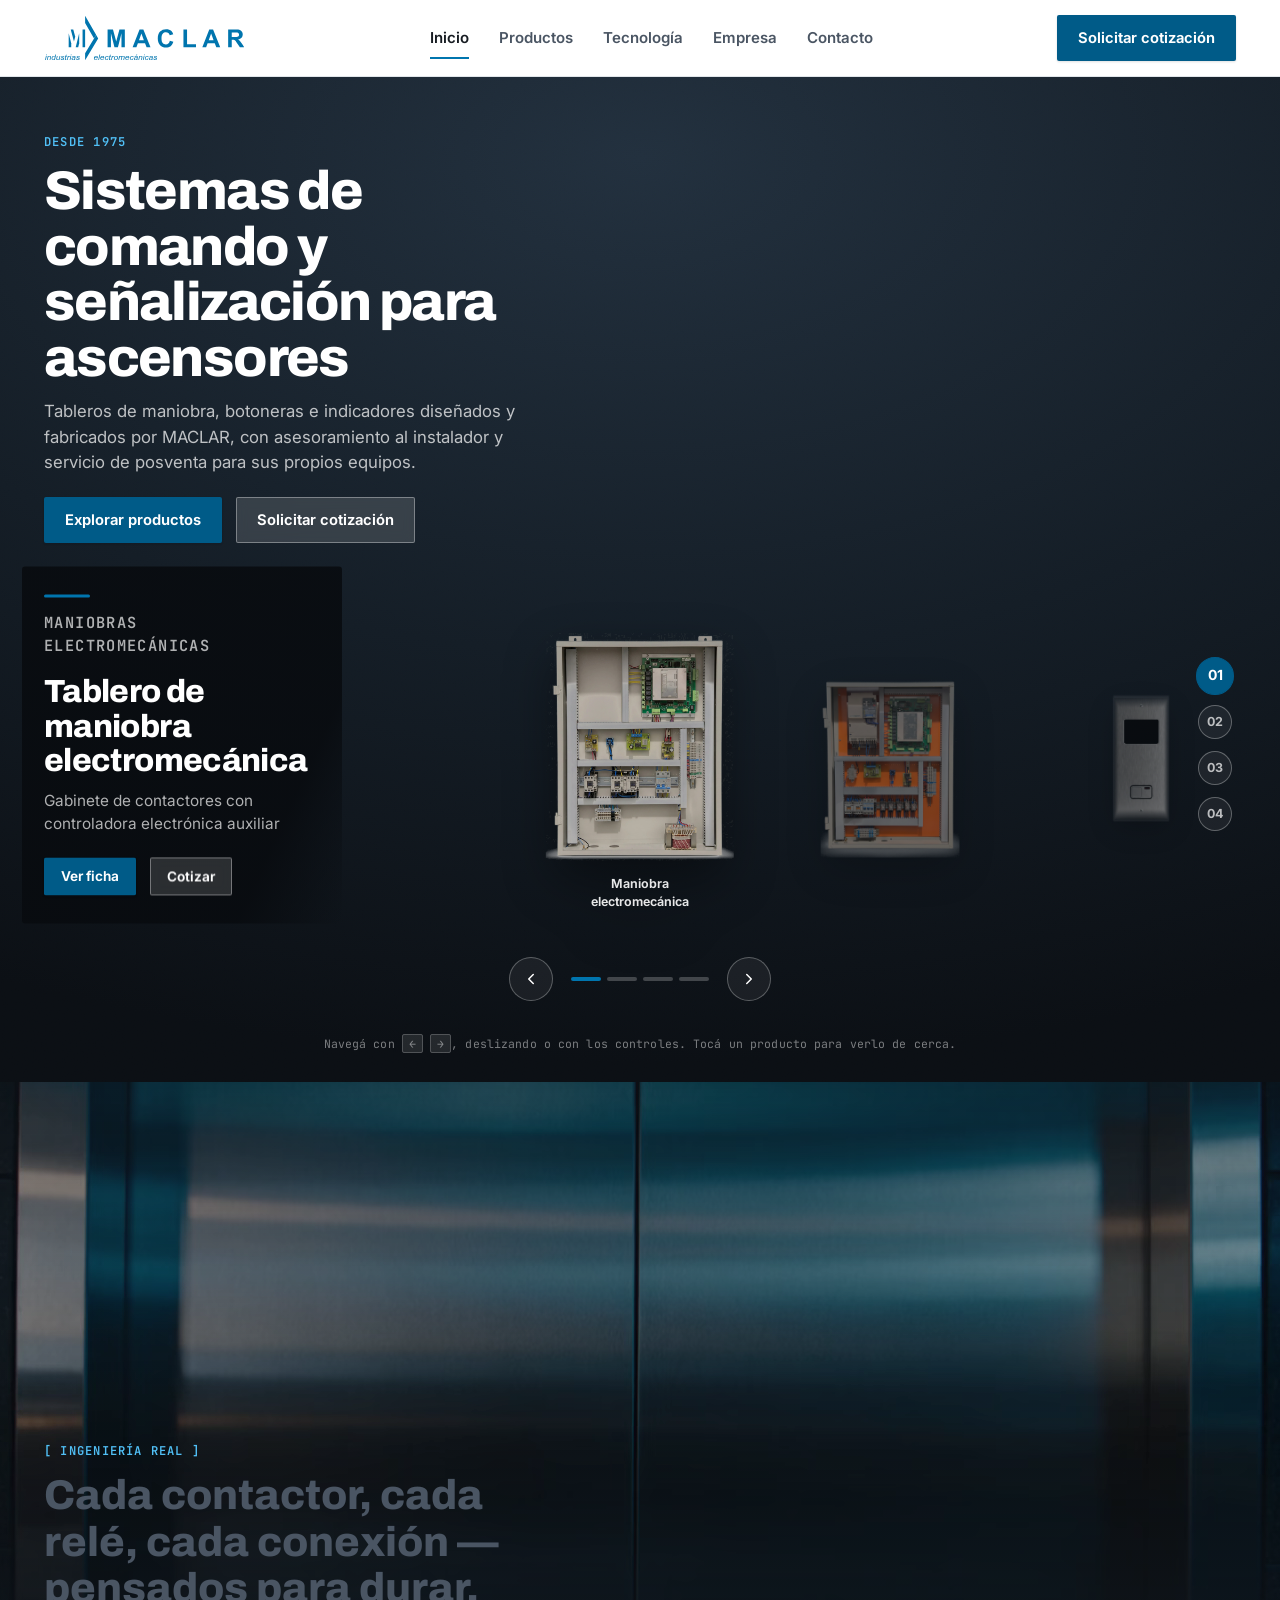
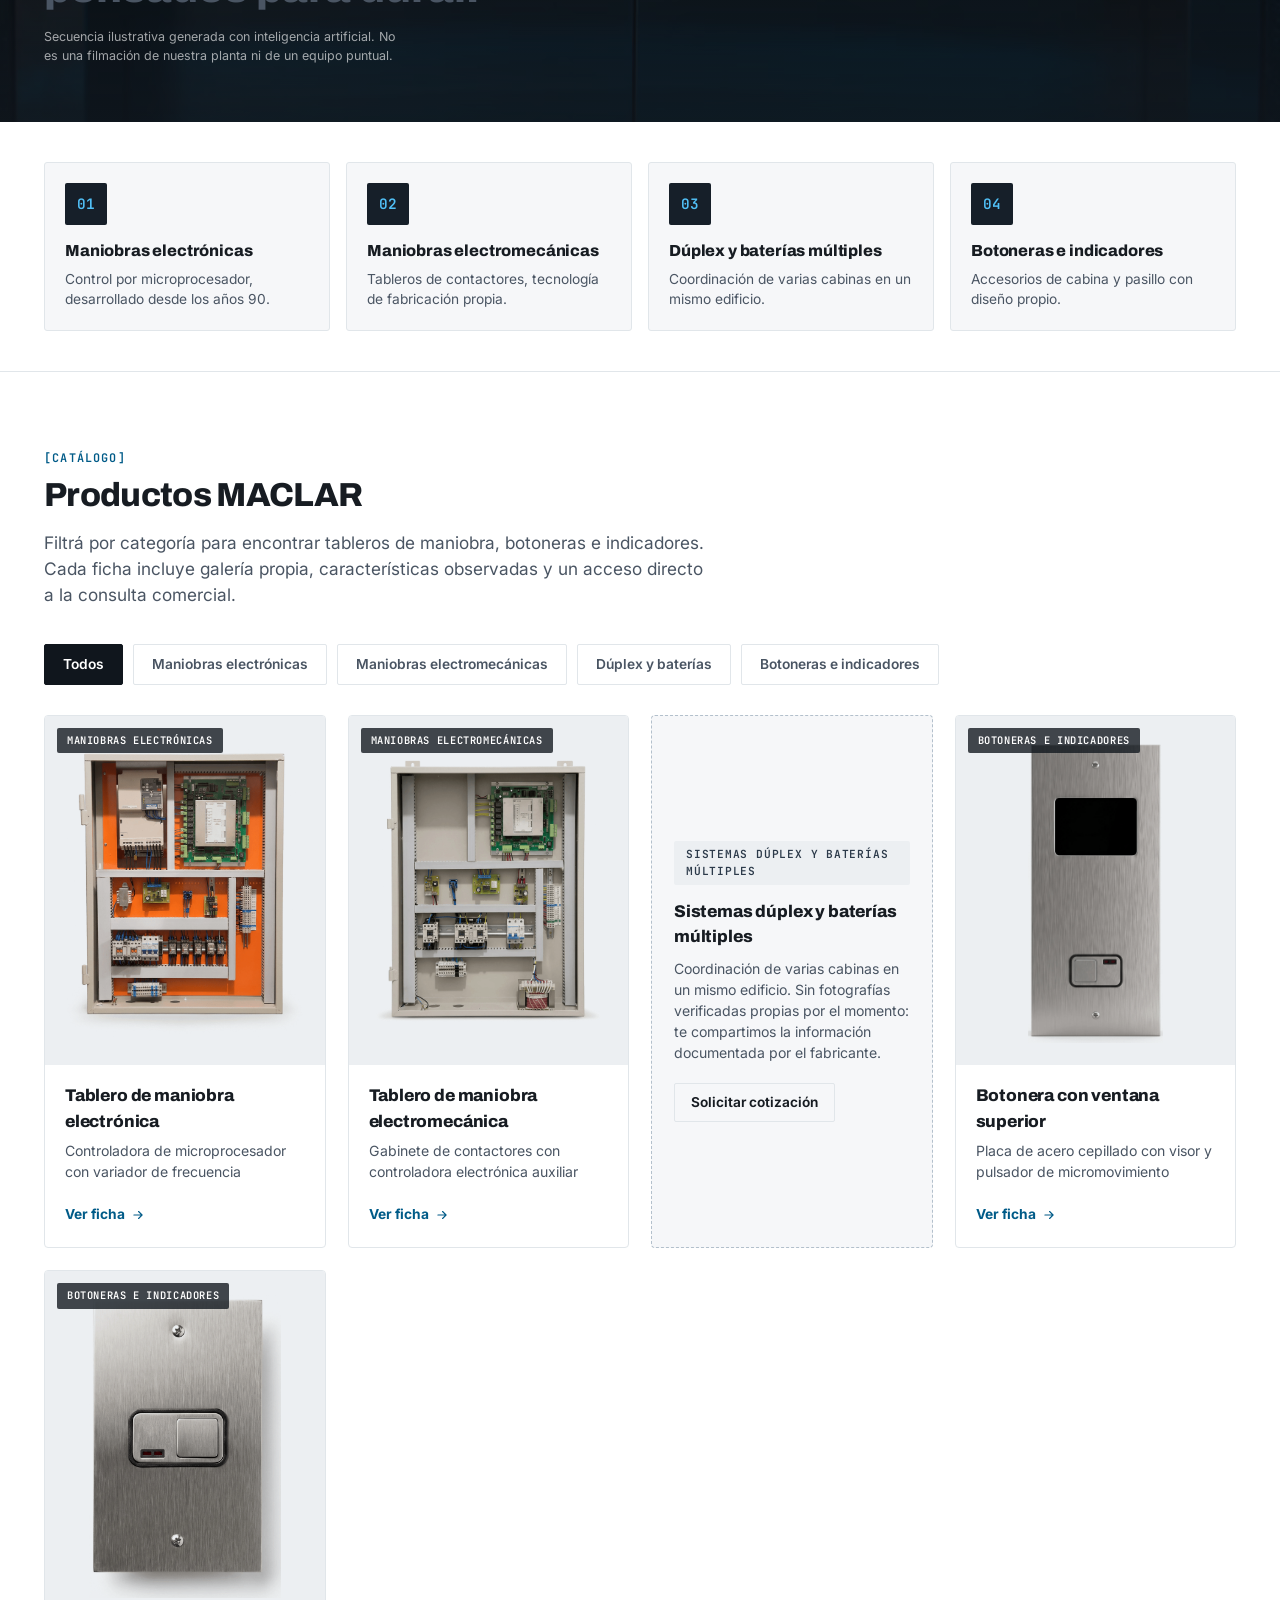
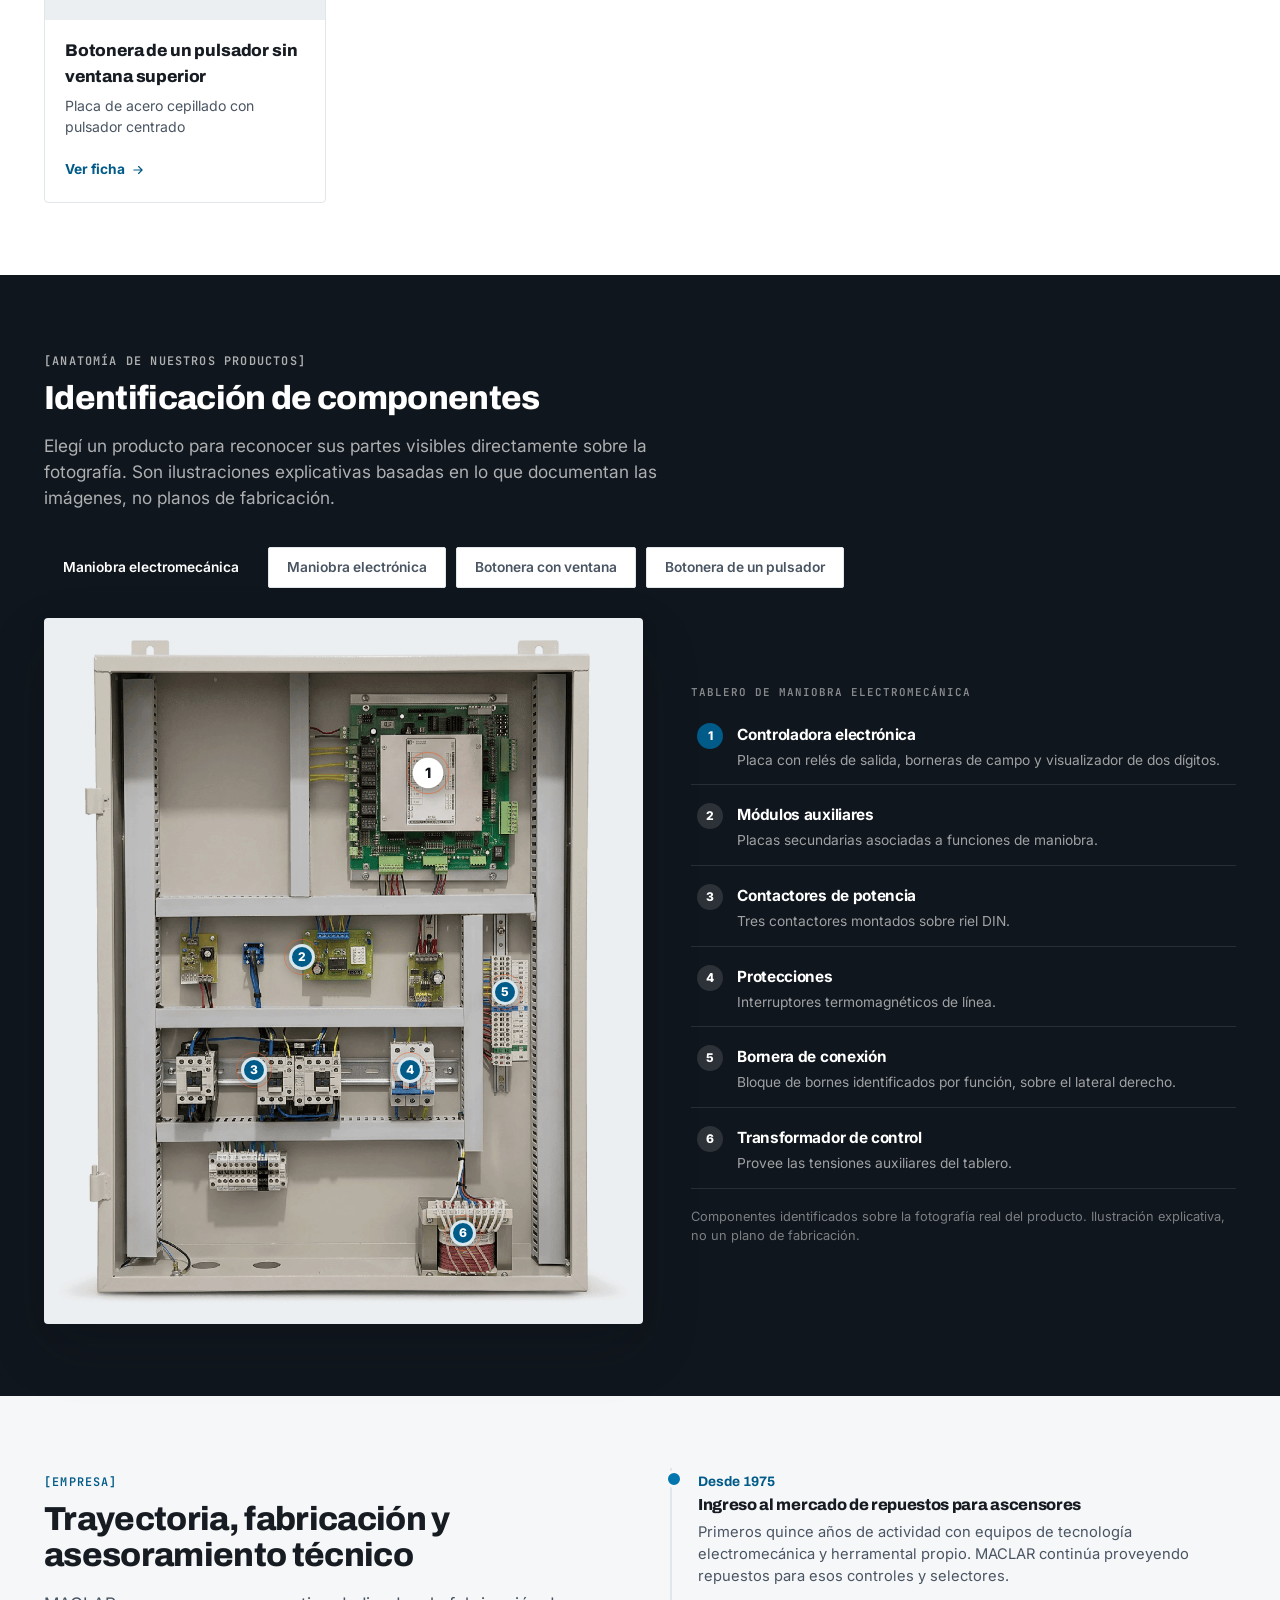
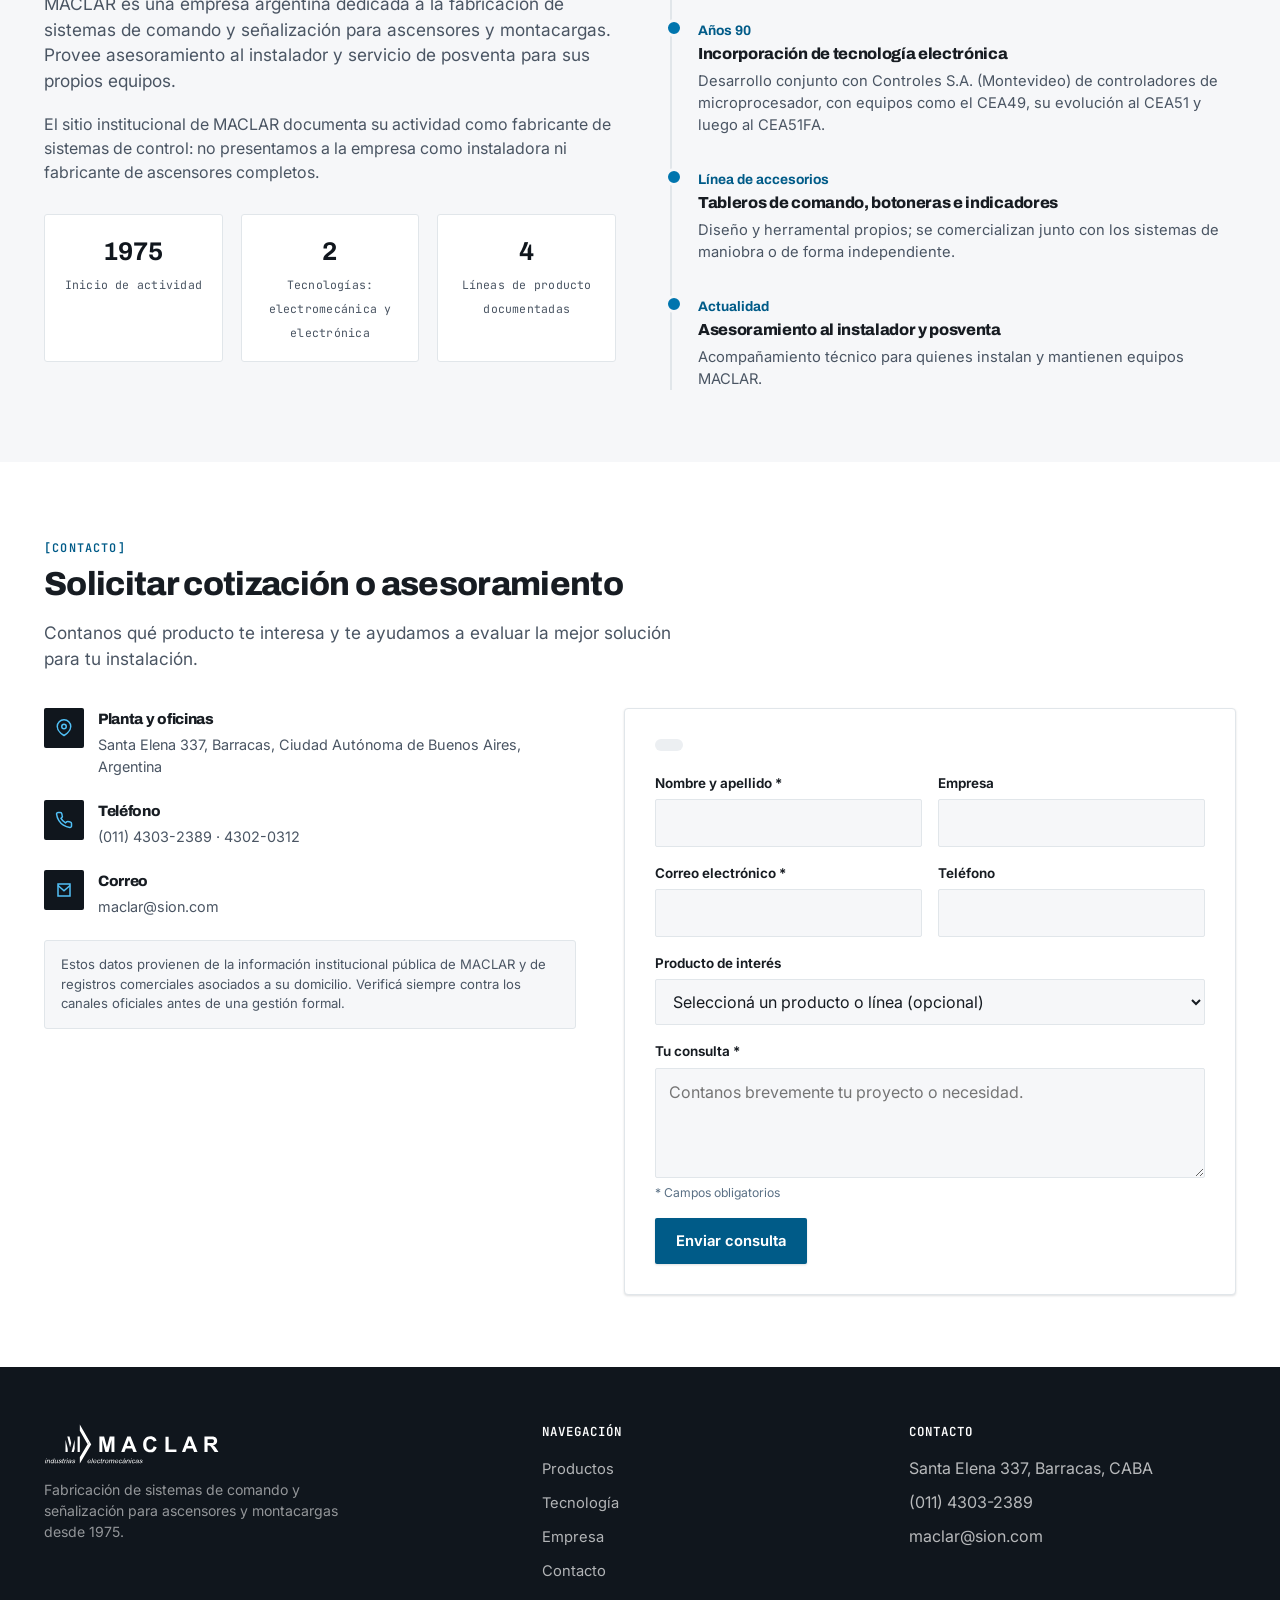
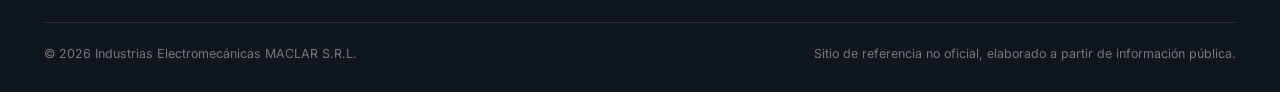
==== index.html @ a3802460 "Agrega el video del ascensor a la sección cinematográfica Suma maniobra-cinematica.mp4/.webm (secuen" ====
<!DOCTYPE html>
<html lang="es">
<head>
<meta charset="UTF-8">
<meta name="viewport" content="width=device-width, initial-scale=1">
<title>MACLAR — Sistemas de comando y señalización para ascensores</title>
<meta name="description" content="Industrias Electromecánicas MACLAR S.R.L. Fabricación de tableros de maniobra, botoneras e indicadores para ascensores y montacargas desde 1975.">
<link rel="icon" href="data:image/svg+xml,<svg xmlns=%22http://www.w3.org/2000/svg%22 viewBox=%220 0 100 100%22><rect width=%22100%22 height=%22100%22 rx=%2222%22 fill=%22%2310161d%22/><text x=%2250%22 y=%2266%22 font-size=%2258%22 text-anchor=%22middle%22 fill=%22%230072ad%22 font-family=%22sans-serif%22 font-weight=%22800%22>M</text></svg>">
<link rel="preconnect" href="https://fonts.googleapis.com">
<link rel="preconnect" href="https://fonts.gstatic.com" crossorigin>
<link href="https://fonts.googleapis.com/css2?family=Inter:wght@400;500;600;700&family=Archivo:wght@600;700;800;900&family=JetBrains+Mono:wght@500;600;700&display=swap" rel="stylesheet">
<link rel="stylesheet" href="css/styles.css">
</head>
<body>
<a class="skip-link" href="#contenido">Saltear al contenido</a>

<header class="site-header">
  <div class="site-header__inner">
    <a class="brand" href="index.html">
      <img class="brand__logo" src="assets/logo/maclar-logo.svg" alt="MACLAR — Industrias Electromecánicas" width="337" height="80">
    </a>
    <nav class="nav-desktop" aria-label="Navegación principal">
      <a href="index.html" aria-current="page">Inicio</a>
      <a href="index.html#catalogo">Productos</a>
      <a href="index.html#anatomia">Tecnología</a>
      <a href="index.html#empresa">Empresa</a>
      <a href="index.html#contacto">Contacto</a>
    </nav>
    <div class="header-actions">
      <a class="btn btn-primary" href="index.html#contacto">Solicitar cotización</a>
      <button class="menu-toggle" data-menu-toggle aria-expanded="false" aria-controls="mobile-nav" aria-label="Abrir menú">
        <span></span>
      </button>
    </div>
  </div>
  <nav id="mobile-nav" class="mobile-nav" data-mobile-nav aria-label="Navegación móvil">
    <a href="index.html">Inicio</a>
    <a href="index.html#catalogo">Productos</a>
    <a href="index.html#anatomia">Tecnología</a>
    <a href="index.html#empresa">Empresa</a>
    <a href="index.html#contacto">Contacto</a>
    <a class="btn btn-primary" href="index.html#contacto">Solicitar cotización</a>
  </nav>
</header>

<main id="contenido">

  <!-- ============ HERO INTERACTIVO ============ -->
  <section class="hero" data-hero aria-label="Presentación de productos destacados">
    <div class="hero__noise" aria-hidden="true"></div>
    <div class="hero__content">
      <div class="hero__top">
        <div>
          <p class="hero__eyebrow">Desde 1975</p>
          <h1 class="hero__title">Sistemas de comando y señalización para ascensores</h1>
          <p class="hero__lede">Tableros de maniobra, botoneras e indicadores diseñados y fabricados por MACLAR, con asesoramiento al instalador y servicio de posventa para sus propios equipos.</p>
          <div class="hero__ctas">
            <a class="btn btn-primary" href="#catalogo">Explorar productos</a>
            <a class="btn btn-light" href="#contacto">Solicitar cotización</a>
          </div>
        </div>
      </div>

      <div class="hero__stage" data-hero-stage>
        <div class="hero__info" data-hero-info data-active="false"></div>
        <div class="hero__track" data-hero-track></div>
        <div class="hero__dots" data-hero-dots aria-label="Selección rápida de producto"></div>
      </div>
    </div>

    <div class="hero__bottom">
      <button class="hero__arrow" data-hero-prev aria-label="Producto anterior">
        <svg width="18" height="18" viewBox="0 0 24 24" fill="none" aria-hidden="true"><path d="M15 6l-6 6 6 6" stroke="currentColor" stroke-width="2" stroke-linecap="round" stroke-linejoin="round"/></svg>
      </button>
      <div class="hero__progress" data-hero-progress aria-hidden="true"></div>
      <button class="hero__arrow" data-hero-next aria-label="Producto siguiente">
        <svg width="18" height="18" viewBox="0 0 24 24" fill="none" aria-hidden="true"><path d="M9 6l6 6-6 6" stroke="currentColor" stroke-width="2" stroke-linecap="round" stroke-linejoin="round"/></svg>
      </button>
    </div>
    <p class="hero__hint">Navegá con <kbd>←</kbd> <kbd>→</kbd>, deslizando o con los controles. Tocá un producto para verlo de cerca.</p>
  </section>

  <!-- ============ SECUENCIA CINEMATOGRÁFICA ============ -->
  <section class="cinematic" data-reveal aria-label="Secuencia ilustrativa de ingeniería">
    <video class="cinematic__video" autoplay muted loop playsinline preload="metadata"
           poster="assets/img/cinematic-poster.jpg" data-cinematic-video>
      <source src="assets/video/maniobra-cinematica.webm" type="video/webm">
      <source src="assets/video/maniobra-cinematica.mp4" type="video/mp4">
    </video>
    <div class="cinematic__scrim" aria-hidden="true"></div>
    <div class="cinematic__overlay">
      <div class="container">
        <p class="cinematic__eyebrow">[ Ingeniería real ]</p>
        <p class="cinematic__caption">Cada contactor, cada relé, cada conexión — pensados para durar.</p>
        <p class="cinematic__note">Secuencia ilustrativa generada con inteligencia artificial. No es una filmación de nuestra planta ni de un equipo puntual.</p>
      </div>
    </div>
  </section>

  <!-- ============ FRANJA DE CATEGORÍAS ============ -->
  <section class="cat-strip">
    <div class="container cat-strip__grid" data-reveal>
      <a class="cat-card" href="#catalogo">
        <span class="cat-card__icon" aria-hidden="true">01</span>
        <h3>Maniobras electrónicas</h3>
        <p>Control por microprocesador, desarrollado desde los años 90.</p>
      </a>
      <a class="cat-card" href="#catalogo">
        <span class="cat-card__icon" aria-hidden="true">02</span>
        <h3>Maniobras electromecánicas</h3>
        <p>Tableros de contactores, tecnología de fabricación propia.</p>
      </a>
      <a class="cat-card" href="#catalogo">
        <span class="cat-card__icon" aria-hidden="true">03</span>
        <h3>Dúplex y baterías múltiples</h3>
        <p>Coordinación de varias cabinas en un mismo edificio.</p>
      </a>
      <a class="cat-card" href="#catalogo">
        <span class="cat-card__icon" aria-hidden="true">04</span>
        <h3>Botoneras e indicadores</h3>
        <p>Accesorios de cabina y pasillo con diseño propio.</p>
      </a>
    </div>
  </section>

  <!-- ============ CATÁLOGO ============ -->
  <section class="section" id="catalogo">
    <div class="container">
      <div class="section-head" data-reveal>
        <p class="eyebrow">Catálogo</p>
        <h2>Productos MACLAR</h2>
        <p class="lede">Filtrá por categoría para encontrar tableros de maniobra, botoneras e indicadores. Cada ficha incluye galería propia, características observadas y un acceso directo a la consulta comercial.</p>
      </div>
      <div class="filters" role="group" aria-label="Filtrar catálogo por categoría">
        <button class="filter-chip" data-filter-chip="todos" aria-pressed="true">Todos</button>
        <button class="filter-chip" data-filter-chip="maniobras-electronicas" aria-pressed="false">Maniobras electrónicas</button>
        <button class="filter-chip" data-filter-chip="maniobras-electromecanicas" aria-pressed="false">Maniobras electromecánicas</button>
        <button class="filter-chip" data-filter-chip="duplex-baterias" aria-pressed="false">Dúplex y baterías</button>
        <button class="filter-chip" data-filter-chip="botoneras-indicadores" aria-pressed="false">Botoneras e indicadores</button>
      </div>
      <div class="product-grid" data-catalog-grid></div>
    </div>
  </section>

  <!-- ============ ANATOMÍA ============ -->
  <section class="section anatomy" id="anatomia">
    <div class="container">
      <div class="section-head" data-reveal>
        <p class="eyebrow">Anatomía de nuestros productos</p>
        <h2>Identificación de componentes</h2>
        <p class="lede">Elegí un producto para reconocer sus partes visibles directamente sobre la fotografía. Son ilustraciones explicativas basadas en lo que documentan las imágenes, no planos de fabricación.</p>
      </div>
      <div data-anatomy-switcher data-reveal>
        <div class="filters" data-anatomy-tabs role="group" aria-label="Elegir producto para ver su anatomía"></div>
        <div data-anatomy-panels></div>
      </div>
    </div>
  </section>

  <!-- ============ EMPRESA ============ -->
  <section class="section company" id="empresa">
    <div class="container">
      <div class="company-grid">
        <div data-reveal>
          <p class="eyebrow">Empresa</p>
          <h2>Trayectoria, fabricación y asesoramiento técnico</h2>
          <p class="lede">MACLAR es una empresa argentina dedicada a la fabricación de sistemas de comando y señalización para ascensores y montacargas. Provee asesoramiento al instalador y servicio de posventa para sus propios equipos.</p>
          <p>El sitio institucional de MACLAR documenta su actividad como fabricante de sistemas de control: no presentamos a la empresa como instaladora ni fabricante de ascensores completos.</p>
          <div class="stat-row">
            <div class="stat-card"><strong>1975</strong><span>Inicio de actividad</span></div>
            <div class="stat-card"><strong>2</strong><span>Tecnologías: electromecánica y electrónica</span></div>
            <div class="stat-card"><strong>4</strong><span>Líneas de producto documentadas</span></div>
          </div>
        </div>
        <div data-reveal>
          <div class="timeline">
            <div class="timeline-item">
              <span class="timeline-year">Desde 1975</span>
              <h4>Ingreso al mercado de repuestos para ascensores</h4>
              <p>Primeros quince años de actividad con equipos de tecnología electromecánica y herramental propio. MACLAR continúa proveyendo repuestos para esos controles y selectores.</p>
            </div>
            <div class="timeline-item">
              <span class="timeline-year">Años 90</span>
              <h4>Incorporación de tecnología electrónica</h4>
              <p>Desarrollo conjunto con Controles S.A. (Montevideo) de controladores de microprocesador, con equipos como el CEA49, su evolución al CEA51 y luego al CEA51FA.</p>
            </div>
            <div class="timeline-item">
              <span class="timeline-year">Línea de accesorios</span>
              <h4>Tableros de comando, botoneras e indicadores</h4>
              <p>Diseño y herramental propios; se comercializan junto con los sistemas de maniobra o de forma independiente.</p>
            </div>
            <div class="timeline-item">
              <span class="timeline-year">Actualidad</span>
              <h4>Asesoramiento al instalador y posventa</h4>
              <p>Acompañamiento técnico para quienes instalan y mantienen equipos MACLAR.</p>
            </div>
          </div>
        </div>
      </div>
    </div>
  </section>

  <!-- ============ CONTACTO ============ -->
  <section class="section" id="contacto">
    <div class="container">
      <div class="section-head" data-reveal>
        <p class="eyebrow">Contacto</p>
        <h2>Solicitar cotización o asesoramiento</h2>
        <p class="lede">Contanos qué producto te interesa y te ayudamos a evaluar la mejor solución para tu instalación.</p>
      </div>
      <div class="contact-grid">
        <div class="contact-info" data-reveal>
          <div class="contact-info-item">
            <span class="contact-info-item__icon" aria-hidden="true">
              <svg width="18" height="18" viewBox="0 0 24 24" fill="none"><path d="M21 10c0 7-9 12-9 12S3 17 3 10a9 9 0 1118 0z" stroke="currentColor" stroke-width="2"/><circle cx="12" cy="10" r="3" stroke="currentColor" stroke-width="2"/></svg>
            </span>
            <div><h4>Planta y oficinas</h4><p>Santa Elena 337, Barracas, Ciudad Autónoma de Buenos Aires, Argentina</p></div>
          </div>
          <div class="contact-info-item">
            <span class="contact-info-item__icon" aria-hidden="true">
              <svg width="18" height="18" viewBox="0 0 24 24" fill="none"><path d="M22 16.9v3a2 2 0 01-2.2 2 19.8 19.8 0 01-8.6-3.1 19.5 19.5 0 01-6-6A19.8 19.8 0 012.1 4.2 2 2 0 014.1 2h3a2 2 0 012 1.7c.1.9.3 1.8.6 2.7a2 2 0 01-.4 2.1L8 9.9a16 16 0 006 6l1.4-1.4a2 2 0 012.1-.4c.9.3 1.8.5 2.7.6a2 2 0 011.8 2z" stroke="currentColor" stroke-width="2"/></svg>
            </span>
            <div><h4>Teléfono</h4><p>(011) 4303-2389 · 4302-0312</p></div>
          </div>
          <div class="contact-info-item">
            <span class="contact-info-item__icon" aria-hidden="true">
              <svg width="18" height="18" viewBox="0 0 24 24" fill="none"><path d="M4 4h16v16H4z" stroke="currentColor" stroke-width="2"/><path d="M4 6l8 7 8-7" stroke="currentColor" stroke-width="2"/></svg>
            </span>
            <div><h4>Correo</h4><p>maclar@sion.com</p></div>
          </div>
          <p class="contact-note">Estos datos provienen de la información institucional pública de MACLAR y de registros comerciales asociados a su domicilio. Verificá siempre contra los canales oficiales antes de una gestión formal.</p>
        </div>

        <div class="form-card" data-reveal>
          <p data-contact-chip hidden style="display:inline-block;background:var(--steel-100);border-radius:999px;padding:6px 14px;font-size:.8rem;font-weight:700;color:var(--steel-700);margin-bottom:16px;"></p>
          <form data-contact-form novalidate>
            <div class="form-row">
              <div class="field">
                <label for="c-nombre">Nombre y apellido *</label>
                <input id="c-nombre" name="nombre" type="text" required autocomplete="name">
              </div>
              <div class="field">
                <label for="c-empresa">Empresa</label>
                <input id="c-empresa" name="empresa" type="text" autocomplete="organization">
              </div>
            </div>
            <div class="form-row">
              <div class="field">
                <label for="c-correo">Correo electrónico *</label>
                <input id="c-correo" name="correo" type="email" required autocomplete="email">
              </div>
              <div class="field">
                <label for="c-telefono">Teléfono</label>
                <input id="c-telefono" name="telefono" type="tel" autocomplete="tel">
              </div>
            </div>
            <div class="field">
              <label for="producto-interes">Producto de interés</label>
              <select id="producto-interes" name="producto">
                <option value="">Seleccioná un producto o línea (opcional)</option>
              </select>
            </div>
            <div class="field">
              <label for="c-consulta">Tu consulta *</label>
              <textarea id="c-consulta" name="consulta" required placeholder="Contanos brevemente tu proyecto o necesidad."></textarea>
              <span class="field-hint">* Campos obligatorios</span>
            </div>
            <button class="btn btn-primary" type="submit">Enviar consulta</button>
            <p class="form-status" data-form-status role="status"></p>
          </form>
        </div>
      </div>
    </div>
  </section>

</main>

<footer class="site-footer">
  <div class="container">
    <div class="footer-grid">
      <div>
        <a class="brand" href="index.html" style="margin-bottom:14px; display:inline-flex;">
          <img class="brand__logo" src="assets/logo/maclar-logo-white.svg" alt="MACLAR — Industrias Electromecánicas" width="337" height="80">
        </a>
        <p style="max-width:34ch; font-size:.88rem; color:rgba(255,255,255,.55);">Fabricación de sistemas de comando y señalización para ascensores y montacargas desde 1975.</p>
      </div>
      <div>
        <h4>Navegación</h4>
        <ul>
          <li><a href="index.html#catalogo">Productos</a></li>
          <li><a href="index.html#anatomia">Tecnología</a></li>
          <li><a href="index.html#empresa">Empresa</a></li>
          <li><a href="index.html#contacto">Contacto</a></li>
        </ul>
      </div>
      <div>
        <h4>Contacto</h4>
        <ul>
          <li>Santa Elena 337, Barracas, CABA</li>
          <li>(011) 4303-2389</li>
          <li>maclar@sion.com</li>
        </ul>
      </div>
    </div>
    <div class="footer-bottom">
      <span>© <span data-year></span> Industrias Electromecánicas MACLAR S.R.L.</span>
      <span>Sitio de referencia no oficial, elaborado a partir de información pública.</span>
    </div>
  </div>
</footer>

<script src="js/products.js"></script>
<script src="js/main.js"></script>
</body>
</html>
---- css/styles.css ----
/* =========================================================================
   MACLAR — Industrias Electromecánicas
   Hoja de estilos principal
   ========================================================================= */

:root {
  --steel-950: #10161d;
  --steel-900: #161f29;
  --steel-800: #1f2b38;
  --steel-700: #2c3a4a;
  --steel-600: #3e5266;
  --steel-500: #5a7085;
  --steel-400: #8497a8;
  --steel-300: #b3c0cc;
  --steel-200: #d7dee5;
  --steel-100: #eceff2;
  --steel-50: #f6f7f9;
  --white: #ffffff;

  /* Azul de marca MACLAR extraído del logo oficial (#0075ae exacto). */
  --accent-blue: #0075ae;
  --accent-blue-dark: #005b88;
  --accent-blue-darker: #00496c;
  --accent-blue-soft: #51c0f6;

  --ink: #171c22;
  --ink-soft: #4a5563;
  --line: #e1e6ea;

  --font-display: "Archivo", system-ui, sans-serif;
  --font-mono: "JetBrains Mono", ui-monospace, "SFMono-Regular", Menlo, monospace;

  /* Geometría angular deliberada (documentación técnica / gabinete metálico):
     paneles, tarjetas y controles usan radios mínimos. Los controles
     circulares (flechas, puntos de navegación, marcadores numerados) son
     la única excepción documentada y conservan border-radius:50%. */
  --radius-sm: 2px;
  --radius-md: 3px;
  --radius-lg: 4px;
  --radius-xl: 4px;

  --shadow-sm: 0 1px 3px rgba(16, 22, 29, 0.08), 0 1px 2px rgba(16, 22, 29, 0.06);
  --shadow-md: 0 8px 24px rgba(16, 22, 29, 0.10), 0 2px 8px rgba(16, 22, 29, 0.06);
  --shadow-lg: 0 24px 60px rgba(16, 22, 29, 0.16), 0 6px 18px rgba(16, 22, 29, 0.08);

  --ease-out: cubic-bezier(0.16, 1, 0.3, 1);
  --ease-soft: cubic-bezier(0.4, 0, 0.2, 1);
  --dur-fast: 220ms;
  --dur-med: 480ms;
  --dur-slow: 760ms;

  --container: 1240px;
  color-scheme: light;
}

* { box-sizing: border-box; }
html { scroll-behavior: smooth; overflow-x: hidden; }
body { overflow-x: hidden; }
/* Evita que imágenes u otro contenido con tamaño intrínseco grande
   fuercen el ancho de columnas grid/flex más allá del viewport. */
.product-hero-grid > *, .contact-grid > *, .contact-info-item > *,
.company-grid > *, .anatomy-grid > *, .footer-grid > *, .form-row > *,
.cat-strip__grid > *, .hero__top > * { min-width: 0; }
@media (prefers-reduced-motion: reduce) {
  html { scroll-behavior: auto; }
  *, *::before, *::after {
    animation-duration: 0.001ms !important;
    animation-iteration-count: 1 !important;
    transition-duration: 0.001ms !important;
    scroll-behavior: auto !important;
  }
}

body {
  margin: 0;
  font-family: "Inter", "Segoe UI", system-ui, -apple-system, sans-serif;
  color: var(--ink);
  background: var(--white);
  -webkit-font-smoothing: antialiased;
  line-height: 1.5;
}

h1, h2, h3, h4 { font-family: var(--font-display); margin: 0 0 0.5em; font-weight: 800; letter-spacing: -0.02em; }
h1 { font-size: clamp(2rem, 4.4vw, 3.4rem); line-height: 1.02; letter-spacing: -0.03em; }
h2 { font-size: clamp(1.5rem, 2.6vw, 2.2rem); line-height: 1.08; }
h3 { font-size: 1.25rem; letter-spacing: -0.01em; }
p { margin: 0 0 1em; color: var(--ink-soft); }
a { color: inherit; }
img { max-width: 100%; display: block; }
button { font: inherit; }

.container { max-width: var(--container); margin: 0 auto; padding: 0 24px; }
.section { padding: 72px 0; }
.section--tight { padding: 48px 0; }
.section-head { max-width: 720px; margin-bottom: 36px; }
.eyebrow {
  display: inline-flex; align-items: center;
  font-family: var(--font-mono);
  font-size: 0.74rem; font-weight: 600; letter-spacing: 0.1em; text-transform: uppercase;
  color: var(--accent-blue-dark); margin-bottom: 10px;
}
.eyebrow::before { content: "[ "; }
.eyebrow::after { content: " ]"; }
.lede { font-size: 1.08rem; color: var(--ink-soft); max-width: 60ch; }

.skip-link {
  position: absolute; left: -999px; top: 0; background: var(--ink); color: #fff;
  padding: 12px 18px; z-index: 200; border-radius: 0 0 var(--radius-sm) 0;
}
.skip-link:focus { left: 0; }

/* ---------- Header ---------- */
.site-header {
  position: sticky; top: 0; z-index: 100;
  background: rgba(255,255,255,0.92);
  backdrop-filter: blur(10px);
  border-bottom: 1px solid var(--line);
}
.site-header__inner {
  display: flex; align-items: center; justify-content: space-between;
  padding: 14px 24px; max-width: var(--container); margin: 0 auto;
}
.brand { display: flex; align-items: center; text-decoration: none; color: var(--ink); }
.brand__logo { height: 48px; width: auto; display: block; }
.footer-grid .brand__logo { height: 42px; }

.nav-desktop { display: flex; align-items: center; gap: 30px; }
.nav-desktop a {
  text-decoration: none; color: var(--ink-soft); font-weight: 600; font-size: 0.94rem;
  position: relative; padding: 4px 0;
}
.nav-desktop a:hover, .nav-desktop a:focus-visible { color: var(--ink); }
.nav-desktop a[aria-current="page"] { color: var(--ink); }
.nav-desktop a[aria-current="page"]::after {
  content: ""; position: absolute; left: 0; right: 0; bottom: -6px; height: 2px; background: var(--accent-blue);
}

.header-actions { display: flex; align-items: center; gap: 12px; }
.btn {
  display: inline-flex; align-items: center; justify-content: center; gap: 8px;
  padding: 11px 20px; border-radius: var(--radius-sm); font-weight: 650; font-size: 0.92rem;
  text-decoration: none; cursor: pointer; border: 1px solid transparent;
  transition: transform var(--dur-fast) var(--ease-soft), box-shadow var(--dur-fast) var(--ease-soft), background var(--dur-fast) var(--ease-soft), color var(--dur-fast) var(--ease-soft), border-color var(--dur-fast) var(--ease-soft);
}
.btn:active { transform: scale(0.97); }
.btn-primary { background: var(--accent-blue-dark); color: #fff; box-shadow: var(--shadow-sm); }
.btn-primary:hover { background: var(--accent-blue-darker); box-shadow: var(--shadow-md); }
.btn-dark { background: var(--steel-950); color: #fff; }
.btn-dark:hover { background: var(--steel-900); box-shadow: var(--shadow-md); }
.btn-ghost { background: transparent; border-color: var(--line); color: var(--ink); }
.btn-ghost:hover { border-color: var(--steel-400); background: var(--steel-50); }
.btn-light { background: rgba(255,255,255,0.14); color: #fff; border-color: rgba(255,255,255,0.35); backdrop-filter: blur(6px); }
.btn-light:hover { background: rgba(255,255,255,0.24); }
.btn-sm { padding: 8px 16px; font-size: 0.85rem; }
.btn:focus-visible, a:focus-visible, button:focus-visible, input:focus-visible, textarea:focus-visible, select:focus-visible {
  outline: 3px solid var(--accent-blue-soft); outline-offset: 2px;
}

.menu-toggle {
  display: none; background: none; border: 1px solid var(--line); border-radius: var(--radius-sm);
  width: 42px; height: 42px; align-items: center; justify-content: center; cursor: pointer;
}
.menu-toggle span, .menu-toggle::before, .menu-toggle::after { content: ""; display: block; width: 20px; height: 2px; background: var(--ink); position: relative; }
.menu-toggle { flex-direction: column; gap: 5px; }

.mobile-nav {
  display: none; flex-direction: column; gap: 2px; background: #fff; border-bottom: 1px solid var(--line);
  padding: 8px 24px 18px;
}
.mobile-nav a { padding: 12px 4px; text-decoration: none; color: var(--ink); font-weight: 600; border-bottom: 1px solid var(--steel-100); }
.mobile-nav .btn { margin-top: 12px; align-self: flex-start; }
.mobile-nav[data-open="true"] { display: flex; }

@media (max-width: 880px) {
  .nav-desktop { display: none; }
  .header-actions .btn-primary { display: none; }
  .menu-toggle { display: flex; }
}

/* ---------- Hero interactivo ---------- */
.hero {
  position: relative;
  min-height: min(92vh, 880px);
  display: flex; flex-direction: column;
  overflow: hidden;
  background: radial-gradient(ellipse 120% 90% at 50% 8%, var(--hg-1, #202b37) 0%, var(--hg-2, #131a22) 55%, var(--hg-3, #0b0f14) 100%);
  transition: background var(--dur-slow) var(--ease-soft);
  color: #fff;
}
.hero__noise {
  position: absolute; inset: 0; pointer-events: none; opacity: 0.05; mix-blend-mode: overlay;
  background-image: url("data:image/svg+xml;utf8,<svg xmlns='http://www.w3.org/2000/svg' width='120' height='120'><filter id='n'><feTurbulence type='fractalNoise' baseFrequency='0.9' numOctaves='2'/></filter><rect width='100%25' height='100%25' filter='url(%23n)'/></svg>");
}
.hero__content {
  position: relative; z-index: 2; flex: 1;
  display: flex; flex-direction: column;
  max-width: var(--container); margin: 0 auto; width: 100%;
  padding: 56px 24px 0;
}
.hero__top { display: flex; align-items: flex-start; justify-content: space-between; gap: 24px; }
.hero__eyebrow { font-family: var(--font-mono); font-size: 0.76rem; font-weight: 600; letter-spacing: 0.1em; text-transform: uppercase; color: var(--accent-blue-soft); }
.hero__title { max-width: 16ch; margin: 10px 0 14px; }
.hero__lede { color: rgba(255,255,255,0.72); max-width: 44ch; font-size: 1.05rem; }
.hero__ctas { display: flex; gap: 14px; margin-top: 22px; flex-wrap: wrap; }

.hero__stage {
  position: relative; flex: 1; min-height: 380px;
  display: grid; place-items: center;
  margin-top: 12px;
}
.hero__info {
  position: absolute; left: 0; top: 50%; transform: translateY(-50%);
  max-width: 320px; z-index: 20;
  opacity: 0; transform: translateY(-50%) translateX(-16px);
  transition: opacity var(--dur-med) var(--ease-out), transform var(--dur-med) var(--ease-out);
  pointer-events: none;
  background: linear-gradient(115deg, rgba(8,11,15,0.9) 0%, rgba(8,11,15,0.88) 78%, rgba(8,11,15,0) 100%);
  padding: 28px 40px 28px 22px;
  border-radius: var(--radius-md);
  margin-left: -22px;
}
.hero__info[data-active="true"] { opacity: 1; transform: translateY(-50%) translateX(0); pointer-events: auto; }
.hero__info-bar { width: 46px; height: 3px; background: var(--accent-blue); border-radius: 3px; margin-bottom: 14px; }
.hero__info-cat { font-family: var(--font-mono); font-size: 0.68rem; letter-spacing: 0.09em; text-transform: uppercase; color: rgba(255,255,255,0.55); margin-bottom: 8px; font-weight: 600; }
.hero__info h2 { font-size: clamp(1.5rem, 2.6vw, 2rem); margin-bottom: 10px; }
.hero__info p { color: rgba(255,255,255,0.68); font-size: 0.96rem; margin-bottom: 18px; }

.hero__track {
  position: relative; width: 100%; height: 100%;
  display: flex; align-items: flex-end; justify-content: center;
}
.hero__item {
  position: absolute; bottom: 6%;
  display: flex; flex-direction: column; align-items: center;
  cursor: pointer; background: none; border: none; padding: 0;
  transition: left var(--dur-slow) var(--ease-out), transform var(--dur-slow) var(--ease-out), opacity var(--dur-med) var(--ease-soft), filter var(--dur-med) var(--ease-soft);
  filter: drop-shadow(0 18px 26px rgba(0,0,0,0.45));
}
.hero__item img {
  height: 228px; max-width: 210px; width: auto; object-fit: contain;
  pointer-events: none;
}
.hero__item-label {
  margin-top: 14px; font-size: 0.78rem; font-weight: 650; color: rgba(255,255,255,0.55);
  opacity: 0; transition: opacity var(--dur-fast) var(--ease-soft); text-align: center; max-width: 140px;
}
.hero__item[data-active="true"] .hero__item-label { opacity: 0.9; color: #fff; }
.hero__item:focus-visible { outline: 3px solid var(--accent-blue-soft); outline-offset: 6px; border-radius: 8px; }
.hero__item:hover img { filter: brightness(1.08); }

.hero__dots {
  position: absolute; right: 4px; top: 50%; transform: translateY(-50%);
  display: flex; flex-direction: column; gap: 12px; z-index: 6;
}
.hero__dot {
  width: 34px; height: 34px; border-radius: 50%; border: 1px solid rgba(255,255,255,0.3);
  background: rgba(255,255,255,0.06); color: rgba(255,255,255,0.7);
  display: flex; align-items: center; justify-content: center; font-size: 0.78rem; font-weight: 700;
  cursor: pointer; transition: all var(--dur-fast) var(--ease-soft);
}
.hero__dot[data-active="true"] { background: var(--accent-blue-dark); border-color: var(--accent-blue-dark); color: #fff; transform: scale(1.12); }
.hero__dot:hover { border-color: rgba(255,255,255,0.6); }

.hero__bottom {
  position: relative; z-index: 4;
  display: flex; align-items: center; justify-content: center; gap: 18px;
  padding: 22px 24px 34px;
}
.hero__arrow {
  width: 44px; height: 44px; border-radius: 50%; border: 1px solid rgba(255,255,255,0.28);
  background: rgba(255,255,255,0.06); color: #fff; cursor: pointer;
  display: flex; align-items: center; justify-content: center; transition: background var(--dur-fast);
}
.hero__arrow:hover { background: rgba(255,255,255,0.18); }
.hero__progress { display: flex; gap: 6px; }
.hero__progress-seg { width: 30px; height: 4px; border-radius: 3px; background: rgba(255,255,255,0.22); overflow: hidden; }
.hero__progress-seg span { display: block; height: 100%; width: 0%; background: var(--accent-blue); transition: width var(--dur-fast) linear; }
.hero__progress-seg[data-active="true"] span { width: 100%; }
.hero__progress-seg[data-done="true"] span { width: 100%; background: rgba(255,255,255,0.5); }

.hero__hint { font-family: var(--font-mono); color: rgba(255,255,255,0.45); font-size: 0.72rem; letter-spacing: 0.01em; text-align: center; padding-bottom: 18px; }
.hero__hint kbd { background: rgba(255,255,255,0.1); border: 1px solid rgba(255,255,255,0.2); border-radius: var(--radius-sm); padding: 1px 6px; font-family: inherit; }

@media (max-width: 760px) {
  .hero { min-height: 100vh; }
  .hero__info, .hero__info[data-active="true"] { position: static; transform: none; max-width: none; opacity: 1; pointer-events: auto; text-align: center; margin: 0 auto 8px; padding: 0 6px; background: none; border-radius: 0; }
  .hero__info-bar { margin: 0 auto 12px; }
  .hero__dots { display: none; }
  .hero__stage { display: block; min-height: 0; margin-top: 6px; }
  .hero__track { height: 210px; }
  .hero__item { bottom: 0; }
  .hero__item img { height: 158px; max-width: 150px; }
}

/* ---------- Secuencia cinematográfica ---------- */
.cinematic {
  position: relative; height: min(78vh, 640px); min-height: 380px;
  overflow: hidden; background: var(--steel-950);
}
.cinematic__video {
  position: absolute; inset: 0; width: 100%; height: 100%; object-fit: cover;
  display: block;
}
.cinematic__scrim {
  position: absolute; inset: 0;
  background: linear-gradient(0deg, rgba(16,22,29,0.86) 0%, rgba(16,22,29,0.25) 46%, rgba(16,22,29,0.55) 100%);
}
.cinematic__overlay {
  position: absolute; inset: 0; display: flex; flex-direction: column; justify-content: flex-end;
  padding: 0 0 44px; color: #fff;
}
.cinematic__overlay .container { width: 100%; }
.cinematic__eyebrow {
  font-family: var(--font-mono); font-size: 0.76rem; font-weight: 600; letter-spacing: 0.1em;
  text-transform: uppercase; color: var(--accent-blue-soft); margin-bottom: 12px;
}
.cinematic__caption {
  font-family: var(--font-display); font-weight: 800; font-size: clamp(1.5rem, 3.4vw, 2.6rem);
  line-height: 1.12; max-width: 20ch; margin-bottom: 16px;
}
.cinematic__note {
  font-size: 0.78rem; color: rgba(255,255,255,0.62); max-width: 46ch; line-height: 1.5;
}
@media (max-width: 640px) {
  .cinematic { height: min(64vh, 520px); }
  .cinematic__overlay { padding-bottom: 28px; }
}
/* ---------- Categorías franja ---------- */
.cat-strip { padding: 40px 0; border-bottom: 1px solid var(--line); }
.cat-strip__grid { display: grid; grid-template-columns: repeat(4, 1fr); gap: 16px; }
.cat-card {
  border: 1px solid var(--line); border-radius: var(--radius-md); padding: 20px;
  text-decoration: none; color: var(--ink); transition: box-shadow var(--dur-fast), transform var(--dur-fast), border-color var(--dur-fast);
  background: var(--steel-50);
}
.cat-card:hover { box-shadow: var(--shadow-md); transform: translateY(-3px); border-color: var(--ink); }
.cat-card__icon {
  width: 42px; height: 42px; border-radius: var(--radius-sm); background: var(--steel-900); color: var(--accent-blue-soft);
  display: flex; align-items: center; justify-content: center; margin-bottom: 14px;
  font-family: var(--font-mono); font-weight: 600; font-size: 0.9rem;
}
.cat-card h3 { font-size: 1rem; margin-bottom: 6px; }
.cat-card p { font-size: 0.86rem; margin: 0; }
@media (max-width: 900px) { .cat-strip__grid { grid-template-columns: repeat(2, 1fr); } }
@media (max-width: 540px) { .cat-strip__grid { grid-template-columns: 1fr; } }

/* ---------- Catálogo ---------- */
.filters { display: flex; flex-wrap: wrap; gap: 10px; margin-bottom: 30px; }
.filter-chip {
  border: 1px solid var(--line); background: #fff; border-radius: var(--radius-sm); padding: 9px 18px;
  font-weight: 600; font-size: 0.86rem; cursor: pointer; color: var(--ink-soft);
  transition: all var(--dur-fast) var(--ease-soft);
}
.filter-chip:hover { border-color: var(--steel-400); }
.filter-chip[aria-pressed="true"] { background: var(--steel-950); border-color: var(--steel-950); color: #fff; }

.product-grid { display: grid; grid-template-columns: repeat(auto-fill, minmax(260px, 1fr)); gap: 22px; }
.product-card {
  border: 1px solid var(--line); border-radius: var(--radius-lg); overflow: hidden;
  text-decoration: none; color: var(--ink); background: #fff;
  transition: box-shadow var(--dur-med) var(--ease-soft), transform var(--dur-med) var(--ease-soft), border-color var(--dur-med);
  display: flex; flex-direction: column;
}
.product-card:hover { box-shadow: var(--shadow-lg); transform: translateY(-5px); border-color: var(--ink); }
.product-card__media {
  aspect-ratio: 4 / 5; background: var(--steel-100); display: flex; align-items: center; justify-content: center;
  overflow: hidden; position: relative; padding: 22px;
}
.product-card__media img { width: 100%; height: 100%; object-fit: contain; transition: transform var(--dur-slow) var(--ease-soft); }
.product-card:hover .product-card__media img { transform: scale(1.045); }
.product-card__cat {
  position: absolute; top: 12px; left: 12px; background: rgba(16,22,29,0.78); color: #fff;
  font-family: var(--font-mono); font-size: 0.65rem; font-weight: 600; letter-spacing: 0.06em; text-transform: uppercase;
  padding: 5px 10px; border-radius: var(--radius-sm);
}
.product-card__body { padding: 18px 20px 22px; flex: 1; display: flex; flex-direction: column; }
.product-card__body h3 { font-size: 1.06rem; margin-bottom: 6px; }
.product-card__body p { font-size: 0.88rem; flex: 1; }
.product-card__link { display: inline-flex; align-items: center; gap: 6px; font-weight: 700; font-size: 0.86rem; color: var(--accent-blue-dark); margin-top: 8px; }
.product-card__link svg { transition: transform var(--dur-fast) var(--ease-soft); }
.product-card:hover .product-card__link svg { transform: translateX(4px); }

.cat-info-card {
  border: 1px dashed var(--steel-300); border-radius: var(--radius-lg); padding: 24px 22px;
  background: var(--steel-50); display: flex; flex-direction: column; justify-content: center;
}
.cat-info-card h3 { font-size: 1.06rem; margin-bottom: 8px; }
.cat-info-card p { font-size: 0.88rem; }
.cat-info-card .btn { align-self: flex-start; margin-top: 6px; }

/* ---------- Anatomía / despiece ---------- */
.anatomy { background: var(--steel-950); color: #fff; }
.anatomy .section-head p { color: rgba(255,255,255,0.66); }
.anatomy .eyebrow { color: var(--accent-blue-soft); }
.anatomy-figure {
  position: relative; max-width: 620px; margin: 0 auto;
  border-radius: var(--radius-lg); overflow: visible;
}
.anatomy-figure__frame {
  border-radius: var(--radius-lg); overflow: hidden; background: var(--steel-100);
  box-shadow: var(--shadow-lg);
}
.anatomy-figure img { width: 100%; display: block; }
.anatomy-point {
  position: absolute; width: 26px; height: 26px; border-radius: 50%;
  background: var(--accent-blue-dark); color: #fff; border: 3px solid rgba(255,255,255,0.85);
  font-size: 0.75rem; font-weight: 800; display: flex; align-items: center; justify-content: center;
  transform: translate(-50%, -50%); cursor: pointer; box-shadow: 0 4px 14px rgba(0,0,0,0.35);
  transition: transform var(--dur-fast) var(--ease-soft);
}
.anatomy-point::after {
  content: ""; position: absolute; inset: -8px; border-radius: 50%; border: 1px solid rgba(232,98,44,0.5);
  animation: pulse-ring 2.4s ease-out infinite;
}
@media (prefers-reduced-motion: reduce) { .anatomy-point::after { animation: none; } }
@keyframes pulse-ring { 0% { opacity: 0.8; transform: scale(0.7); } 100% { opacity: 0; transform: scale(1.5); } }
.anatomy-point[data-active="true"] { transform: translate(-50%, -50%) scale(1.18); background: #fff; color: var(--steel-950); }
.anatomy-list { display: flex; flex-direction: column; gap: 4px; }
.anatomy-list-item {
  display: flex; gap: 14px; padding: 14px 6px; border-bottom: 1px solid rgba(255,255,255,0.1);
  cursor: pointer; background: none; border-left: none; border-right: none; border-top: none; text-align: left; color: #fff; width: 100%;
}
.anatomy-list-item__num {
  width: 26px; height: 26px; flex: none; border-radius: 50%; background: rgba(255,255,255,0.12);
  display: flex; align-items: center; justify-content: center; font-size: 0.75rem; font-weight: 800;
}
.anatomy-list-item[data-active="true"] .anatomy-list-item__num { background: var(--accent-blue-dark); }
.anatomy-list-item h4 { margin: 0 0 4px; font-size: 0.96rem; font-family: "Inter", sans-serif; font-weight: 700; }
.anatomy-list-item p { margin: 0; font-size: 0.86rem; color: rgba(255,255,255,0.6); }
.anatomy-grid { display: grid; grid-template-columns: 1.1fr 1fr; gap: 48px; align-items: center; }
@media (max-width: 860px) { .anatomy-grid { grid-template-columns: 1fr; gap: 28px; } }
.anatomy-note { font-size: 0.8rem; color: rgba(255,255,255,0.45); margin-top: 18px; }

/* ---------- Empresa ---------- */
.company { background: var(--steel-50); }
.company-grid { display: grid; grid-template-columns: 1fr 1fr; gap: 48px; align-items: start; }
@media (max-width: 860px) { .company-grid { grid-template-columns: 1fr; } }
.timeline { display: flex; flex-direction: column; gap: 0; border-left: 2px solid var(--line); margin-left: 6px; }
.timeline-item { position: relative; padding: 0 0 30px 26px; }
.timeline-item:last-child { padding-bottom: 0; }
.timeline-item::before {
  content: ""; position: absolute; left: -7px; top: 2px; width: 12px; height: 12px; border-radius: 50%;
  background: var(--accent-blue); border: 3px solid var(--steel-50);
}
.timeline-item h4 { margin-bottom: 4px; font-size: 1rem; }
.timeline-item p { font-size: 0.92rem; margin: 0; }
.timeline-year { font-family: var(--font-display); font-weight: 700; color: var(--accent-blue-dark); font-size: 0.86rem; }

.stat-row { display: grid; grid-template-columns: repeat(3, 1fr); gap: 18px; margin-top: 30px; }
.stat-card { background: #fff; border: 1px solid var(--line); border-radius: var(--radius-md); padding: 18px; text-align: center; }
.stat-card strong { display: block; font-family: var(--font-display); font-size: 1.6rem; color: var(--steel-950); }
.stat-card span { font-family: var(--font-mono); font-size: 0.72rem; letter-spacing: 0.02em; color: var(--ink-soft); }
@media (max-width: 560px) { .stat-row { grid-template-columns: 1fr; } }

/* ---------- Contacto ---------- */
.contact-grid { display: grid; grid-template-columns: 1fr 1.15fr; gap: 48px; }
@media (max-width: 900px) { .contact-grid { grid-template-columns: 1fr; } }
.contact-info { display: flex; flex-direction: column; gap: 22px; }
.contact-info-item { display: flex; gap: 14px; }
.contact-info-item__icon {
  width: 40px; height: 40px; flex: none; border-radius: var(--radius-sm); background: var(--steel-950); color: var(--accent-blue-soft);
  display: flex; align-items: center; justify-content: center;
}
.contact-info-item h4 { margin: 0 0 4px; font-size: 0.94rem; }
.contact-info-item p { margin: 0; font-size: 0.9rem; }
.contact-note { font-size: 0.82rem; background: var(--steel-50); border: 1px solid var(--line); border-radius: var(--radius-md); padding: 14px 16px; color: var(--ink-soft); }

.form-card { background: #fff; border: 1px solid var(--line); border-radius: var(--radius-lg); padding: 30px; box-shadow: var(--shadow-sm); }
.form-row { display: grid; grid-template-columns: 1fr 1fr; gap: 16px; }
@media (max-width: 560px) { .form-row { grid-template-columns: 1fr; } }
.field { display: flex; flex-direction: column; gap: 6px; margin-bottom: 16px; }
.field label { font-size: 0.84rem; font-weight: 650; color: var(--ink); }
.field input, .field select, .field textarea {
  border: 1px solid var(--line); border-radius: var(--radius-sm); padding: 11px 13px;
  font: inherit; color: var(--ink); background: var(--steel-50);
  transition: border-color var(--dur-fast), background var(--dur-fast);
}
.field input:focus, .field select:focus, .field textarea:focus { border-color: var(--accent-blue); background: #fff; outline: none; }
.field textarea { resize: vertical; min-height: 110px; }
.field-hint { font-size: 0.76rem; color: var(--steel-500); }
.form-status { margin-top: 14px; font-size: 0.88rem; padding: 12px 14px; border-radius: var(--radius-sm); display: none; }
.form-status[data-show="true"] { display: block; }
.form-status--ok { background: #eef7ee; color: #2b6b32; border: 1px solid #cfe8cf; }
.form-status--err { background: #fdeeee; color: #9b2c2c; border: 1px solid #f3c9c9; }

/* ---------- Footer ---------- */
.site-footer { background: var(--steel-950); color: rgba(255,255,255,0.7); padding: 56px 0 28px; }
.footer-grid { display: grid; grid-template-columns: 1.4fr 1fr 1fr; gap: 40px; }
@media (max-width: 760px) { .footer-grid { grid-template-columns: 1fr; gap: 28px; } }
.footer-grid h4 { color: #fff; font-family: var(--font-mono); font-size: 0.78rem; font-weight: 600; letter-spacing: 0.08em; text-transform: uppercase; margin-bottom: 14px; }
.footer-grid ul { list-style: none; margin: 0; padding: 0; display: flex; flex-direction: column; gap: 10px; }
.footer-grid a { text-decoration: none; color: rgba(255,255,255,0.68); font-size: 0.92rem; }
.footer-grid a:hover { color: #fff; }
.footer-bottom {
  margin-top: 40px; padding-top: 22px; border-top: 1px solid rgba(255,255,255,0.1);
  display: flex; justify-content: space-between; flex-wrap: wrap; gap: 10px; font-size: 0.78rem; color: rgba(255,255,255,0.42);
}

/* ---------- Página de producto ---------- */
.breadcrumbs { font-family: var(--font-mono); font-size: 0.76rem; letter-spacing: 0.01em; color: var(--ink-soft); padding: 20px 0 0; }
.breadcrumbs a { text-decoration: none; color: var(--ink-soft); }
.breadcrumbs a:hover { color: var(--ink); }
.breadcrumbs span[aria-hidden] { margin: 0 6px; color: var(--steel-300); }

.product-hero { padding: 28px 0 60px; }
.product-hero-grid { display: grid; grid-template-columns: 1.05fr 0.95fr; gap: 52px; }
@media (max-width: 940px) { .product-hero-grid { grid-template-columns: 1fr; gap: 30px; } }

.gallery__tabs { display: flex; gap: 8px; margin-bottom: 12px; }
.gallery__tab {
  font-family: var(--font-mono); font-size: 0.74rem; font-weight: 600; letter-spacing: 0.06em; text-transform: uppercase;
  padding: 9px 16px; border-radius: var(--radius-sm); border: 1px solid var(--line); background: #fff; color: var(--ink-soft);
  cursor: pointer; display: inline-flex; align-items: center; gap: 7px;
  transition: border-color var(--dur-fast), color var(--dur-fast), background var(--dur-fast);
}
.gallery__tab:hover { color: var(--ink); border-color: var(--steel-300); }
.gallery__tab[aria-pressed="true"] { background: var(--steel-950); border-color: var(--steel-950); color: #fff; }
.gallery__tab-badge {
  font-size: 0.62rem; letter-spacing: 0.03em; padding: 1px 6px; border-radius: var(--radius-sm);
  background: var(--accent-blue-soft); color: var(--accent-blue-darker); font-weight: 700;
}
.gallery__tab[aria-pressed="true"] .gallery__tab-badge { background: var(--accent-blue); color: #fff; }
.gallery__tab[hidden] { display: none; }

.gallery__view[hidden] { display: none; }

.gallery__main {
  border-radius: var(--radius-lg); overflow: hidden; background: var(--steel-100);
  aspect-ratio: 4 / 5; position: relative; box-shadow: var(--shadow-md); padding: 32px;
}
.gallery__main img {
  width: 100%; height: 100%; object-fit: contain; opacity: 0; position: absolute; inset: 0;
  transition: opacity var(--dur-med) var(--ease-soft);
}
.gallery__main img[data-shown="true"] { opacity: 1; position: relative; }
.gallery__thumbs { display: flex; gap: 10px; margin-top: 14px; overflow-x: auto; padding-bottom: 4px; }
.gallery__thumb {
  flex: none; width: 76px; height: 76px; border-radius: var(--radius-sm); overflow: hidden; cursor: pointer;
  border: 2px solid transparent; background: var(--steel-100); padding: 0;
  transition: border-color var(--dur-fast);
}
.gallery__thumb img { width: 100%; height: 100%; object-fit: cover; }
.gallery__thumb[aria-current="true"] { border-color: var(--accent-blue); }
.gallery__caption { font-size: 0.8rem; color: var(--ink-soft); margin-top: 10px; min-height: 1.2em; }

.gallery__3d-frame {
  border-radius: var(--radius-lg); overflow: hidden; background: var(--steel-100);
  aspect-ratio: 4 / 5; position: relative; box-shadow: var(--shadow-md);
}
.gallery__3d-frame model-viewer { width: 100%; height: 100%; --poster-color: transparent; }
.gallery__3d-frame[data-loading="true"]::after {
  content: "Generando vista 3D…"; position: absolute; inset: 0; display: flex; align-items: center; justify-content: center;
  font-family: var(--font-mono); font-size: 0.78rem; color: var(--ink-soft); background: var(--steel-100);
}
.gallery__3d-note {
  font-size: 0.76rem; color: var(--steel-500); margin-top: 14px; line-height: 1.5;
  padding: 10px 12px; border: 1px dashed var(--line); border-radius: var(--radius-sm);
}

.product-category-tag {
  display: inline-block; background: var(--steel-100); color: var(--steel-700);
  font-family: var(--font-mono); font-size: 0.7rem;
  font-weight: 600; letter-spacing: 0.07em; text-transform: uppercase; padding: 5px 12px; border-radius: var(--radius-sm); margin-bottom: 14px;
}
.product-tagline { font-size: 1.05rem; color: var(--ink-soft); margin-bottom: 20px; }
.product-cta-row { display: flex; gap: 14px; flex-wrap: wrap; margin: 22px 0 10px; }

.specs-table { width: 100%; border-collapse: collapse; margin-top: 8px; }
.specs-table tr { border-bottom: 1px solid var(--line); }
.specs-table td { padding: 11px 4px; font-size: 0.92rem; vertical-align: top; }
.specs-table td:first-child { font-family: var(--font-mono); font-size: 0.82rem; letter-spacing: 0.02em; color: var(--ink-soft); width: 42%; font-weight: 500; }
.specs-note { font-size: 0.78rem; color: var(--steel-500); margin-top: 10px; }

details.disclose {
  border: 1px solid var(--line); border-radius: var(--radius-md); padding: 4px 18px; margin-top: 12px; background: var(--steel-50);
}
details.disclose summary { cursor: pointer; padding: 14px 0; font-weight: 650; list-style: none; display: flex; align-items: center; justify-content: space-between; }
details.disclose summary::-webkit-details-marker { display: none; }
details.disclose summary::after { content: "+"; font-size: 1.3rem; color: var(--accent-blue-dark); transition: transform var(--dur-fast); }
details.disclose[open] summary::after { content: "–"; }
details.disclose .disclose__body { padding-bottom: 16px; font-size: 0.92rem; color: var(--ink-soft); }

.related { padding: 60px 0 80px; border-top: 1px solid var(--line); }

/* ---------- Utilidades ---------- */
.visually-hidden {
  position: absolute; width: 1px; height: 1px; padding: 0; margin: -1px; overflow: hidden;
  clip: rect(0,0,0,0); white-space: nowrap; border: 0;
}
.text-center { text-align: center; }
.mt-0 { margin-top: 0; }

/* Contenido siempre visible por defecto (accesible sin JS / sin IntersectionObserver);
   el atributo data-reveal solo agrega un desplazamiento sutil al entrar en vista. */
[data-reveal] { opacity: 1; transform: translateY(14px); transition: transform var(--dur-med) var(--ease-out); }
[data-reveal][data-revealed="true"] { transform: translateY(0); }
@media (prefers-reduced-motion: reduce) { [data-reveal] { transform: none; } }
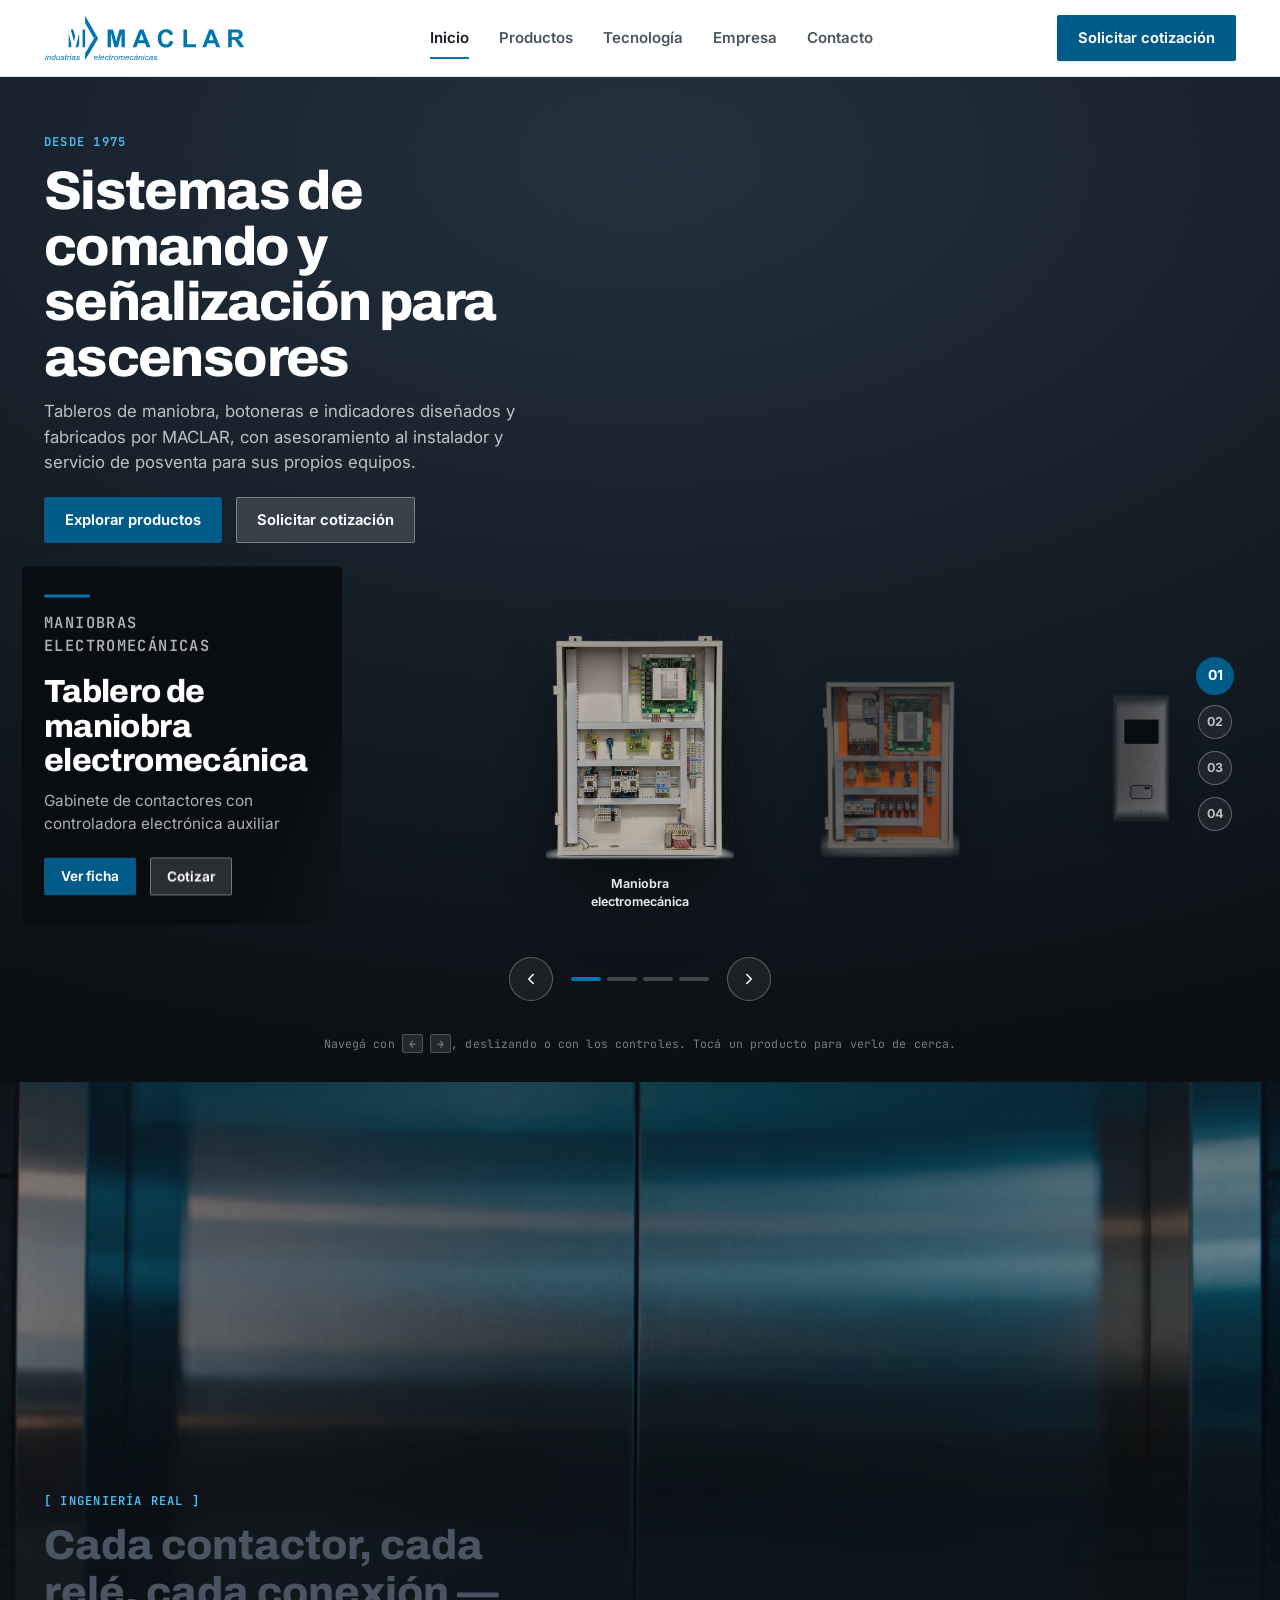
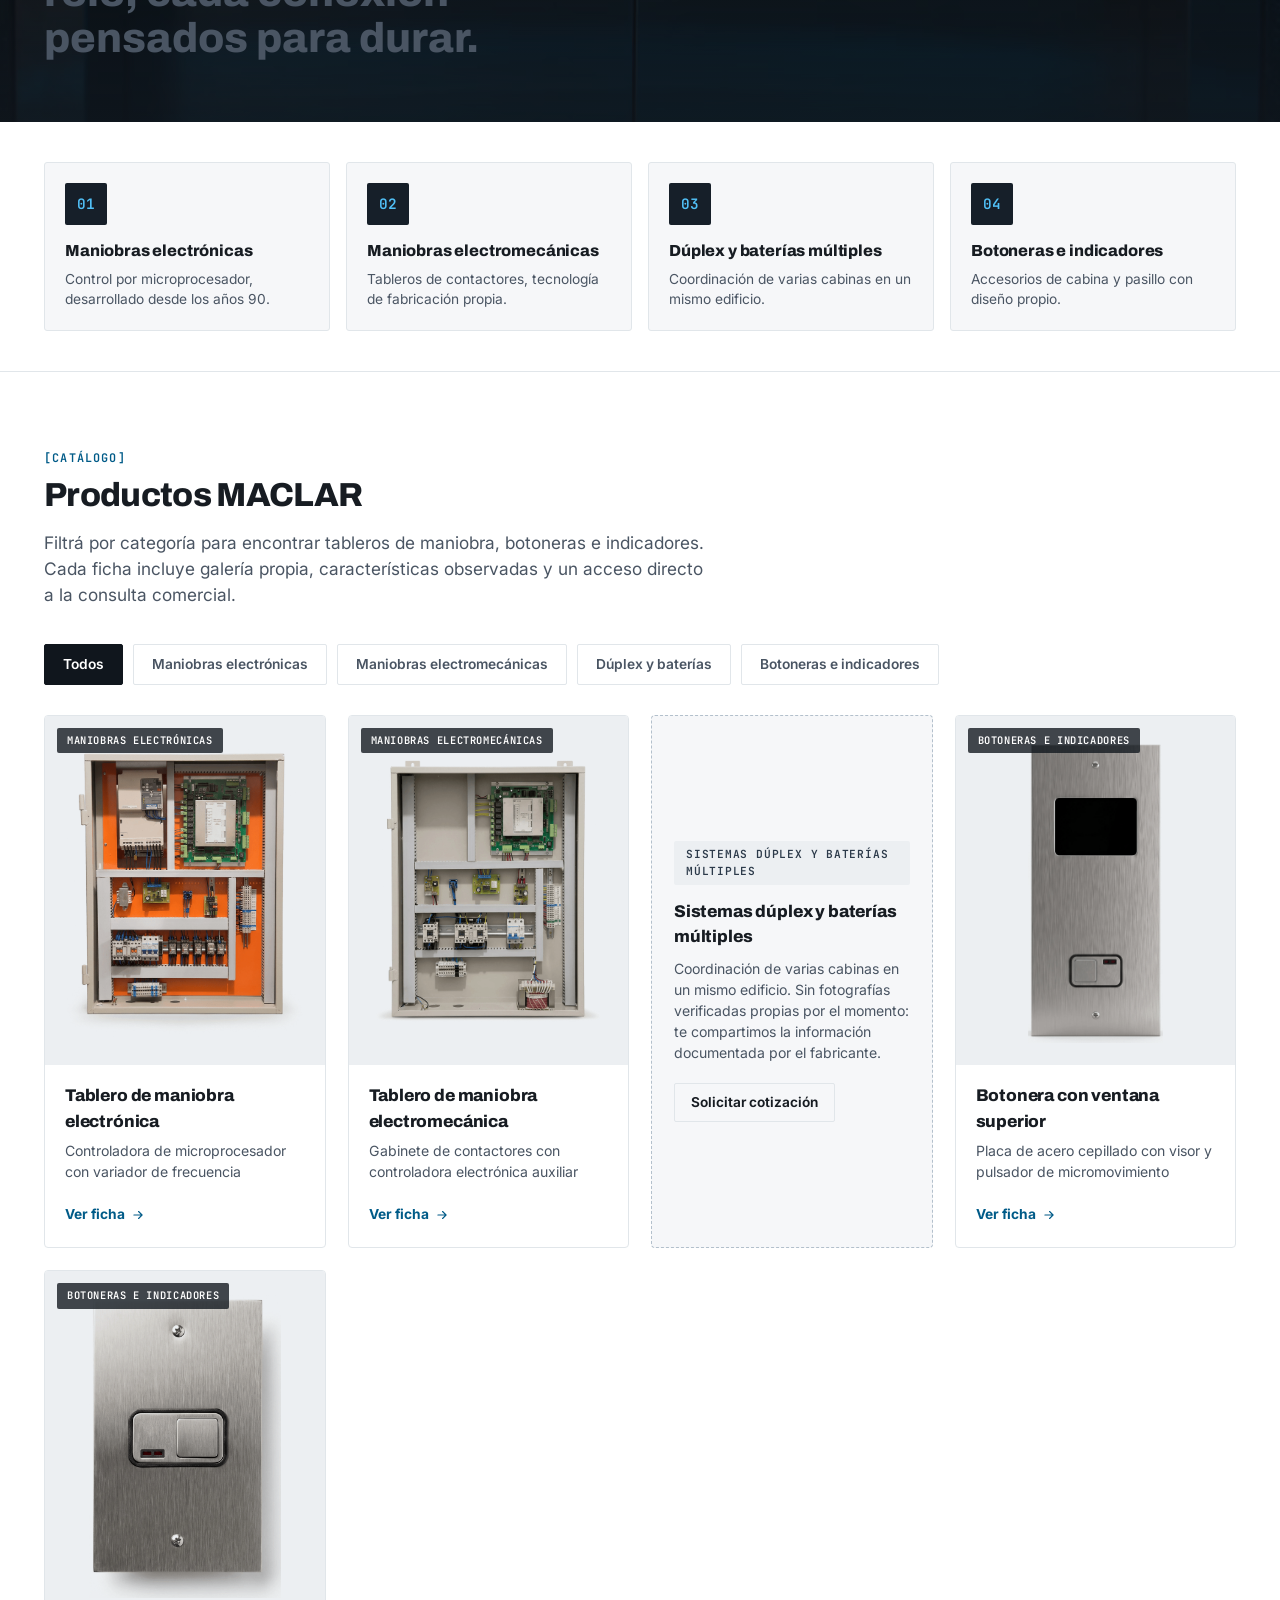
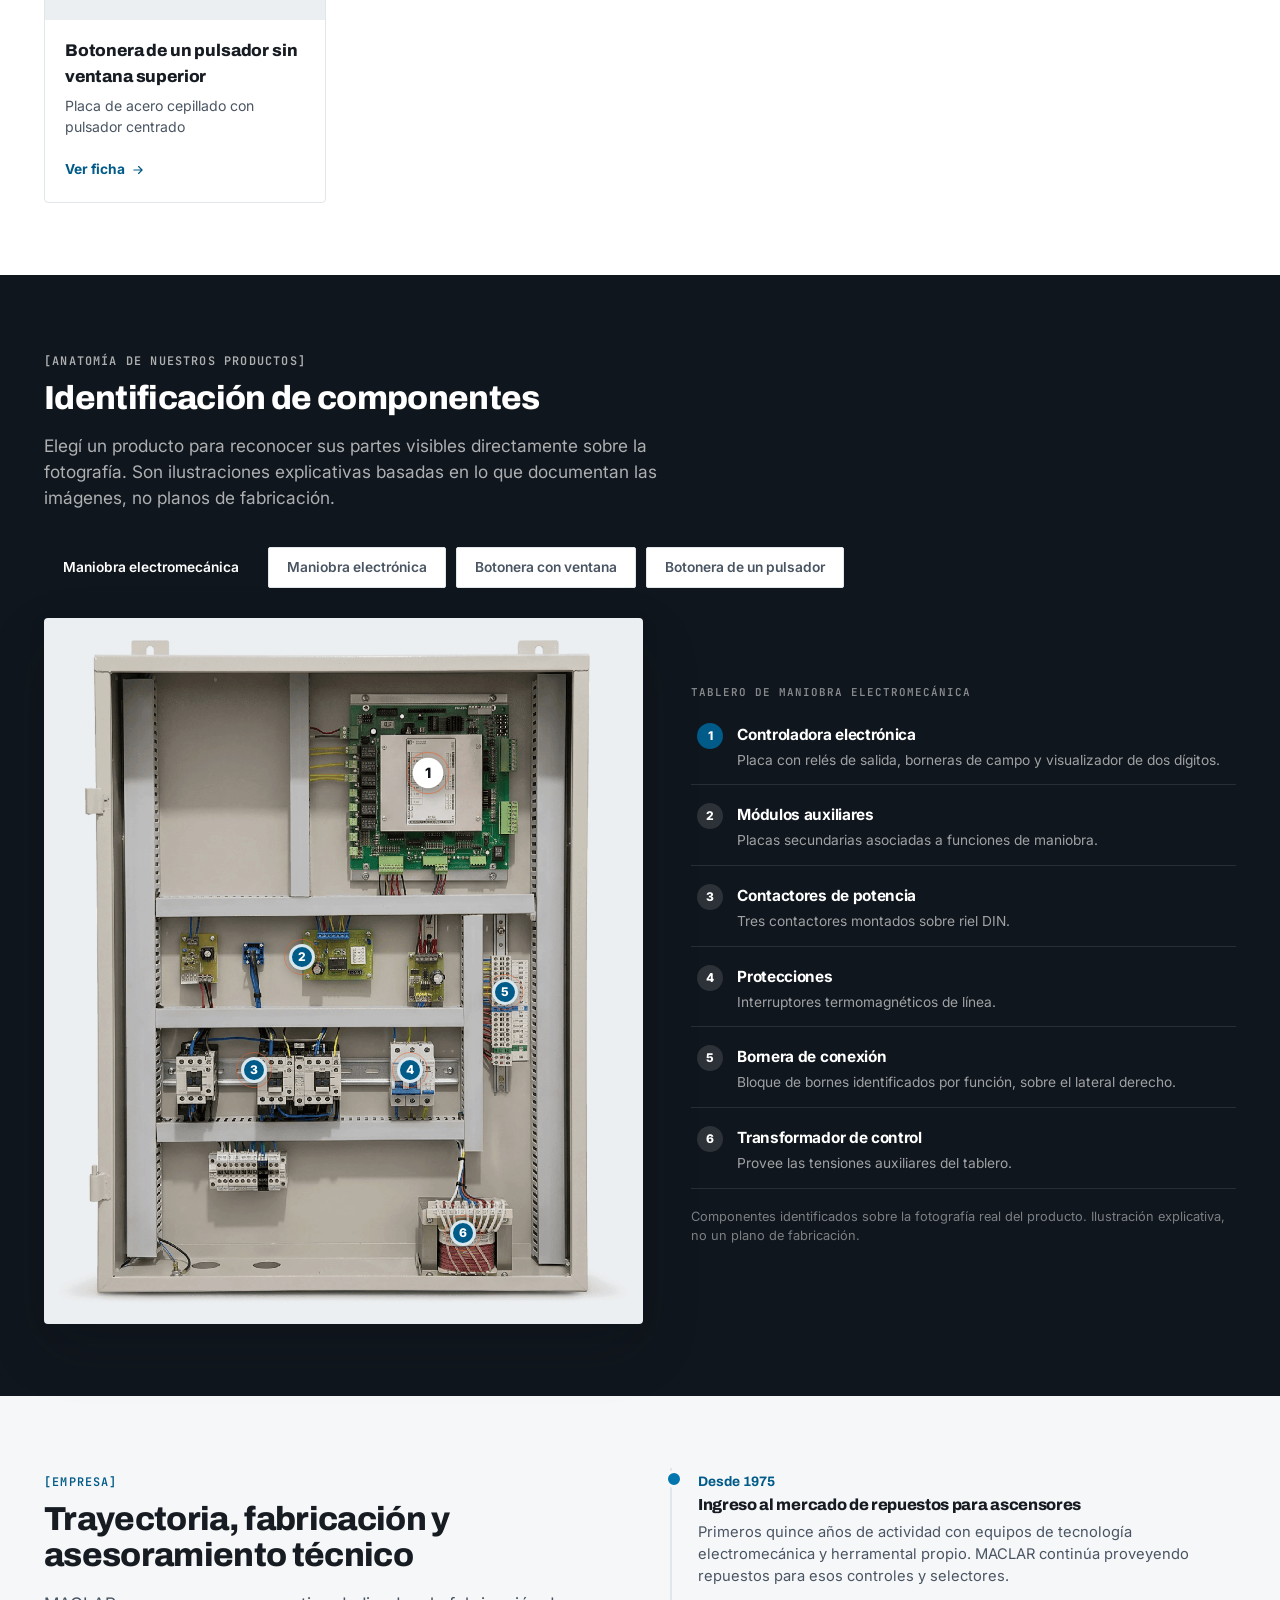
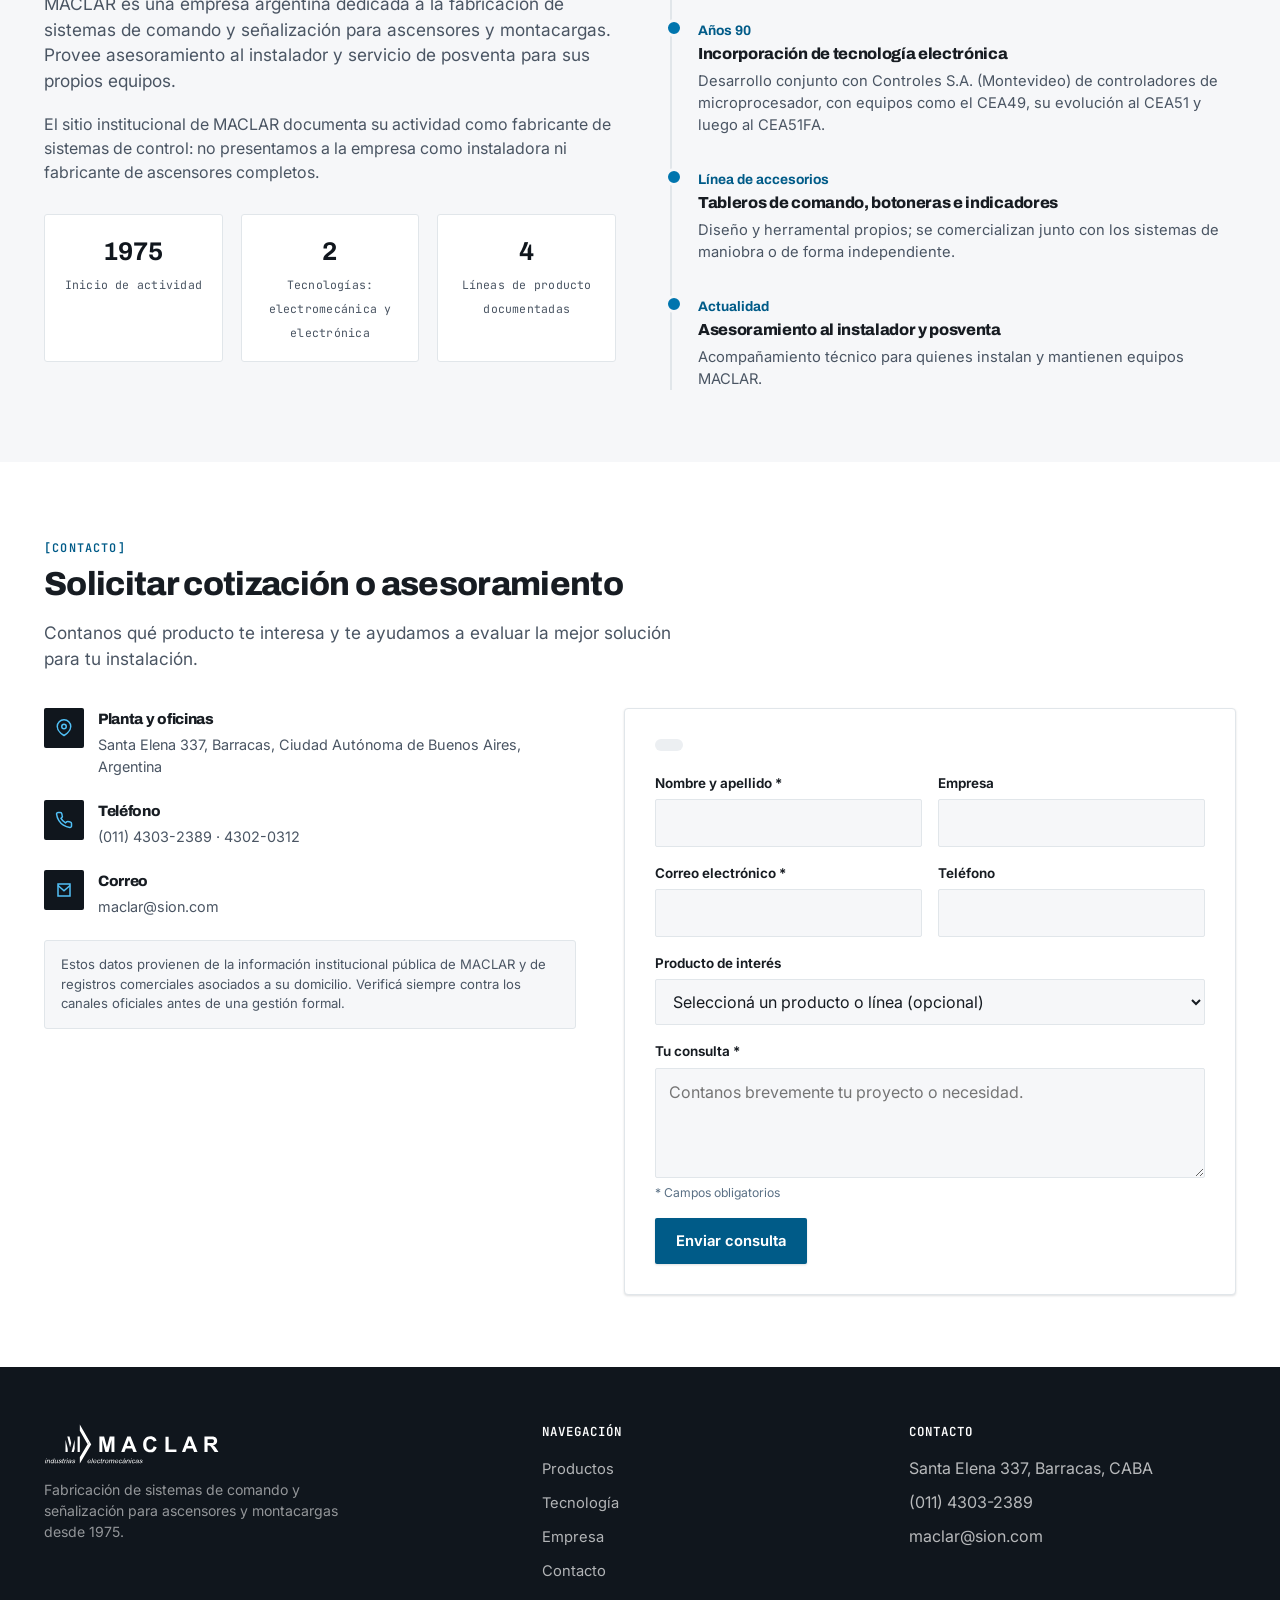
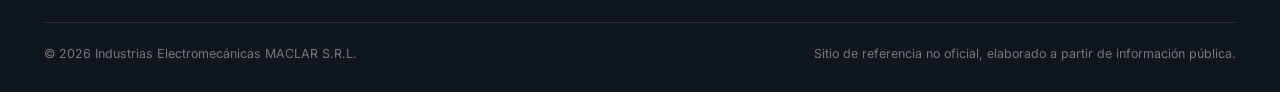
==== commit e3c46eb4: "Quita el aviso de aclaración en la sección cinematográfica Elimina el párrafo que aclaraba que la se" ====
--- a/index.html
+++ b/index.html
@@ -92,7 +92,6 @@
       <div class="container">
         <p class="cinematic__eyebrow">[ Ingeniería real ]</p>
         <p class="cinematic__caption">Cada contactor, cada relé, cada conexión — pensados para durar.</p>
-        <p class="cinematic__note">Secuencia ilustrativa generada con inteligencia artificial. No es una filmación de nuestra planta ni de un equipo puntual.</p>
       </div>
     </div>
   </section>
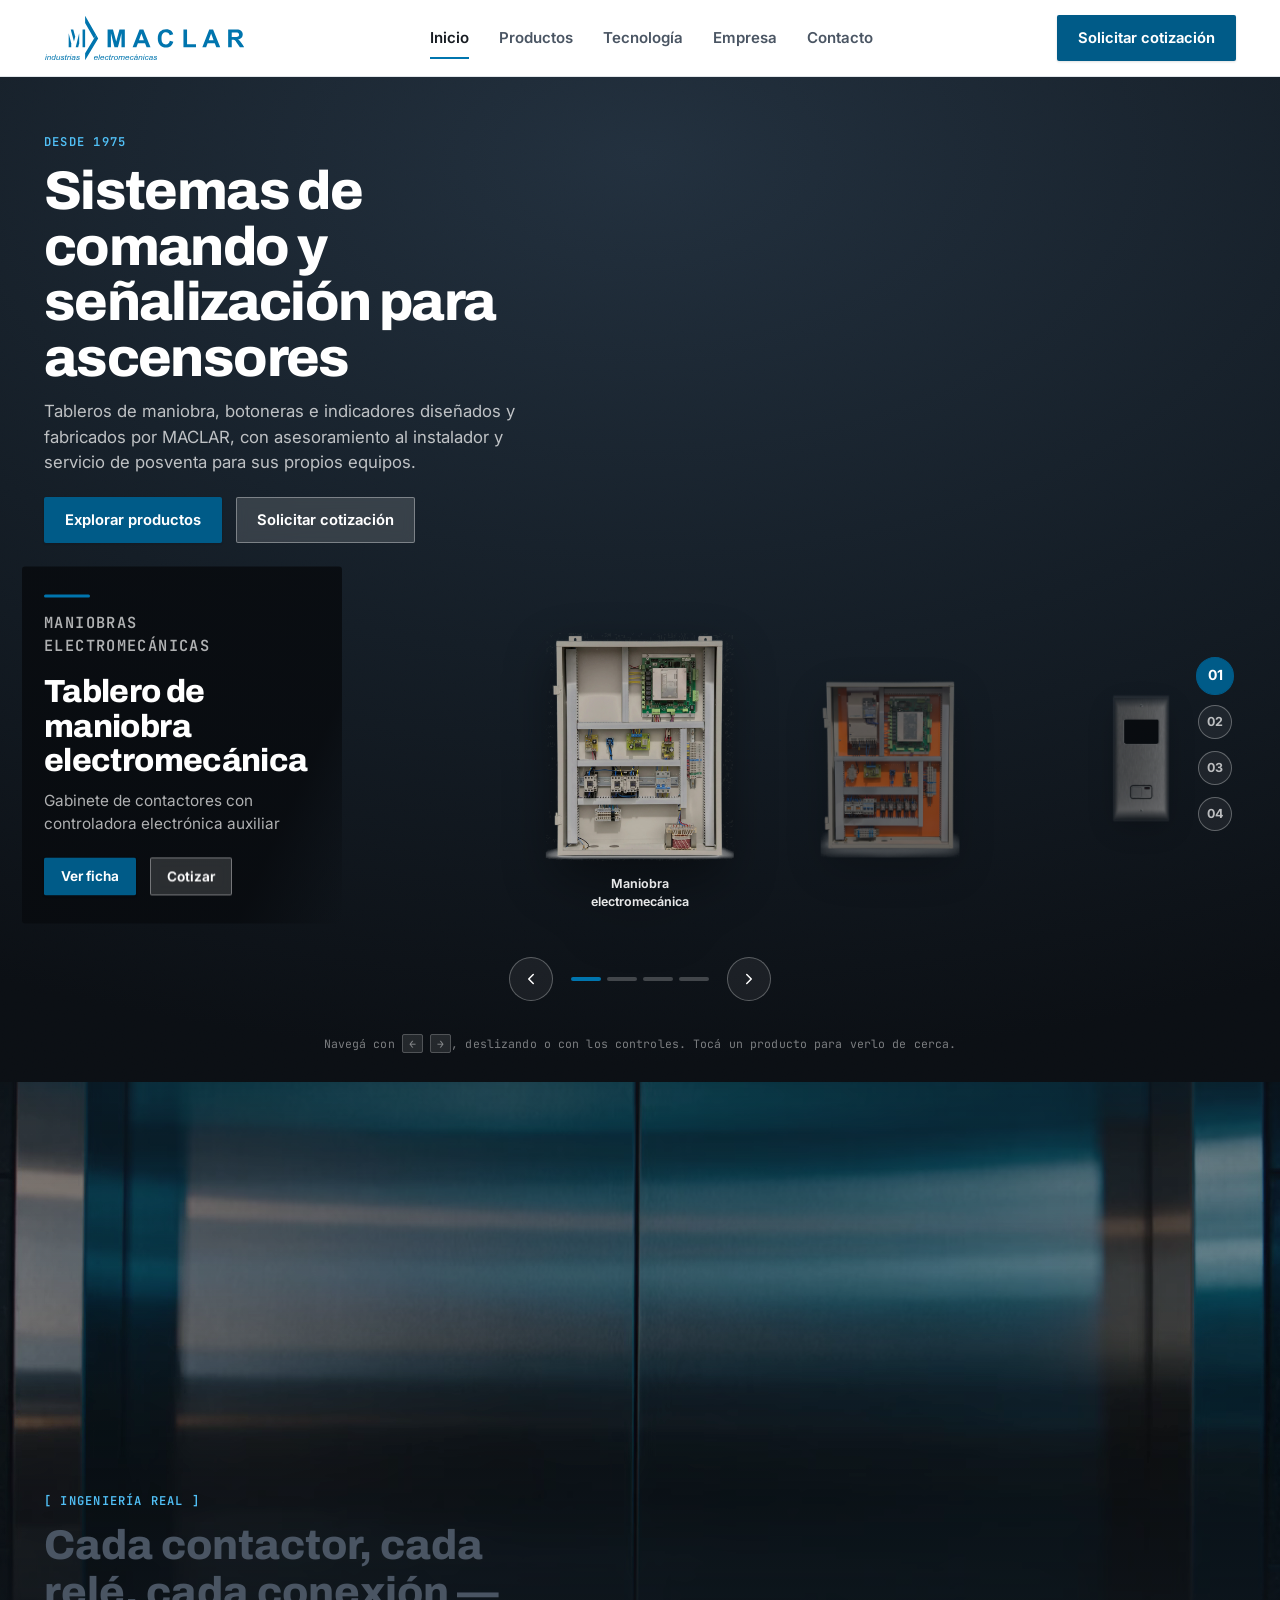
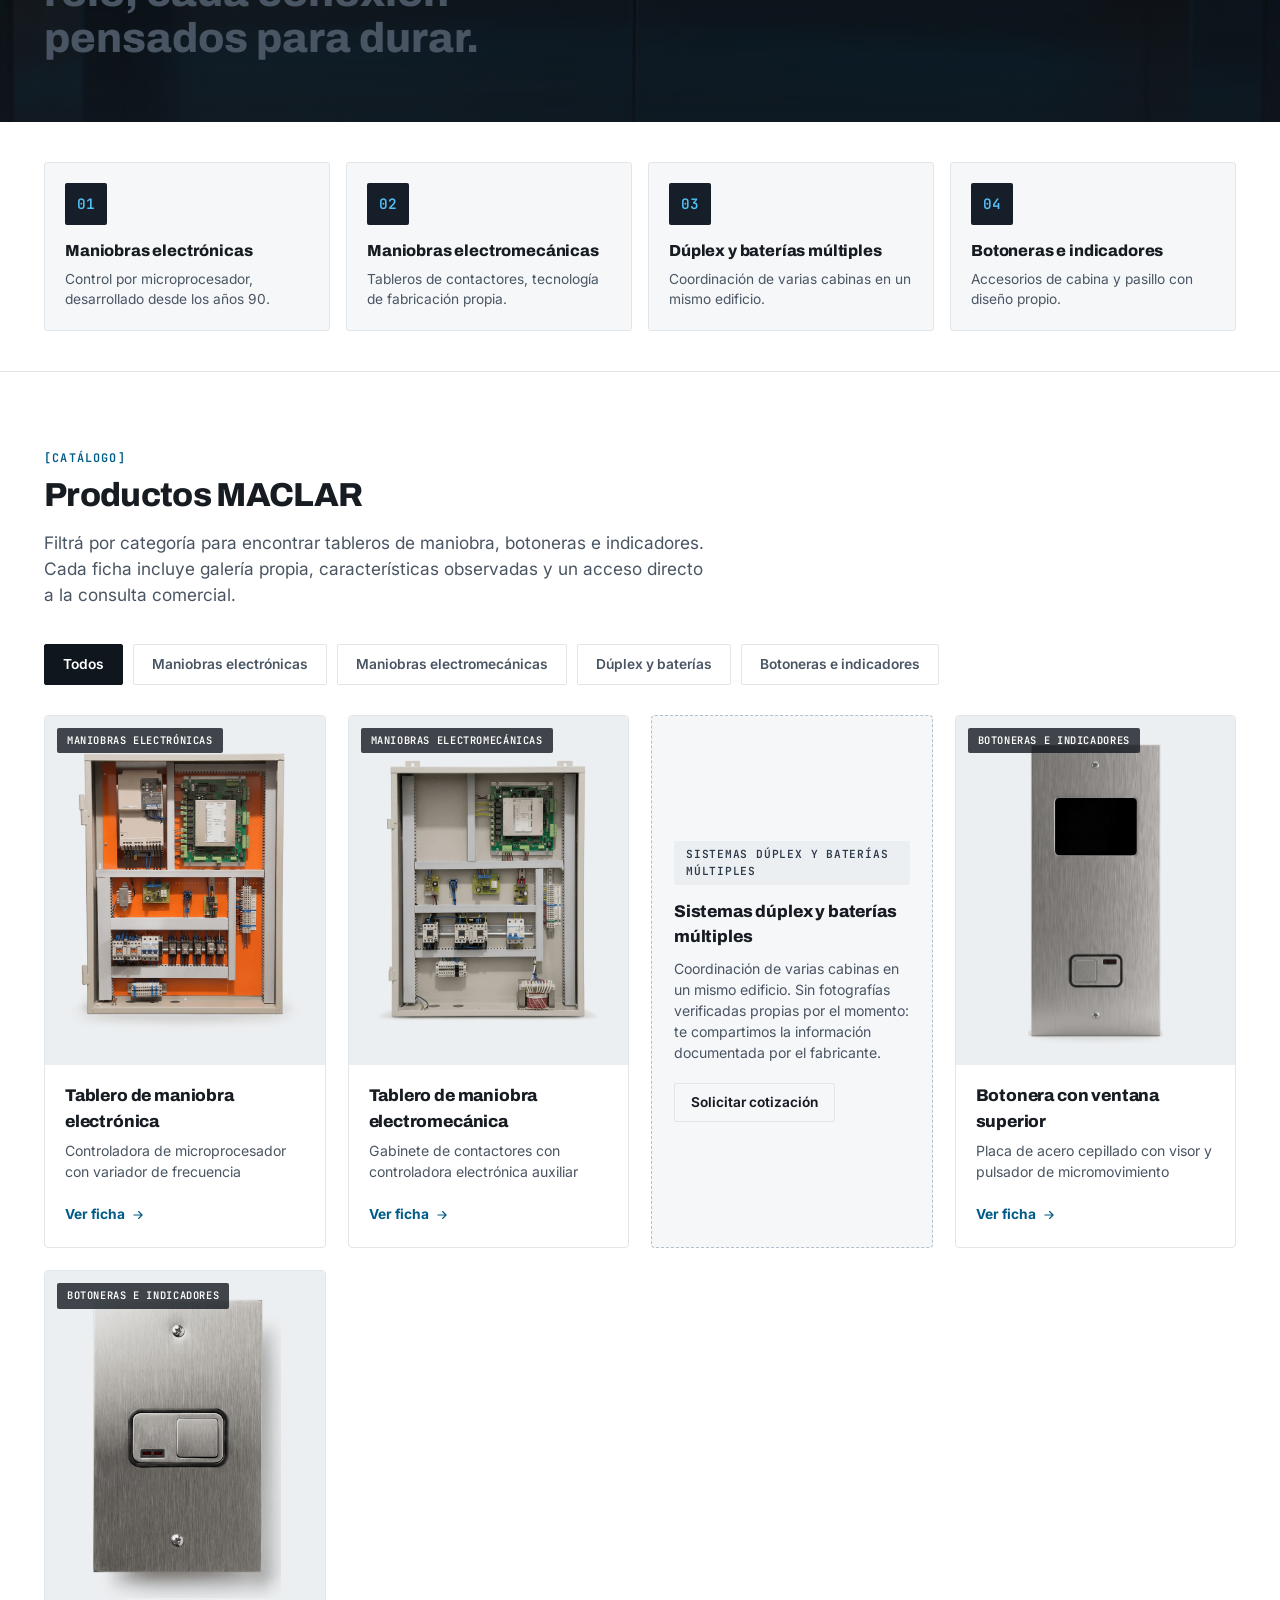
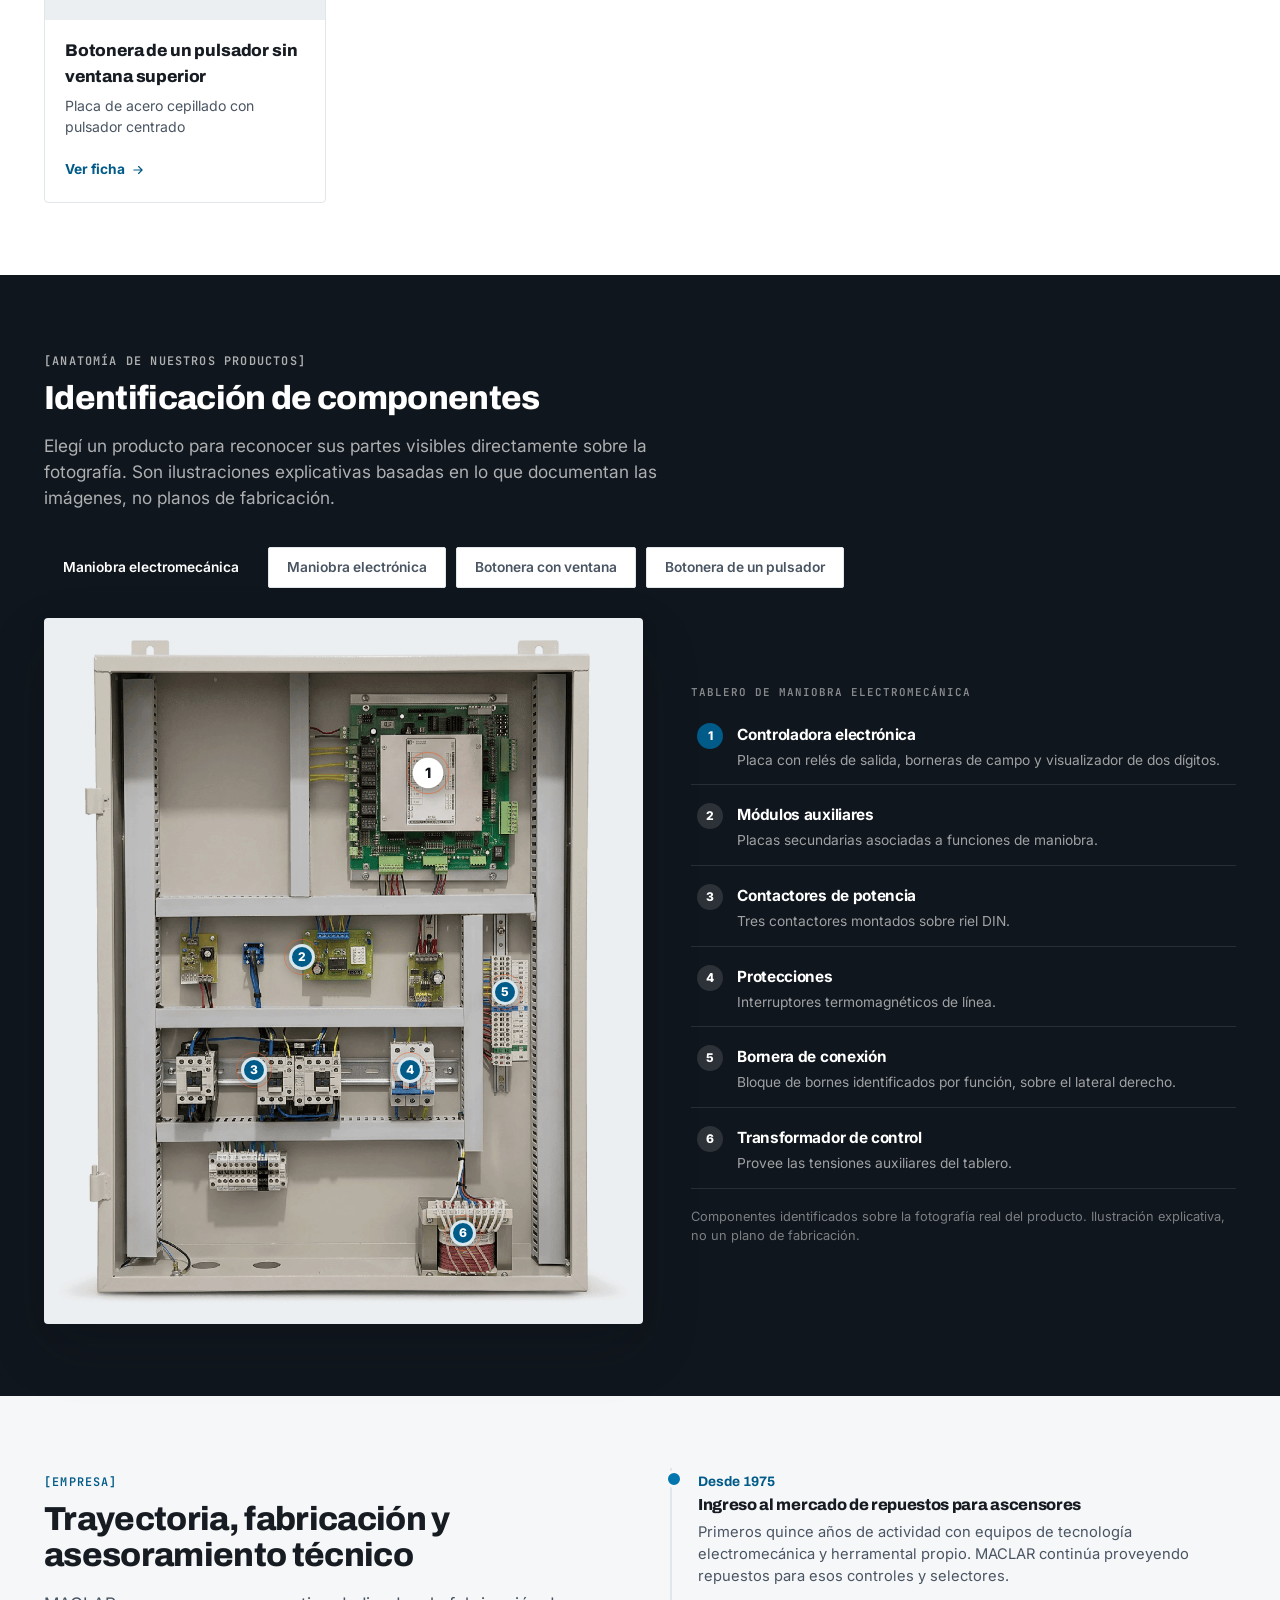
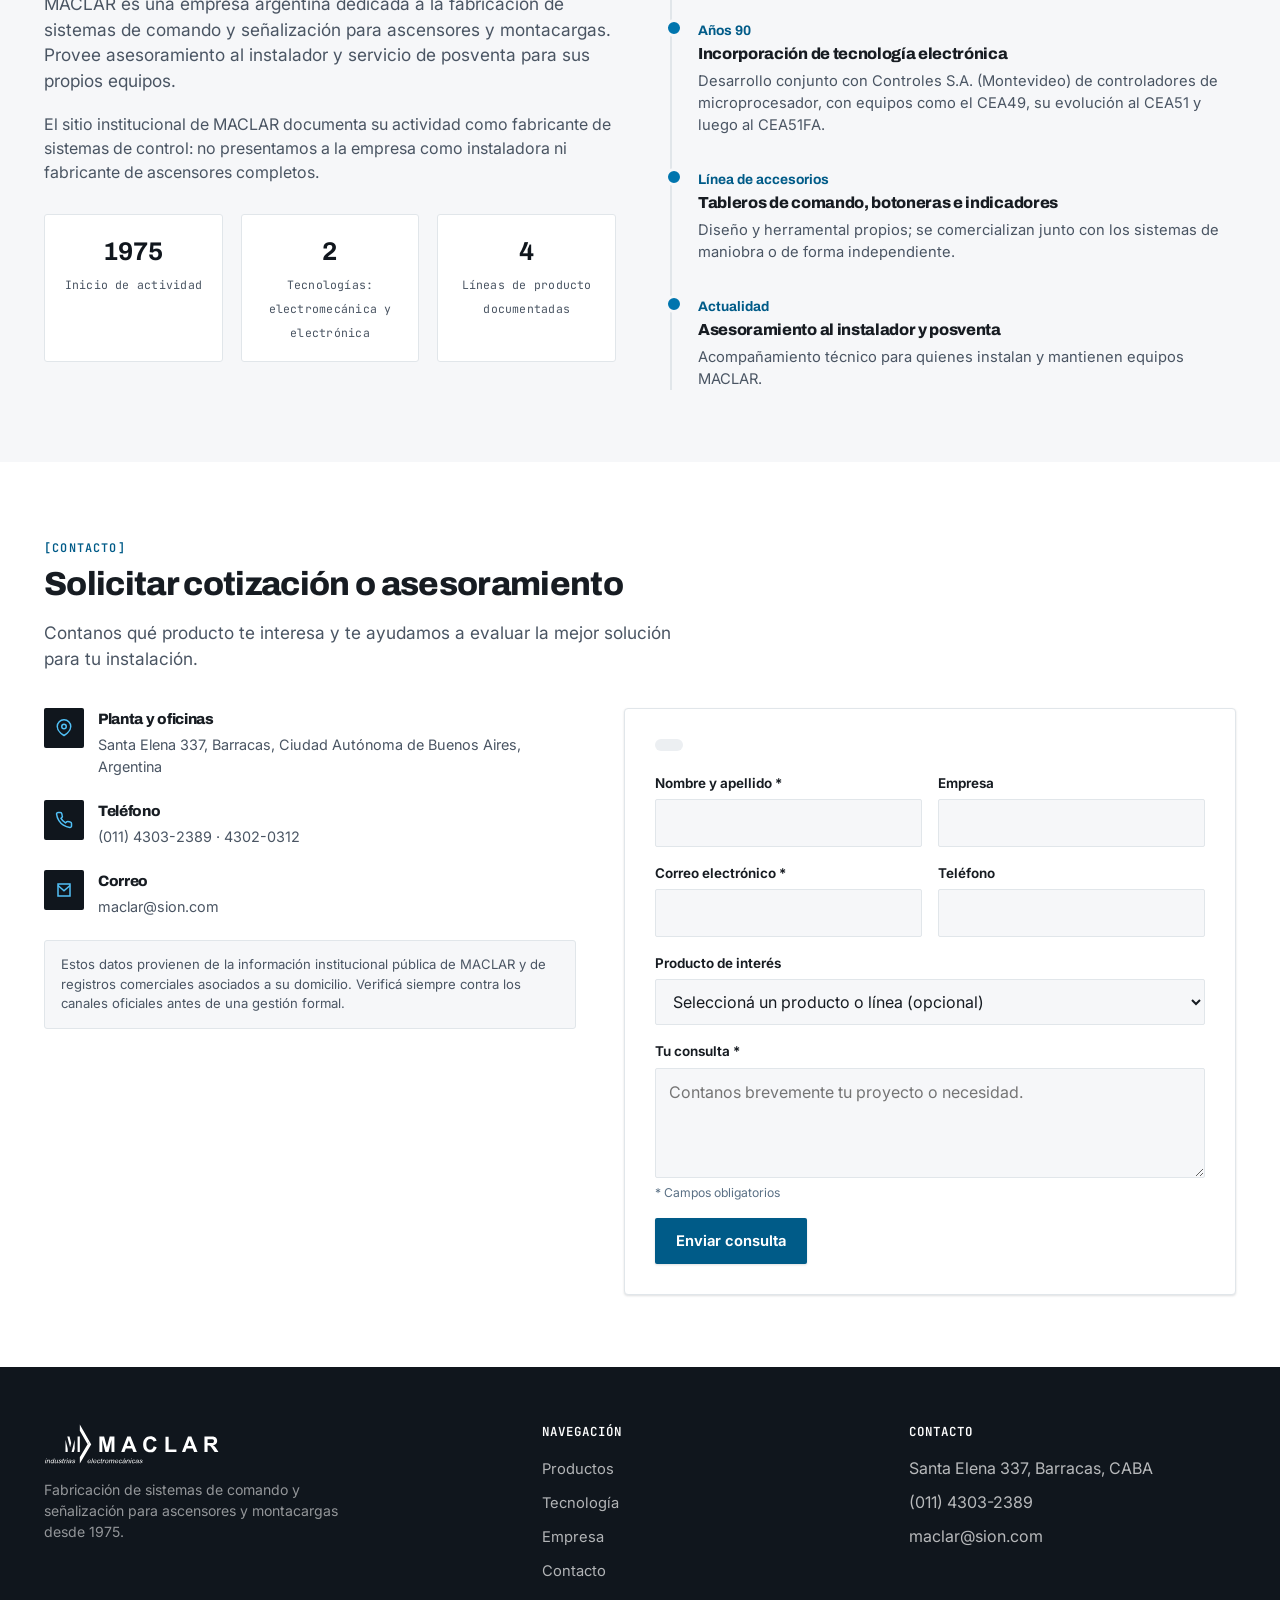
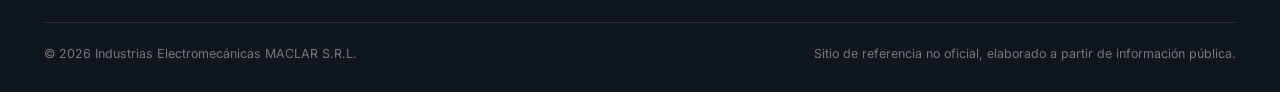
==== commit 5a4dccd5: "Hace más notorio el efecto "aparecer al scrollear" con cascada El sitio ya tenía un sistema de revea" ====
--- a/index.html
+++ b/index.html
@@ -10,6 +10,7 @@
 <link rel="preconnect" href="https://fonts.gstatic.com" crossorigin>
 <link href="https://fonts.googleapis.com/css2?family=Inter:wght@400;500;600;700&family=Archivo:wght@600;700;800;900&family=JetBrains+Mono:wght@500;600;700&display=swap" rel="stylesheet">
 <link rel="stylesheet" href="css/styles.css">
+<noscript><style>[data-reveal], [data-reveal] * { opacity: 1 !important; transform: none !important; }</style></noscript>
 </head>
 <body>
 <a class="skip-link" href="#contenido">Saltear al contenido</a>
@@ -137,7 +138,7 @@
         <button class="filter-chip" data-filter-chip="duplex-baterias" aria-pressed="false">Dúplex y baterías</button>
         <button class="filter-chip" data-filter-chip="botoneras-indicadores" aria-pressed="false">Botoneras e indicadores</button>
       </div>
-      <div class="product-grid" data-catalog-grid></div>
+      <div class="product-grid" data-catalog-grid data-reveal></div>
     </div>
   </section>
 
--- a/css/styles.css
+++ b/css/styles.css
@@ -590,8 +590,30 @@
 .text-center { text-align: center; }
 .mt-0 { margin-top: 0; }
 
-/* Contenido siempre visible por defecto (accesible sin JS / sin IntersectionObserver);
-   el atributo data-reveal solo agrega un desplazamiento sutil al entrar en vista. */
-[data-reveal] { opacity: 1; transform: translateY(14px); transition: transform var(--dur-med) var(--ease-out); }
-[data-reveal][data-revealed="true"] { transform: translateY(0); }
-@media (prefers-reduced-motion: reduce) { [data-reveal] { transform: none; } }
+/* El atributo data-reveal aparece (fade + desplazamiento) al entrar en vista.
+   Sin JS hay un <noscript> global que fuerza todo a visible (ver <head>). */
+[data-reveal] {
+  opacity: 0; transform: translateY(26px);
+  transition: opacity 620ms var(--ease-soft), transform 620ms var(--ease-soft);
+}
+[data-reveal][data-revealed="true"] { opacity: 1; transform: translateY(0); }
+@media (prefers-reduced-motion: reduce) {
+  [data-reveal] { opacity: 1; transform: none; transition: none; }
+}
+
+/* Cascada: los hijos directos de una grilla con data-reveal aparecen de a uno. */
+.cat-strip__grid > *, .product-grid > * {
+  opacity: 0; transform: translateY(26px);
+  transition: opacity 560ms var(--ease-soft), transform 560ms var(--ease-soft);
+}
+.cat-strip__grid[data-revealed="true"] > *, .product-grid[data-revealed="true"] > * {
+  opacity: 1; transform: translateY(0);
+}
+.cat-strip__grid > *:nth-child(1), .product-grid > *:nth-child(1) { transition-delay: 0ms; }
+.cat-strip__grid > *:nth-child(2), .product-grid > *:nth-child(2) { transition-delay: 70ms; }
+.cat-strip__grid > *:nth-child(3), .product-grid > *:nth-child(3) { transition-delay: 140ms; }
+.cat-strip__grid > *:nth-child(4), .product-grid > *:nth-child(4) { transition-delay: 210ms; }
+.cat-strip__grid > *:nth-child(n+5), .product-grid > *:nth-child(n+5) { transition-delay: 280ms; }
+@media (prefers-reduced-motion: reduce) {
+  .cat-strip__grid > *, .product-grid > * { opacity: 1; transform: none; transition: none; }
+}
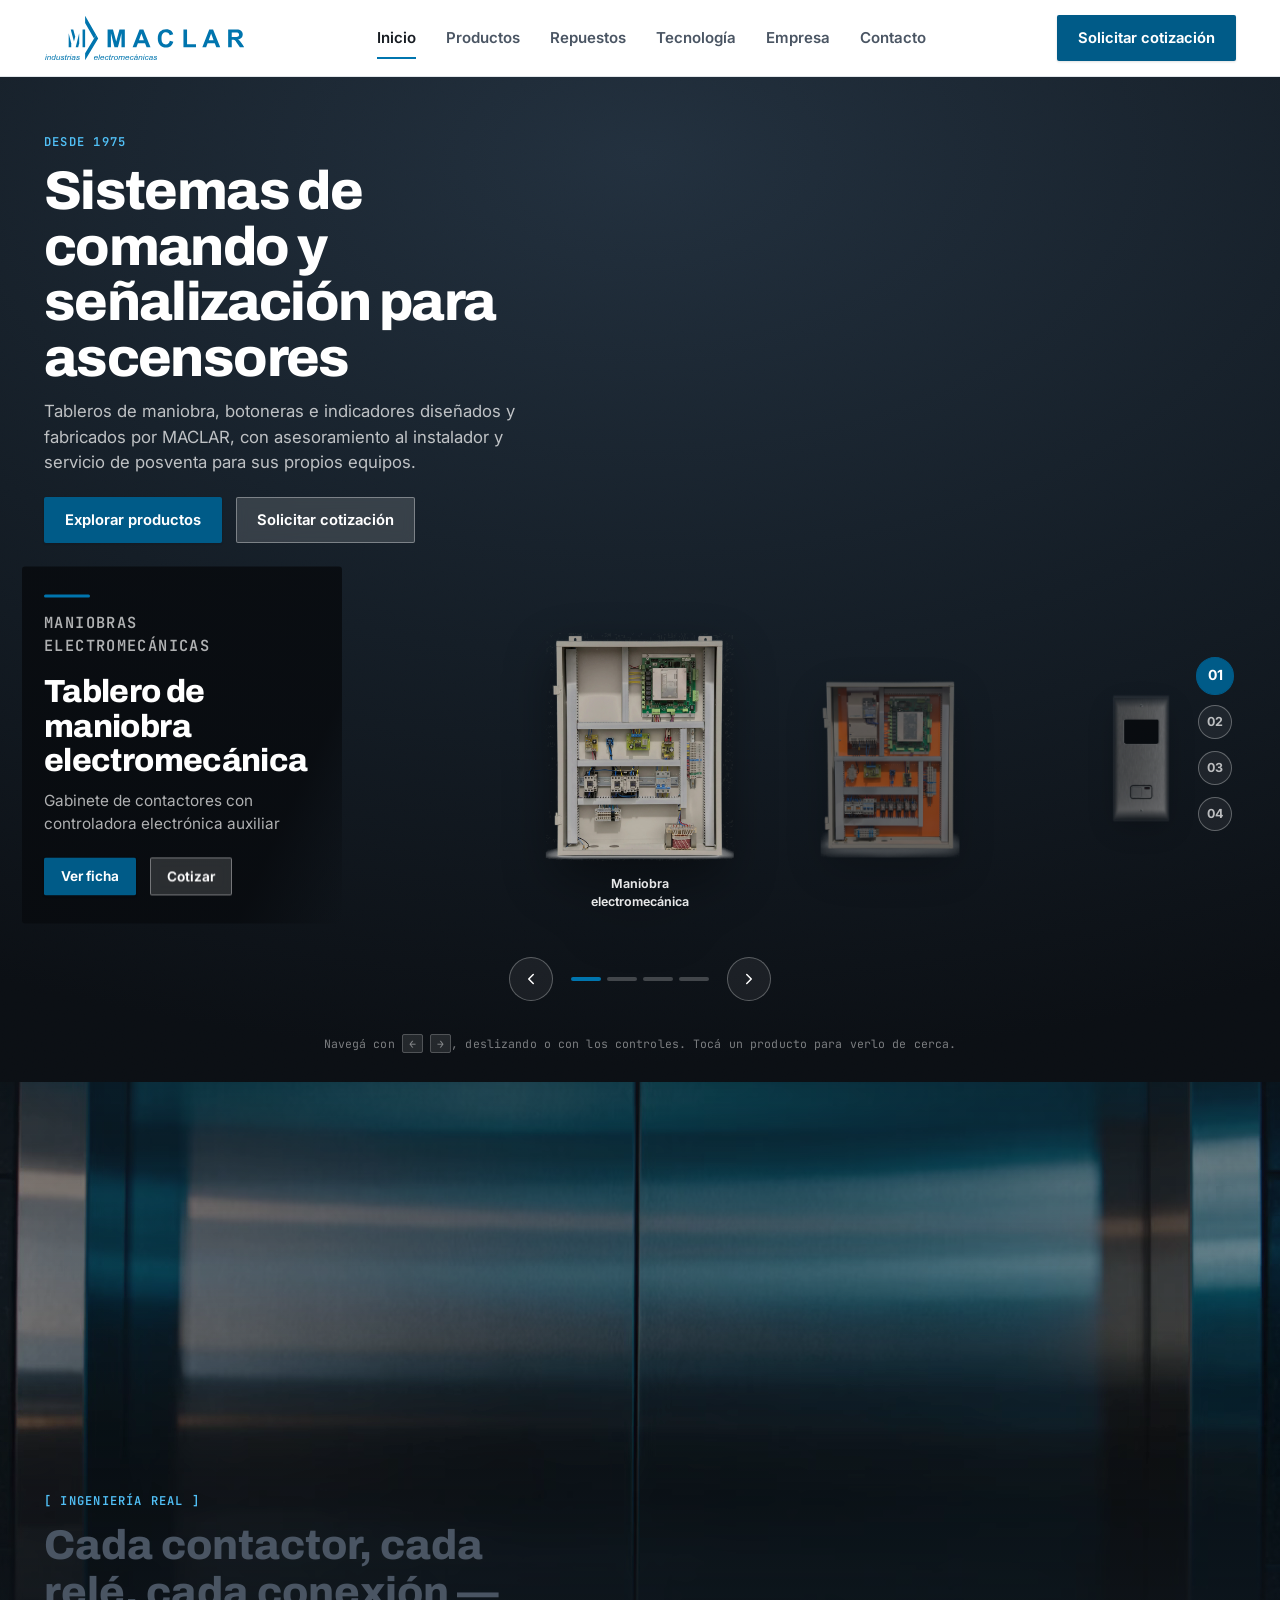
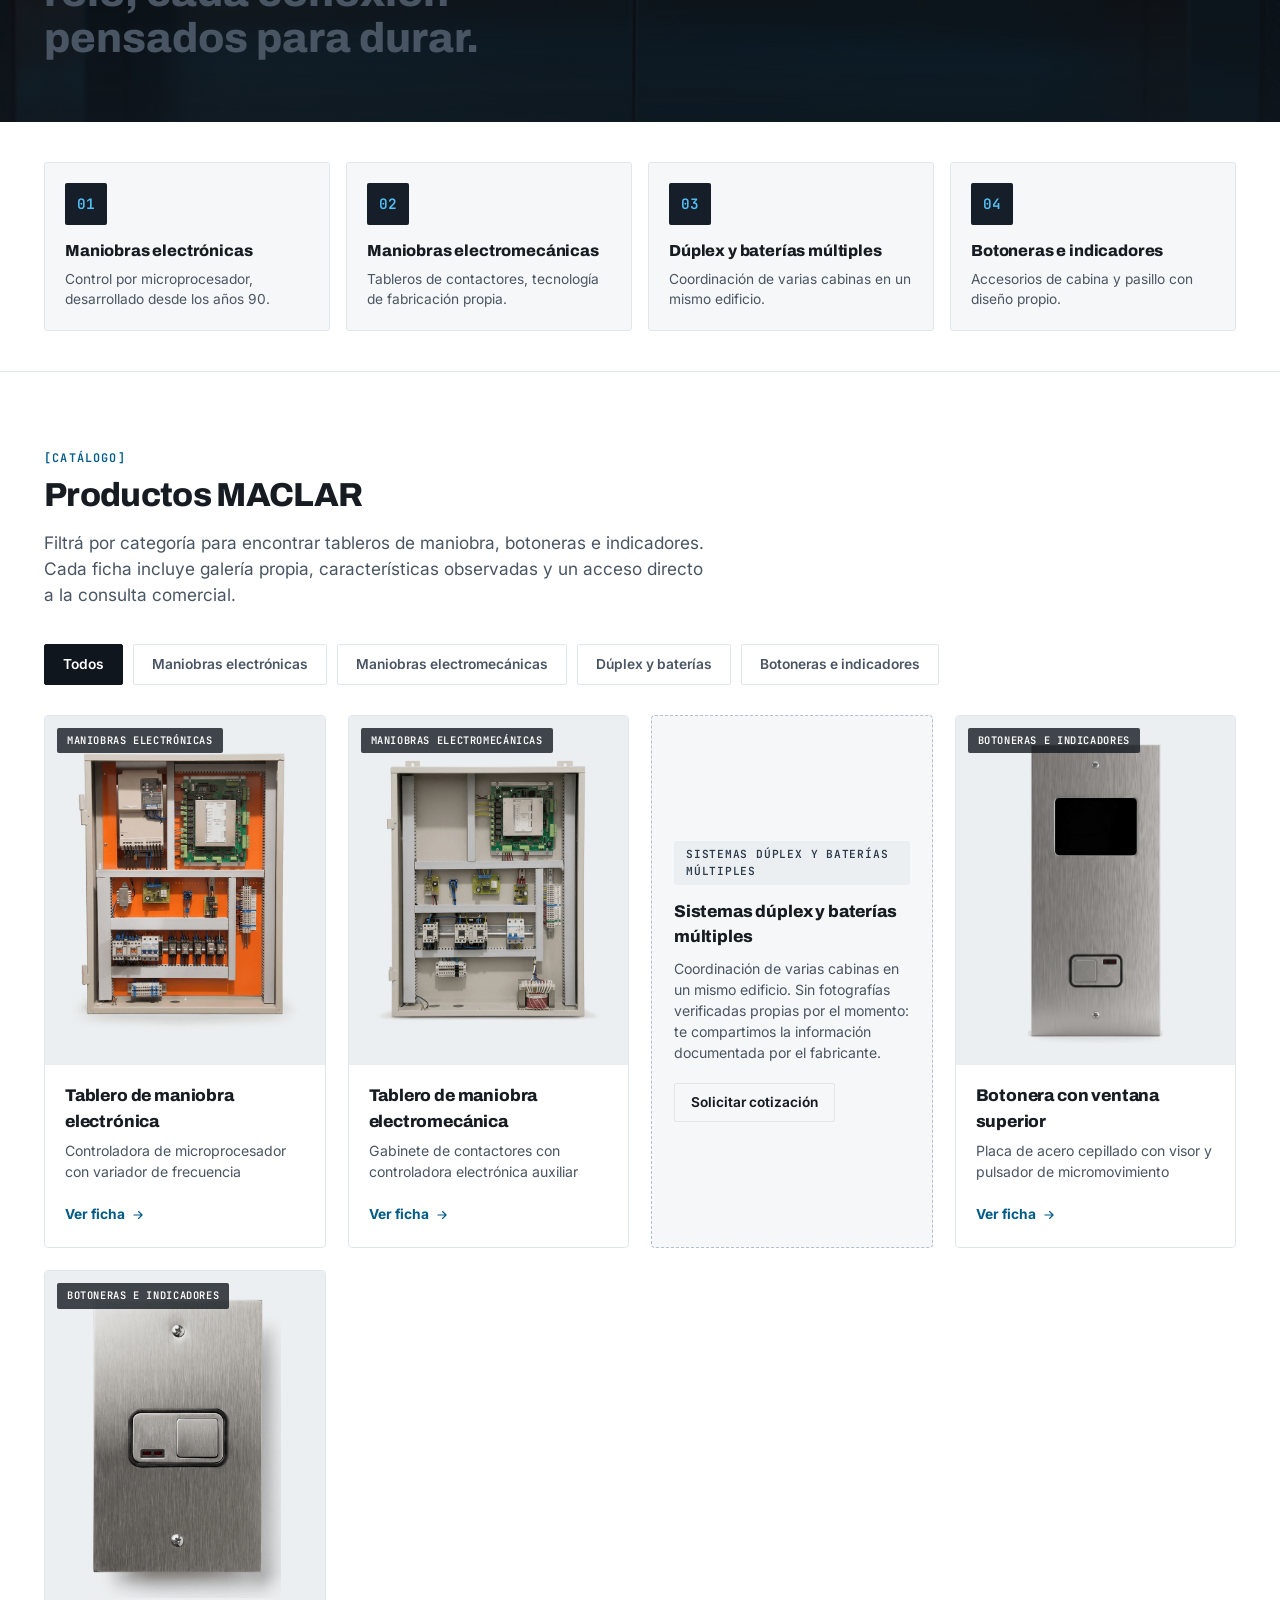
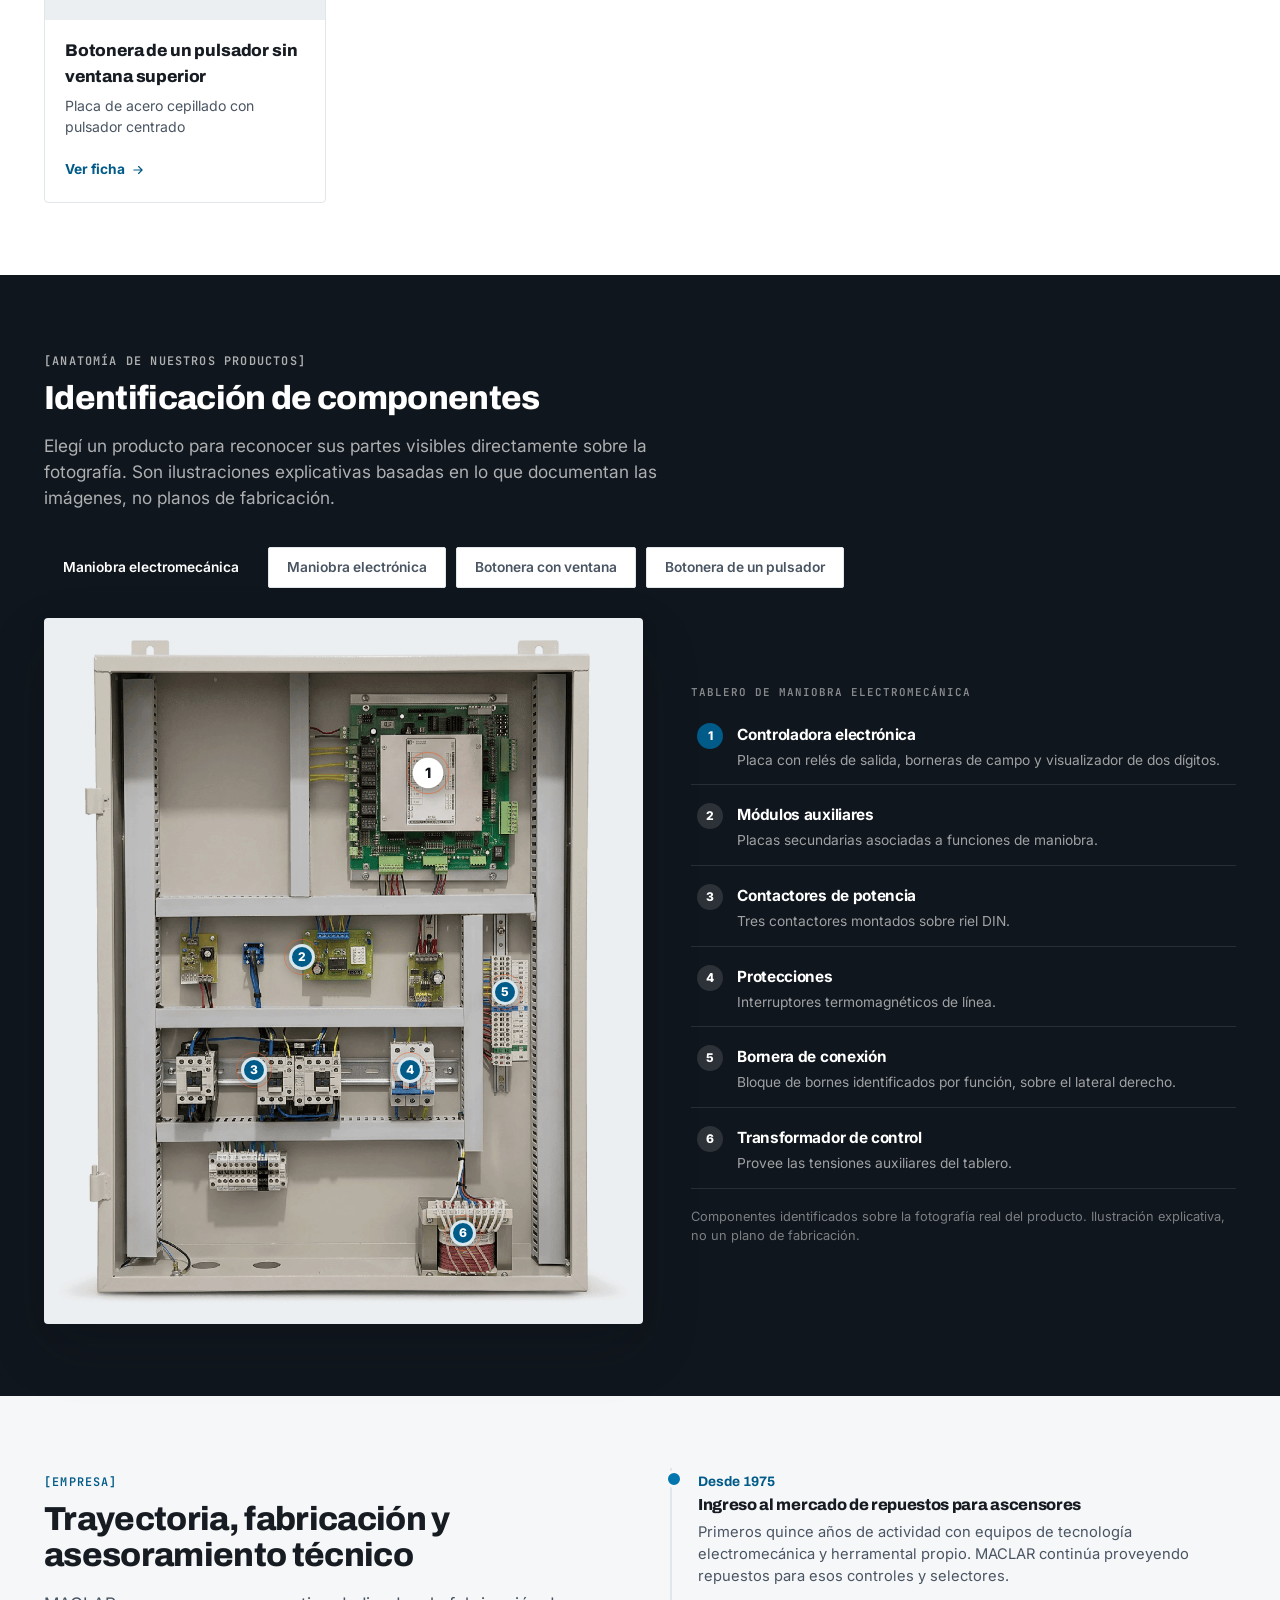
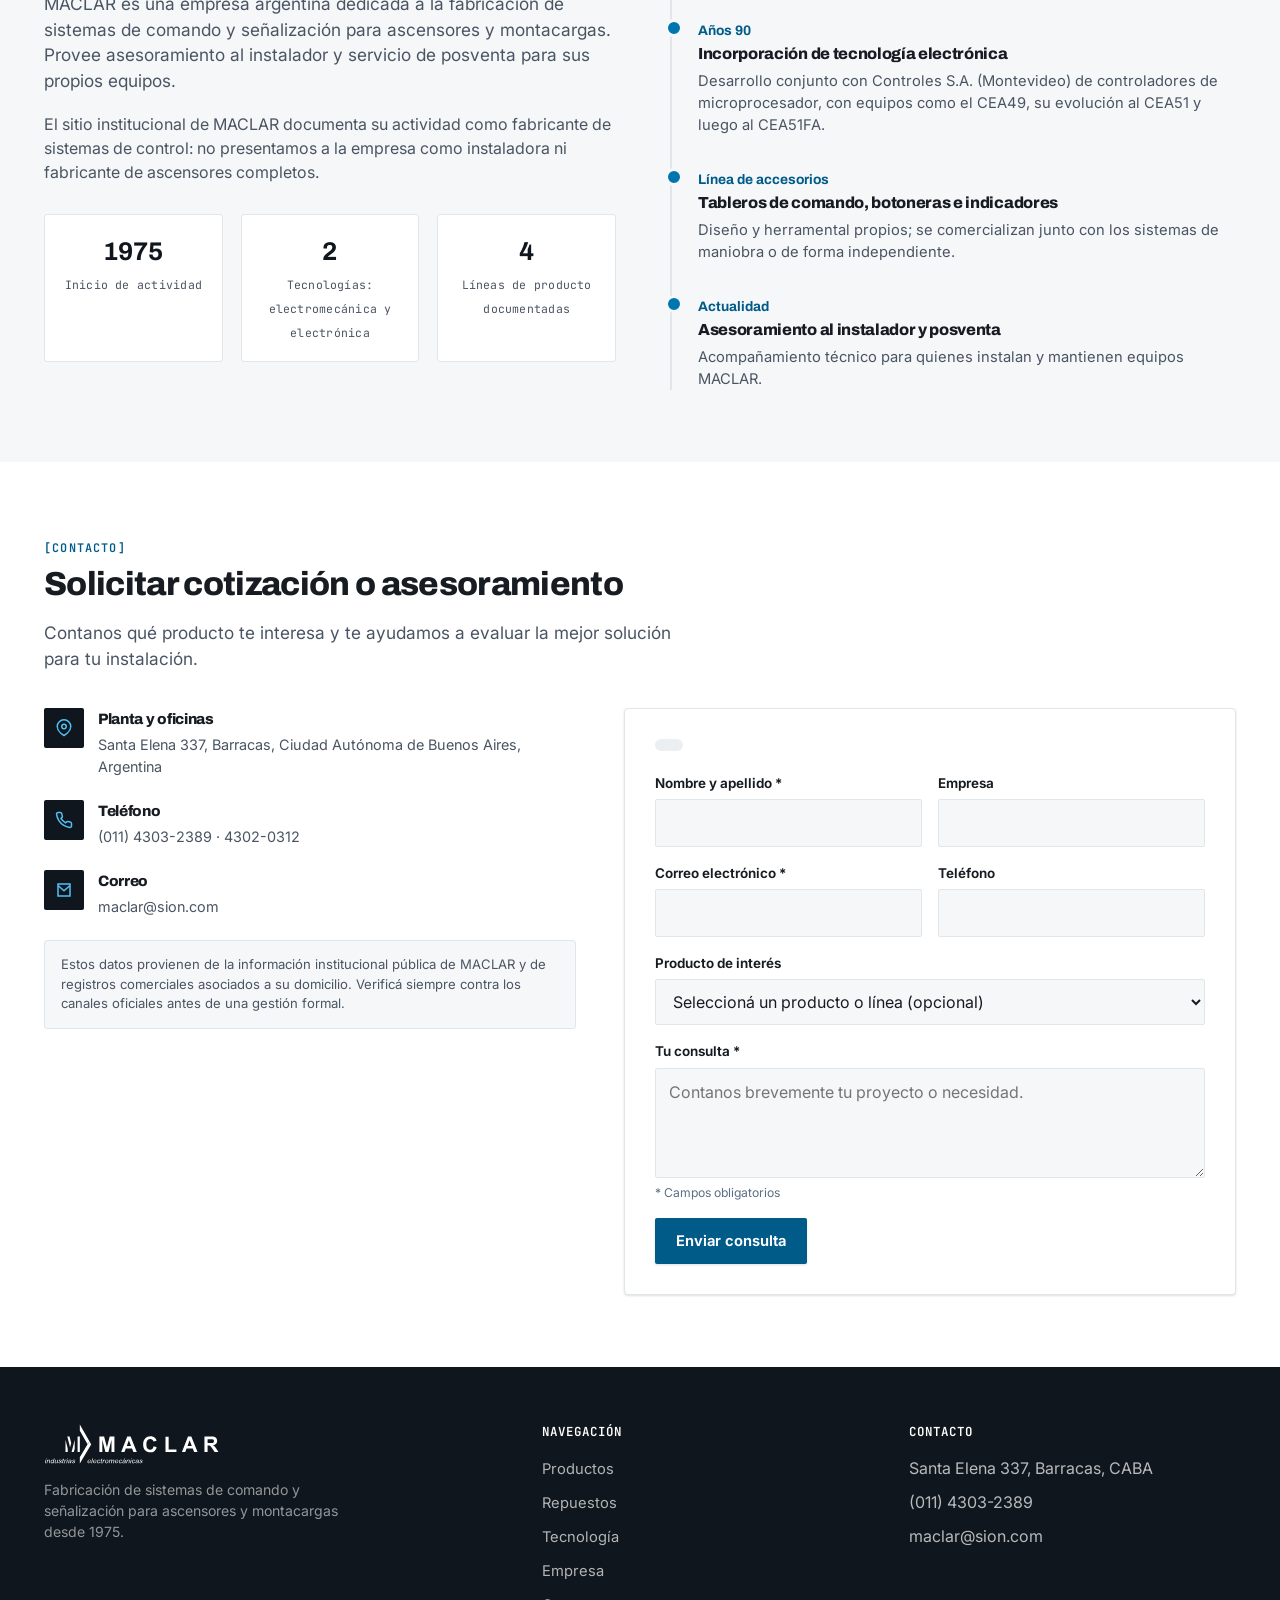
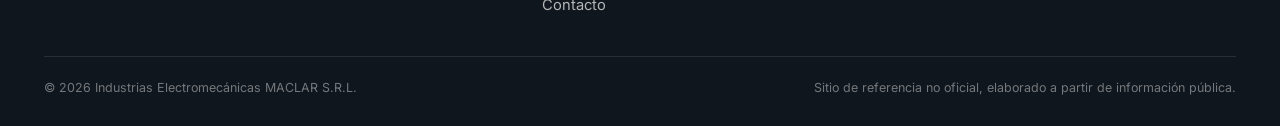
==== commit bbd2e25b: "Agrega página de Repuestos con precios importados del Excel Nueva página repuestos.html con los 127 " ====
--- a/index.html
+++ b/index.html
@@ -23,6 +23,7 @@
     <nav class="nav-desktop" aria-label="Navegación principal">
       <a href="index.html" aria-current="page">Inicio</a>
       <a href="index.html#catalogo">Productos</a>
+      <a href="repuestos.html">Repuestos</a>
       <a href="index.html#anatomia">Tecnología</a>
       <a href="index.html#empresa">Empresa</a>
       <a href="index.html#contacto">Contacto</a>
@@ -37,6 +38,7 @@
   <nav id="mobile-nav" class="mobile-nav" data-mobile-nav aria-label="Navegación móvil">
     <a href="index.html">Inicio</a>
     <a href="index.html#catalogo">Productos</a>
+      <a href="repuestos.html">Repuestos</a>
     <a href="index.html#anatomia">Tecnología</a>
     <a href="index.html#empresa">Empresa</a>
     <a href="index.html#contacto">Contacto</a>
@@ -288,6 +290,7 @@
         <h4>Navegación</h4>
         <ul>
           <li><a href="index.html#catalogo">Productos</a></li>
+          <li><a href="repuestos.html">Repuestos</a></li>
           <li><a href="index.html#anatomia">Tecnología</a></li>
           <li><a href="index.html#empresa">Empresa</a></li>
           <li><a href="index.html#contacto">Contacto</a></li>
--- a/css/styles.css
+++ b/css/styles.css
@@ -602,18 +602,46 @@
 }
 
 /* Cascada: los hijos directos de una grilla con data-reveal aparecen de a uno. */
-.cat-strip__grid > *, .product-grid > * {
+.cat-strip__grid > *, .product-grid > *, .repuestos-grid > * {
   opacity: 0; transform: translateY(26px);
   transition: opacity 560ms var(--ease-soft), transform 560ms var(--ease-soft);
 }
-.cat-strip__grid[data-revealed="true"] > *, .product-grid[data-revealed="true"] > * {
+.cat-strip__grid[data-revealed="true"] > *, .product-grid[data-revealed="true"] > *, .repuestos-grid[data-revealed="true"] > * {
   opacity: 1; transform: translateY(0);
 }
-.cat-strip__grid > *:nth-child(1), .product-grid > *:nth-child(1) { transition-delay: 0ms; }
-.cat-strip__grid > *:nth-child(2), .product-grid > *:nth-child(2) { transition-delay: 70ms; }
-.cat-strip__grid > *:nth-child(3), .product-grid > *:nth-child(3) { transition-delay: 140ms; }
-.cat-strip__grid > *:nth-child(4), .product-grid > *:nth-child(4) { transition-delay: 210ms; }
-.cat-strip__grid > *:nth-child(n+5), .product-grid > *:nth-child(n+5) { transition-delay: 280ms; }
+.cat-strip__grid > *:nth-child(1), .product-grid > *:nth-child(1), .repuestos-grid > *:nth-child(1) { transition-delay: 0ms; }
+.cat-strip__grid > *:nth-child(2), .product-grid > *:nth-child(2), .repuestos-grid > *:nth-child(2) { transition-delay: 70ms; }
+.cat-strip__grid > *:nth-child(3), .product-grid > *:nth-child(3), .repuestos-grid > *:nth-child(3) { transition-delay: 140ms; }
+.cat-strip__grid > *:nth-child(4), .product-grid > *:nth-child(4), .repuestos-grid > *:nth-child(4) { transition-delay: 210ms; }
+.cat-strip__grid > *:nth-child(n+5), .product-grid > *:nth-child(n+5), .repuestos-grid > *:nth-child(n+5) { transition-delay: 280ms; }
 @media (prefers-reduced-motion: reduce) {
-  .cat-strip__grid > *, .product-grid > * { opacity: 1; transform: none; transition: none; }
-}
+  .cat-strip__grid > *, .product-grid > *, .repuestos-grid > * { opacity: 1; transform: none; transition: none; }
+}
+
+/* ---------- Repuestos ---------- */
+.repuestos-toolbar {
+  display: flex; flex-wrap: wrap; gap: 14px; align-items: center; justify-content: space-between;
+  margin: 24px 0 18px;
+}
+.repuestos-search { flex: 1 1 260px; max-width: 360px; margin-bottom: 0; }
+.repuestos-search input { width: 100%; }
+.repuestos-count { font-family: var(--font-mono); font-size: 0.78rem; color: var(--ink-soft); margin: 0 0 14px; }
+.repuestos-empty { color: var(--ink-soft); padding: 40px 0; text-align: center; }
+
+.repuestos-grid { display: grid; grid-template-columns: repeat(auto-fill, minmax(200px, 1fr)); gap: 16px; }
+.repuesto-card {
+  border: 1px solid var(--line); border-radius: var(--radius-md); background: #fff;
+  padding: 16px; display: flex; flex-direction: column; gap: 10px;
+}
+.repuesto-card__media {
+  aspect-ratio: 1.3 / 1; border-radius: var(--radius-sm); background: var(--steel-50);
+  display: flex; align-items: center; justify-content: center; overflow: hidden;
+}
+.repuesto-card__media img { width: 100%; height: 100%; object-fit: contain; }
+.repuesto-card__icon { color: var(--steel-300); }
+.repuesto-card__cat {
+  font-family: var(--font-mono); font-size: 0.66rem; font-weight: 600; letter-spacing: 0.06em;
+  text-transform: uppercase; color: var(--accent-blue-dark);
+}
+.repuesto-card__name { font-size: 0.86rem; font-weight: 600; line-height: 1.3; color: var(--ink); flex: 1; }
+.repuesto-card__price { font-family: var(--font-mono); font-size: 0.92rem; font-weight: 700; color: var(--ink); }
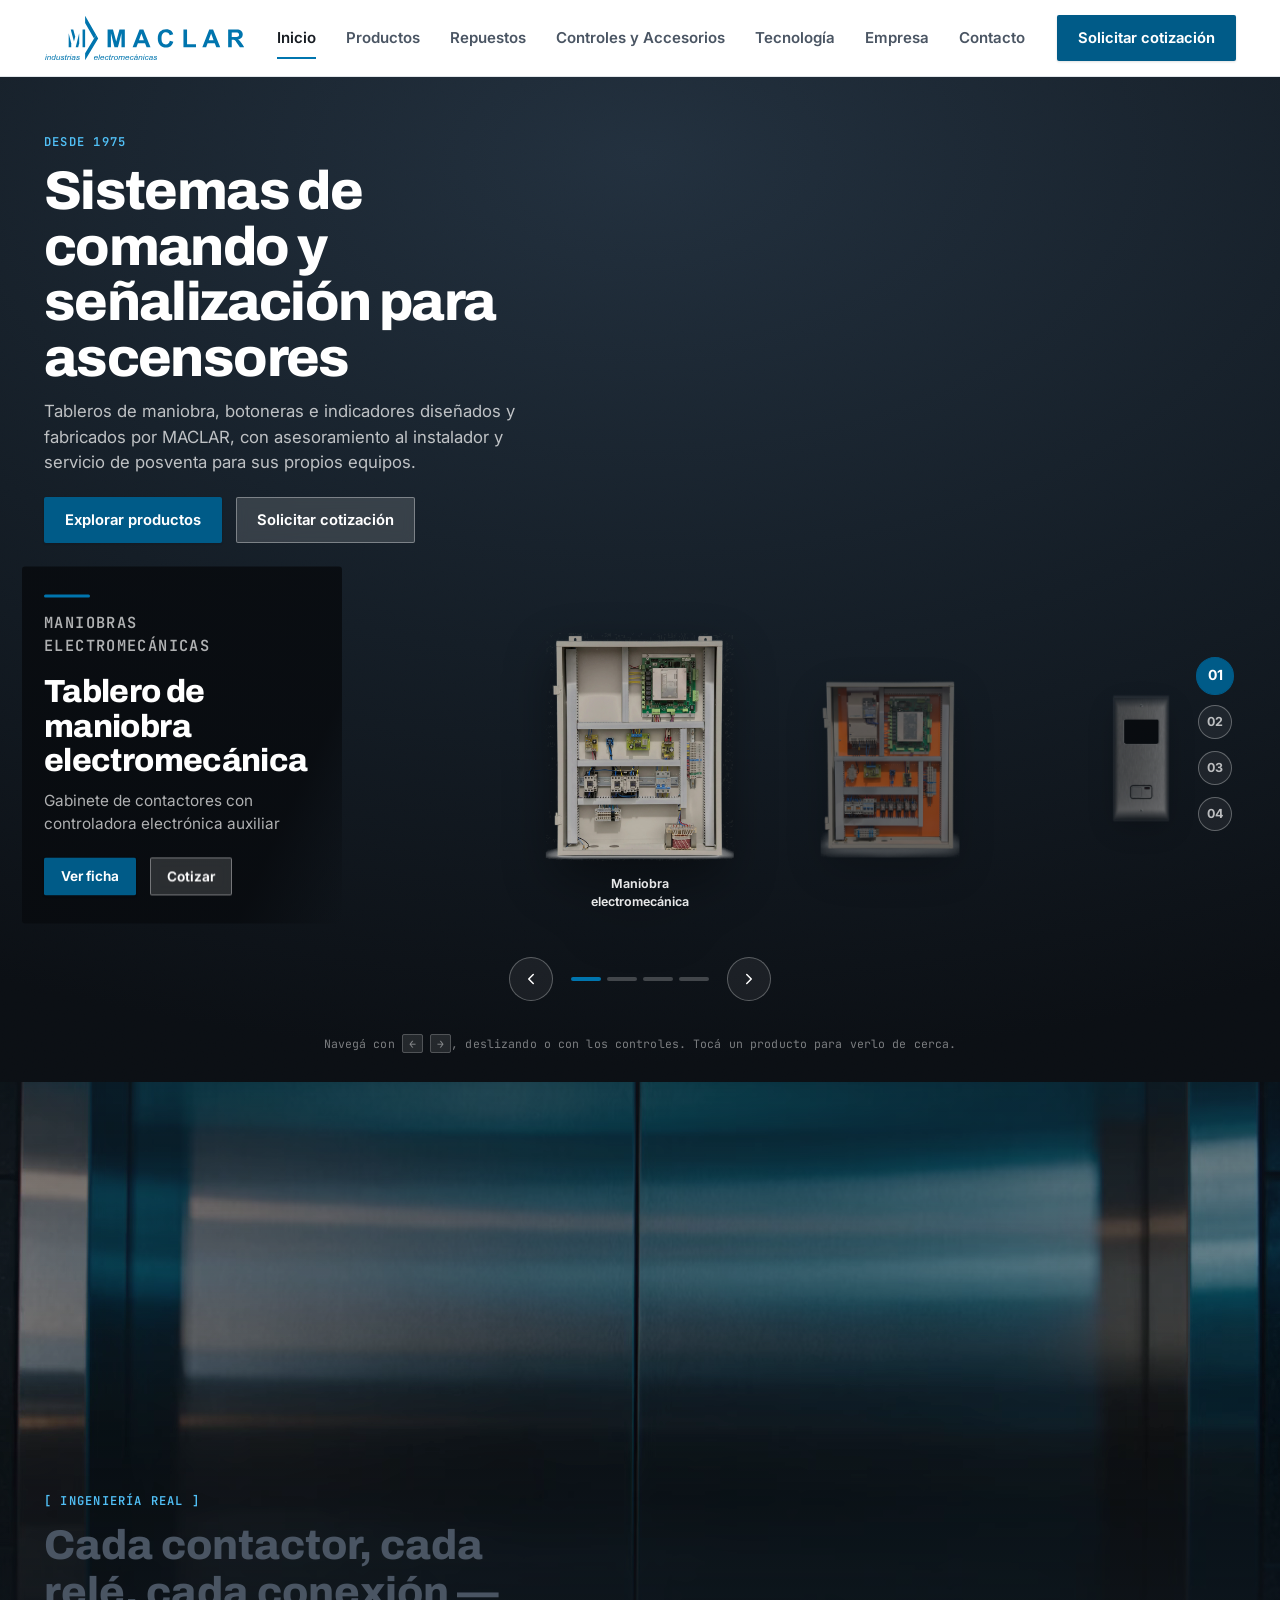
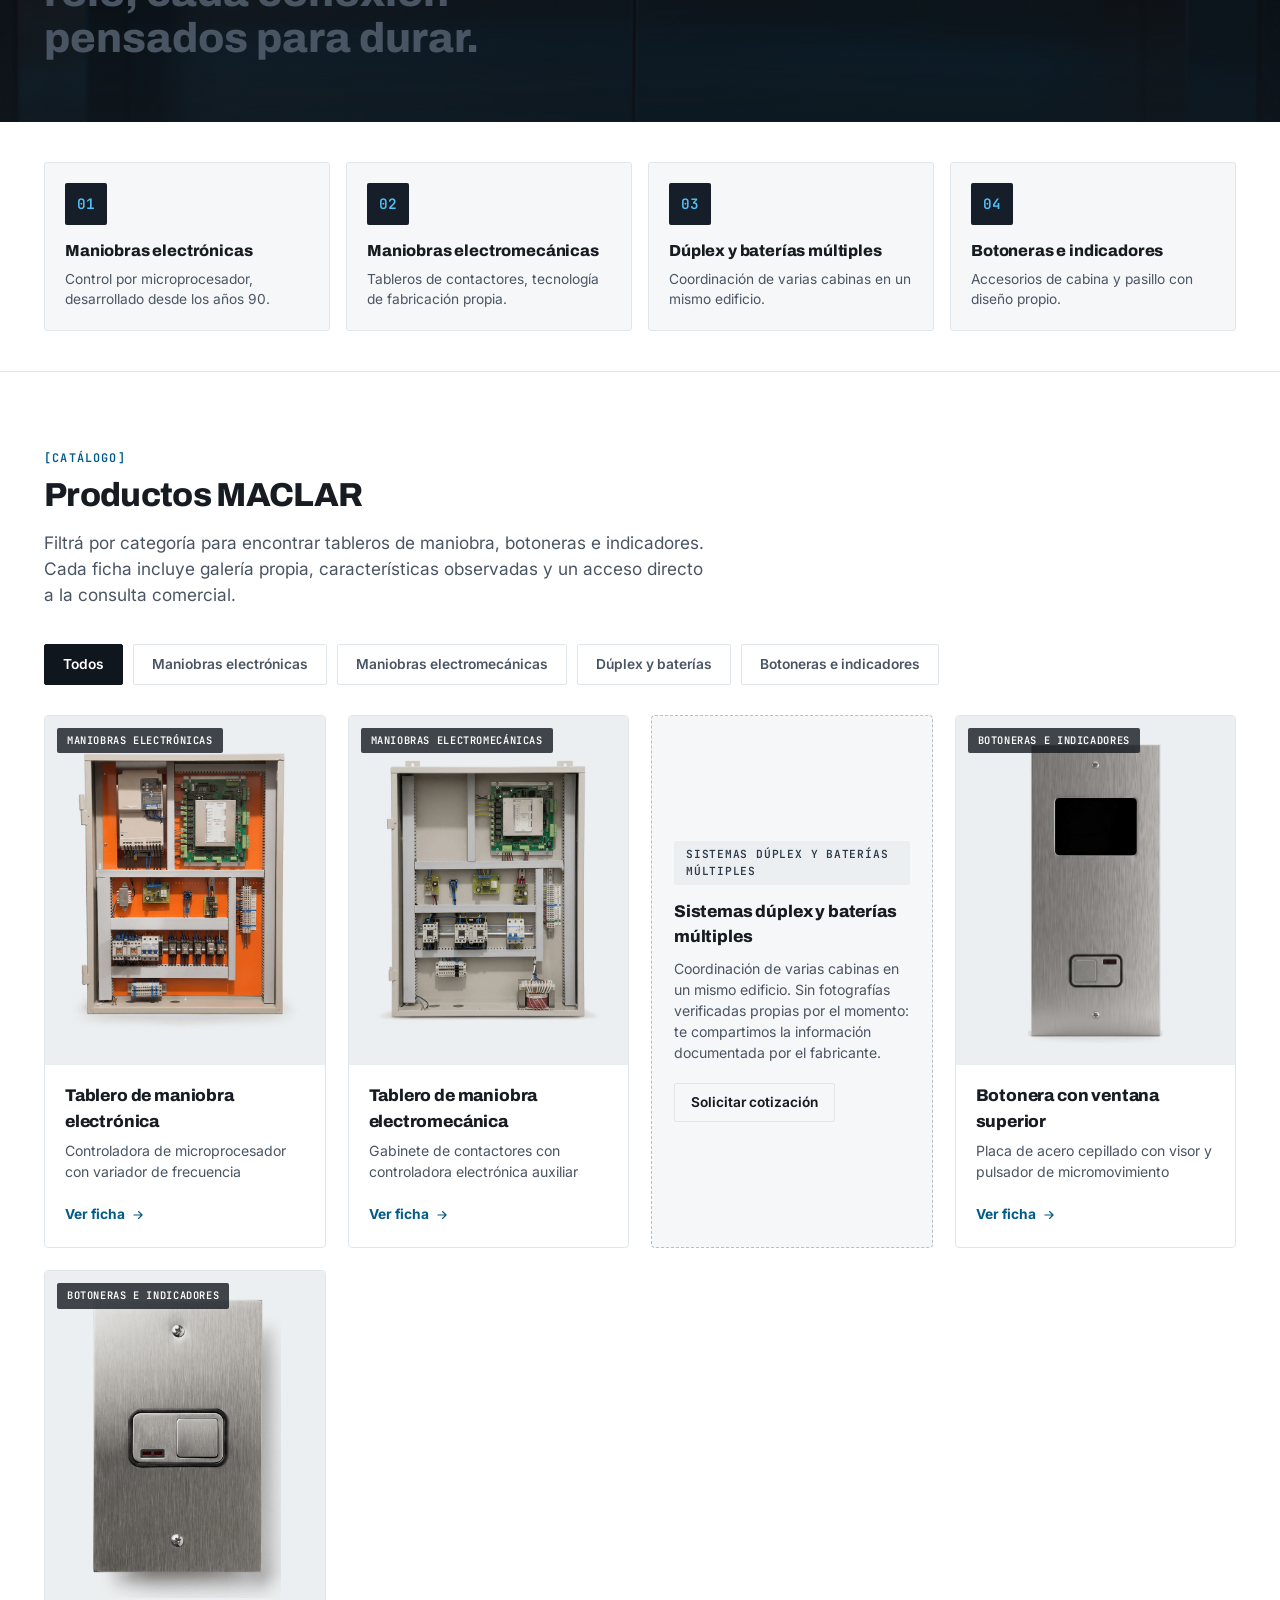
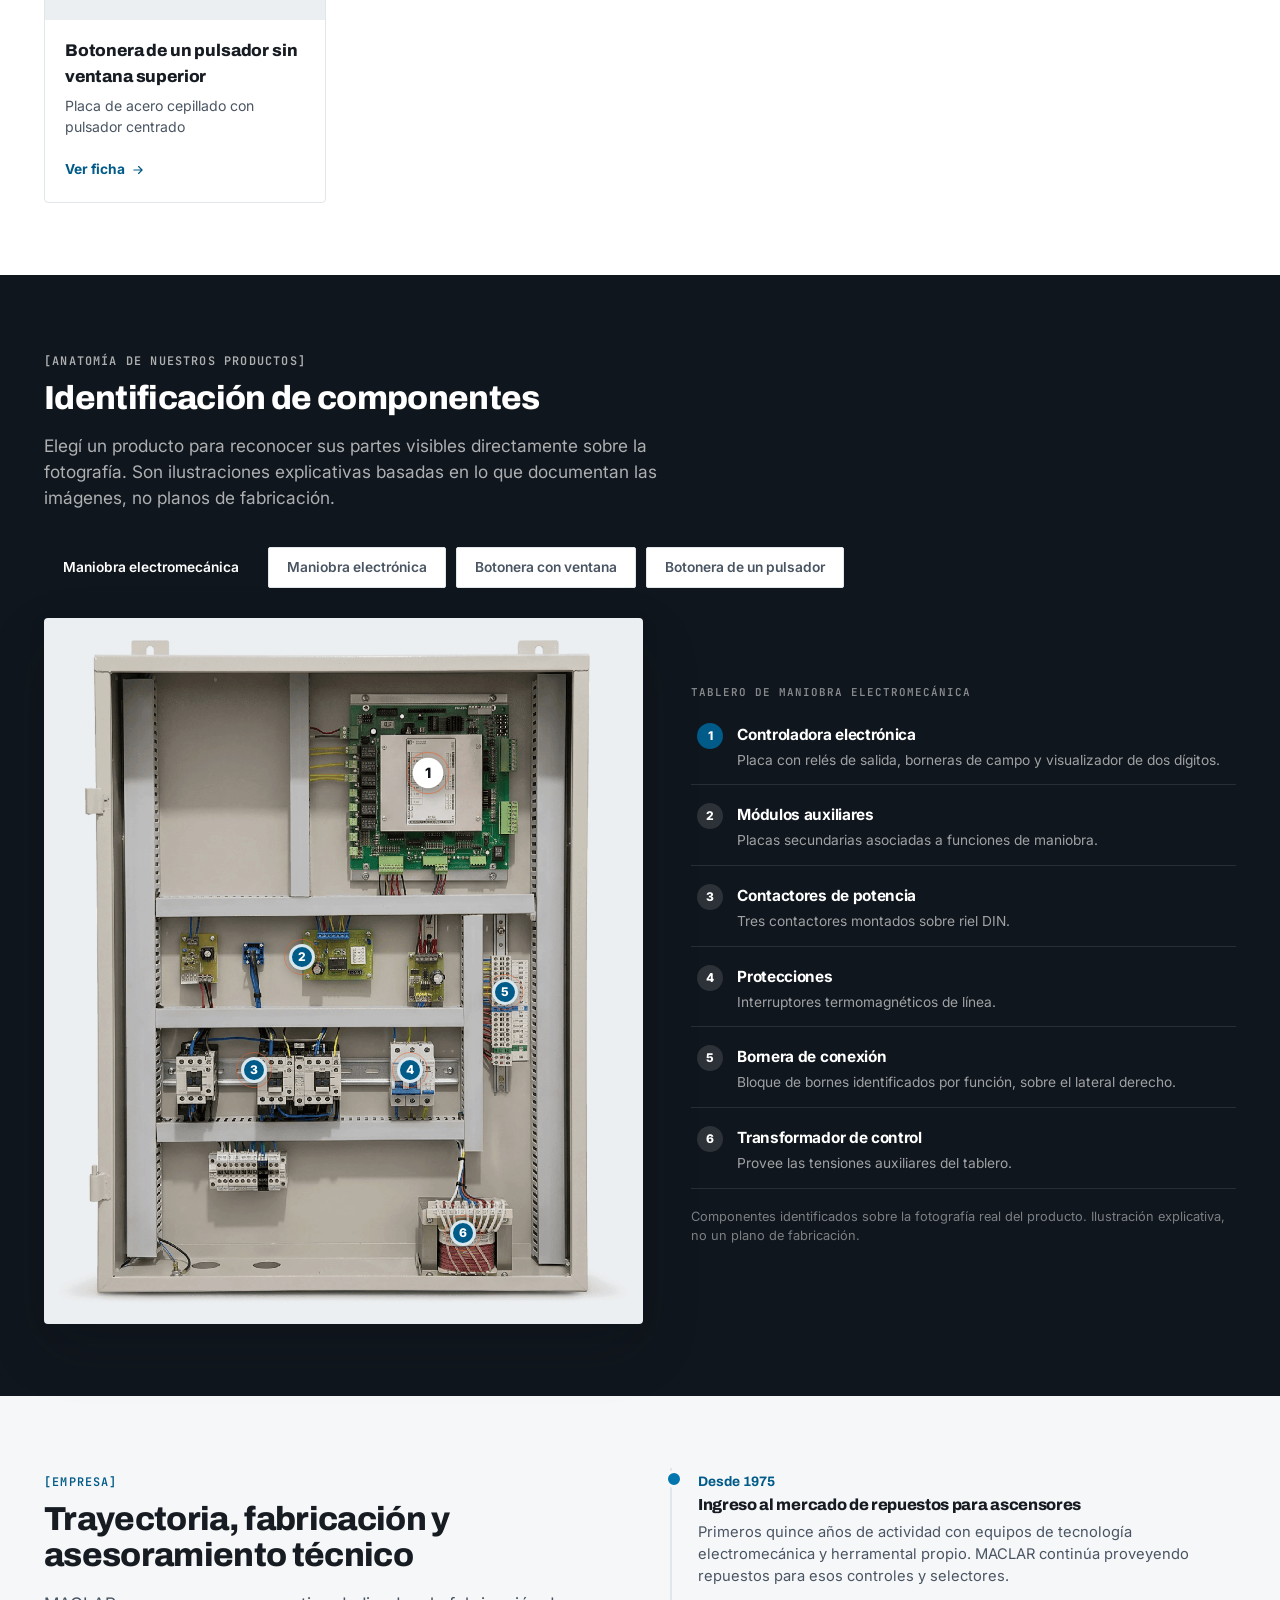
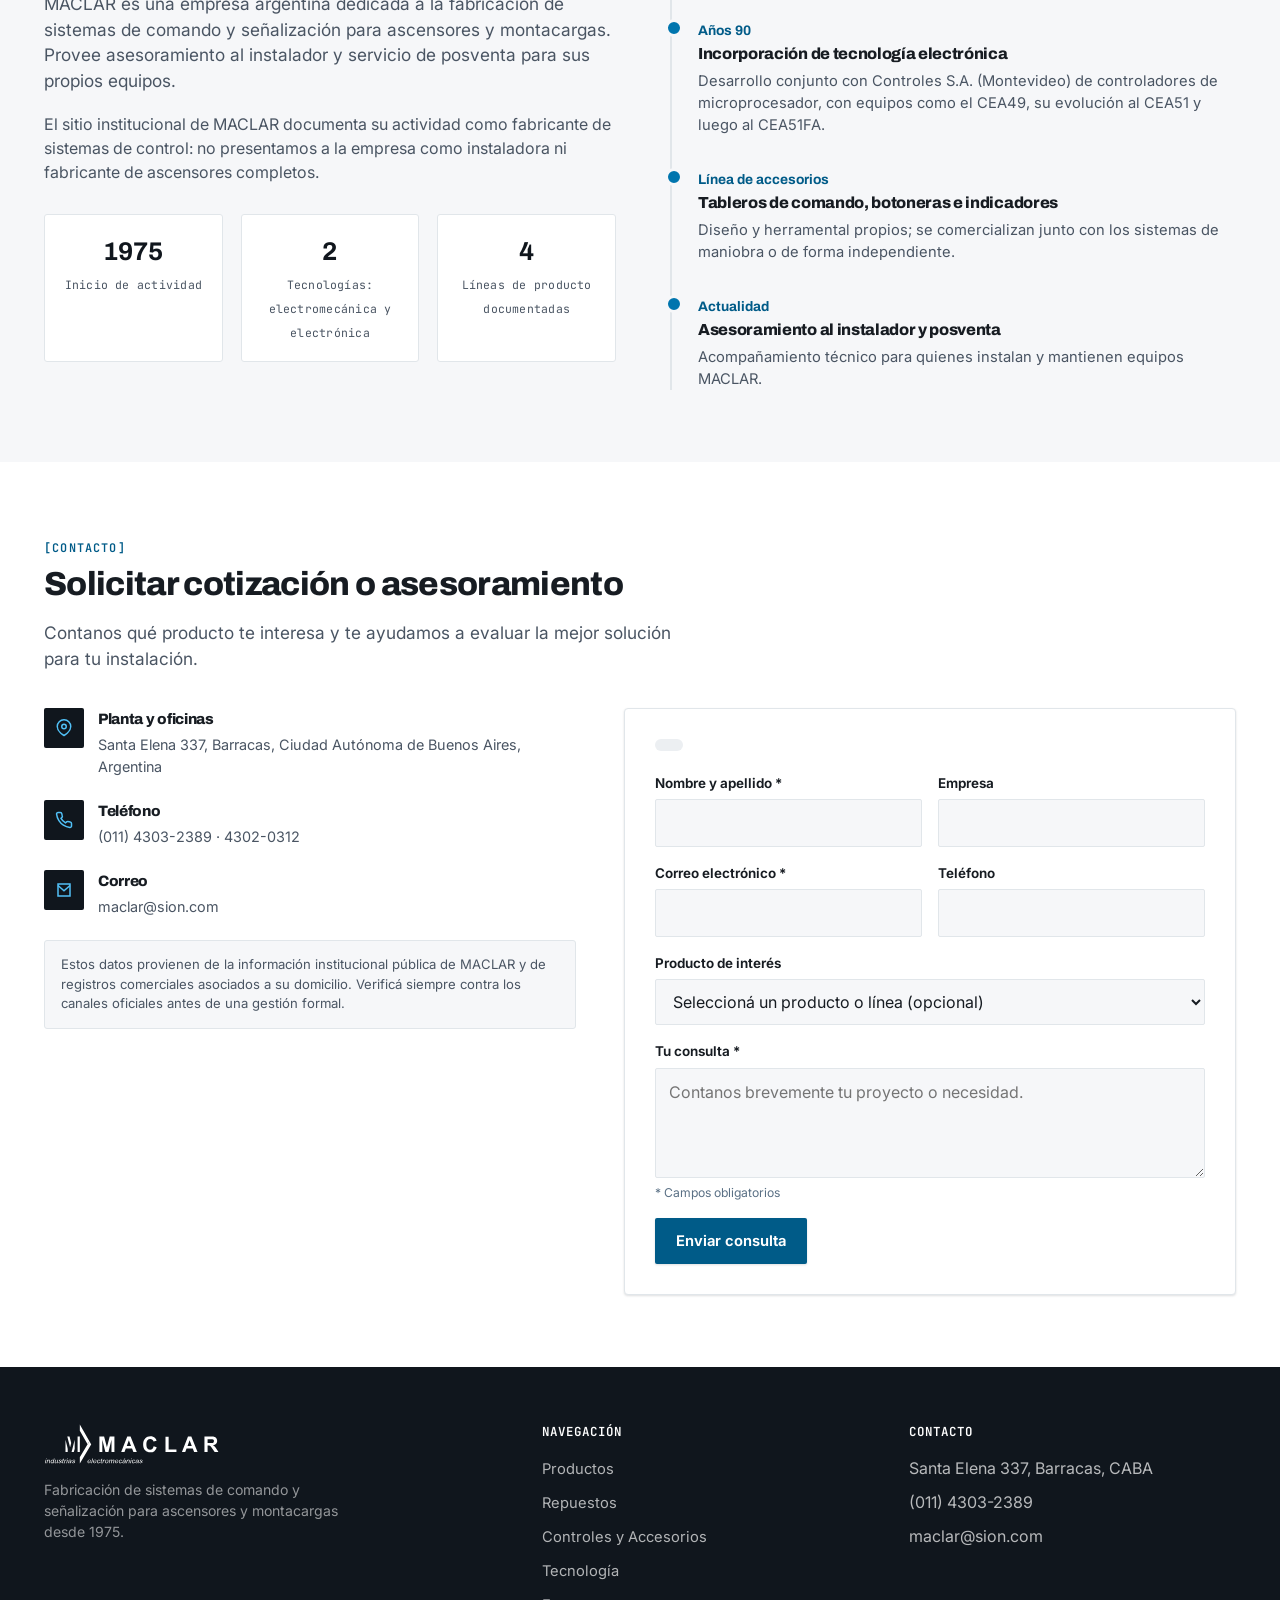
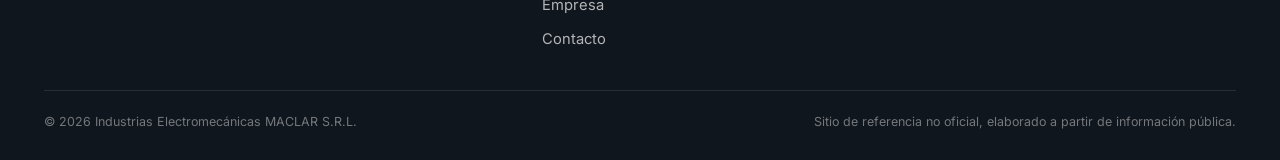
==== commit 47a2d6b0: "Agregar catálogo de Controles y Accesorios desde nueva planilla Importa como nueva página productos-" ====
--- a/index.html
+++ b/index.html
@@ -24,6 +24,7 @@
       <a href="index.html" aria-current="page">Inicio</a>
       <a href="index.html#catalogo">Productos</a>
       <a href="repuestos.html">Repuestos</a>
+      <a href="productos-extra.html">Controles y Accesorios</a>
       <a href="index.html#anatomia">Tecnología</a>
       <a href="index.html#empresa">Empresa</a>
       <a href="index.html#contacto">Contacto</a>
@@ -38,7 +39,8 @@
   <nav id="mobile-nav" class="mobile-nav" data-mobile-nav aria-label="Navegación móvil">
     <a href="index.html">Inicio</a>
     <a href="index.html#catalogo">Productos</a>
-      <a href="repuestos.html">Repuestos</a>
+    <a href="repuestos.html">Repuestos</a>
+    <a href="productos-extra.html">Controles y Accesorios</a>
     <a href="index.html#anatomia">Tecnología</a>
     <a href="index.html#empresa">Empresa</a>
     <a href="index.html#contacto">Contacto</a>
@@ -291,6 +293,7 @@
         <ul>
           <li><a href="index.html#catalogo">Productos</a></li>
           <li><a href="repuestos.html">Repuestos</a></li>
+          <li><a href="productos-extra.html">Controles y Accesorios</a></li>
           <li><a href="index.html#anatomia">Tecnología</a></li>
           <li><a href="index.html#empresa">Empresa</a></li>
           <li><a href="index.html#contacto">Contacto</a></li>
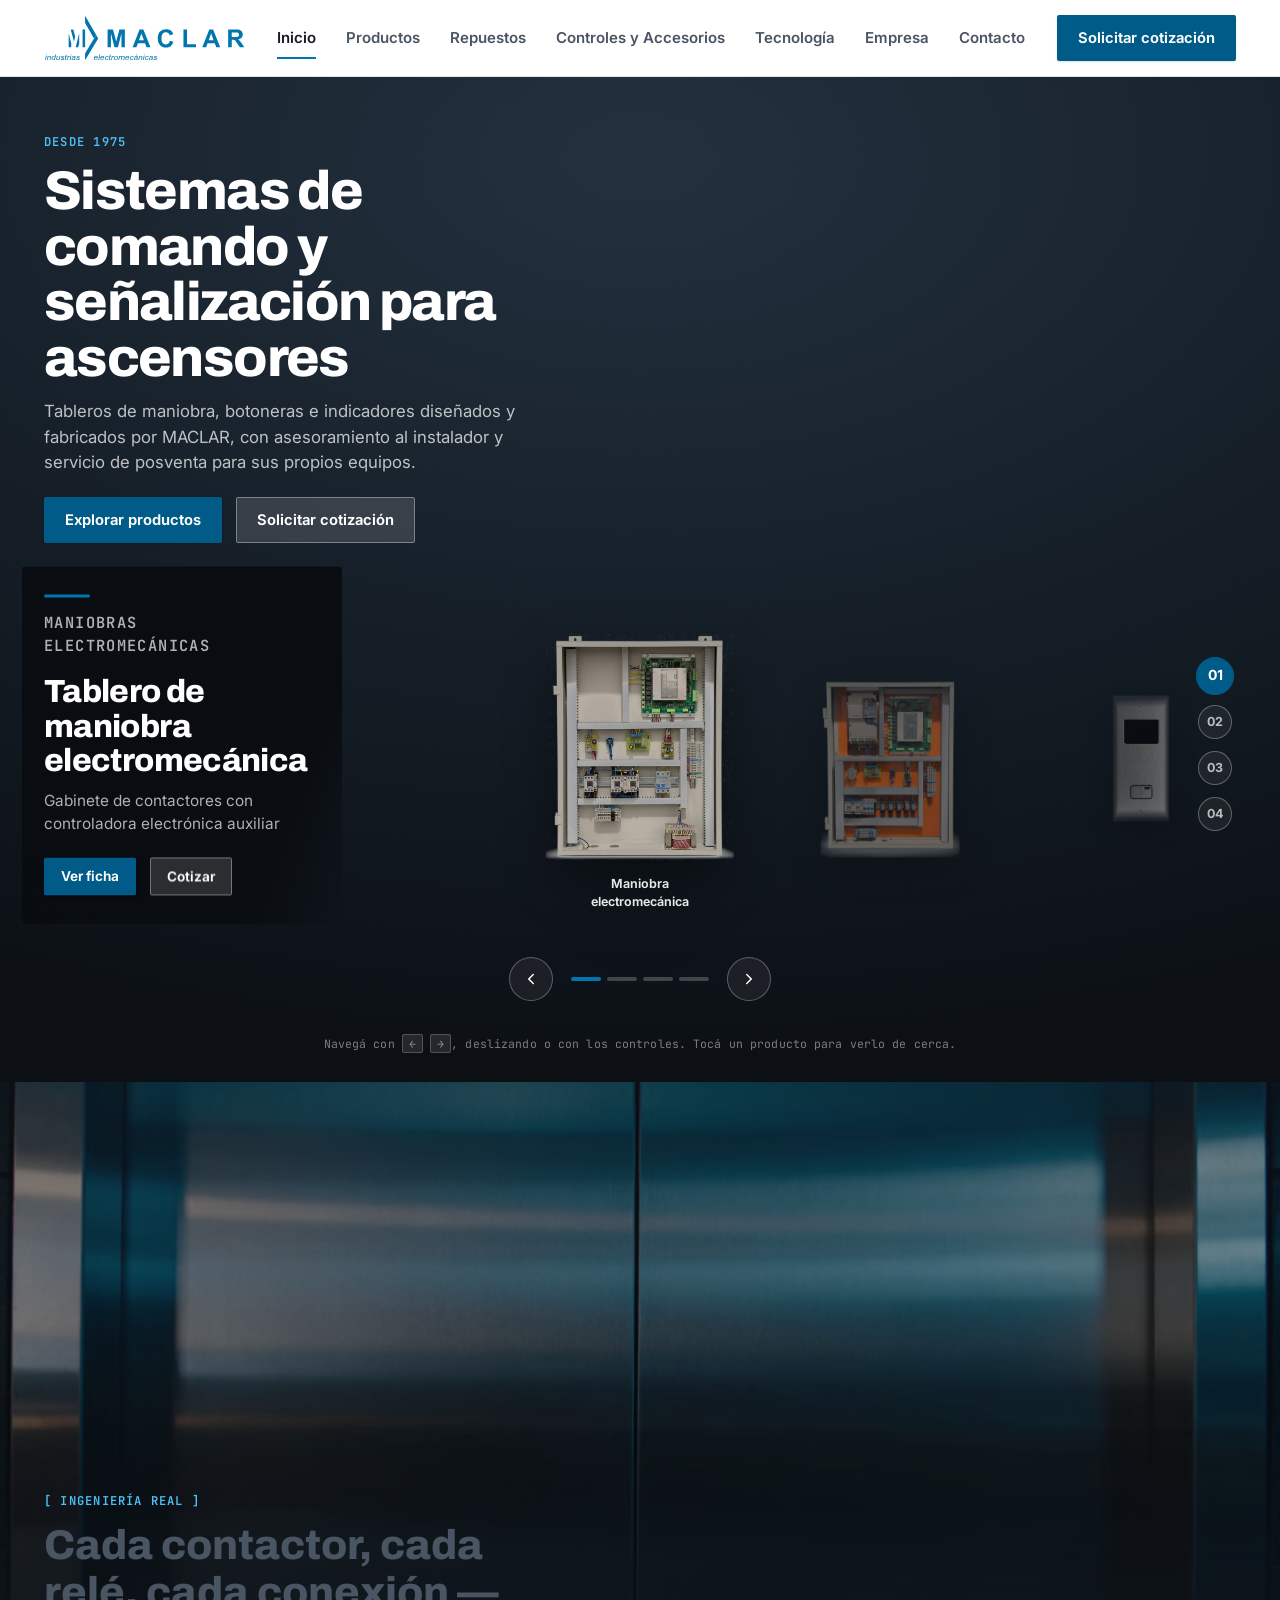
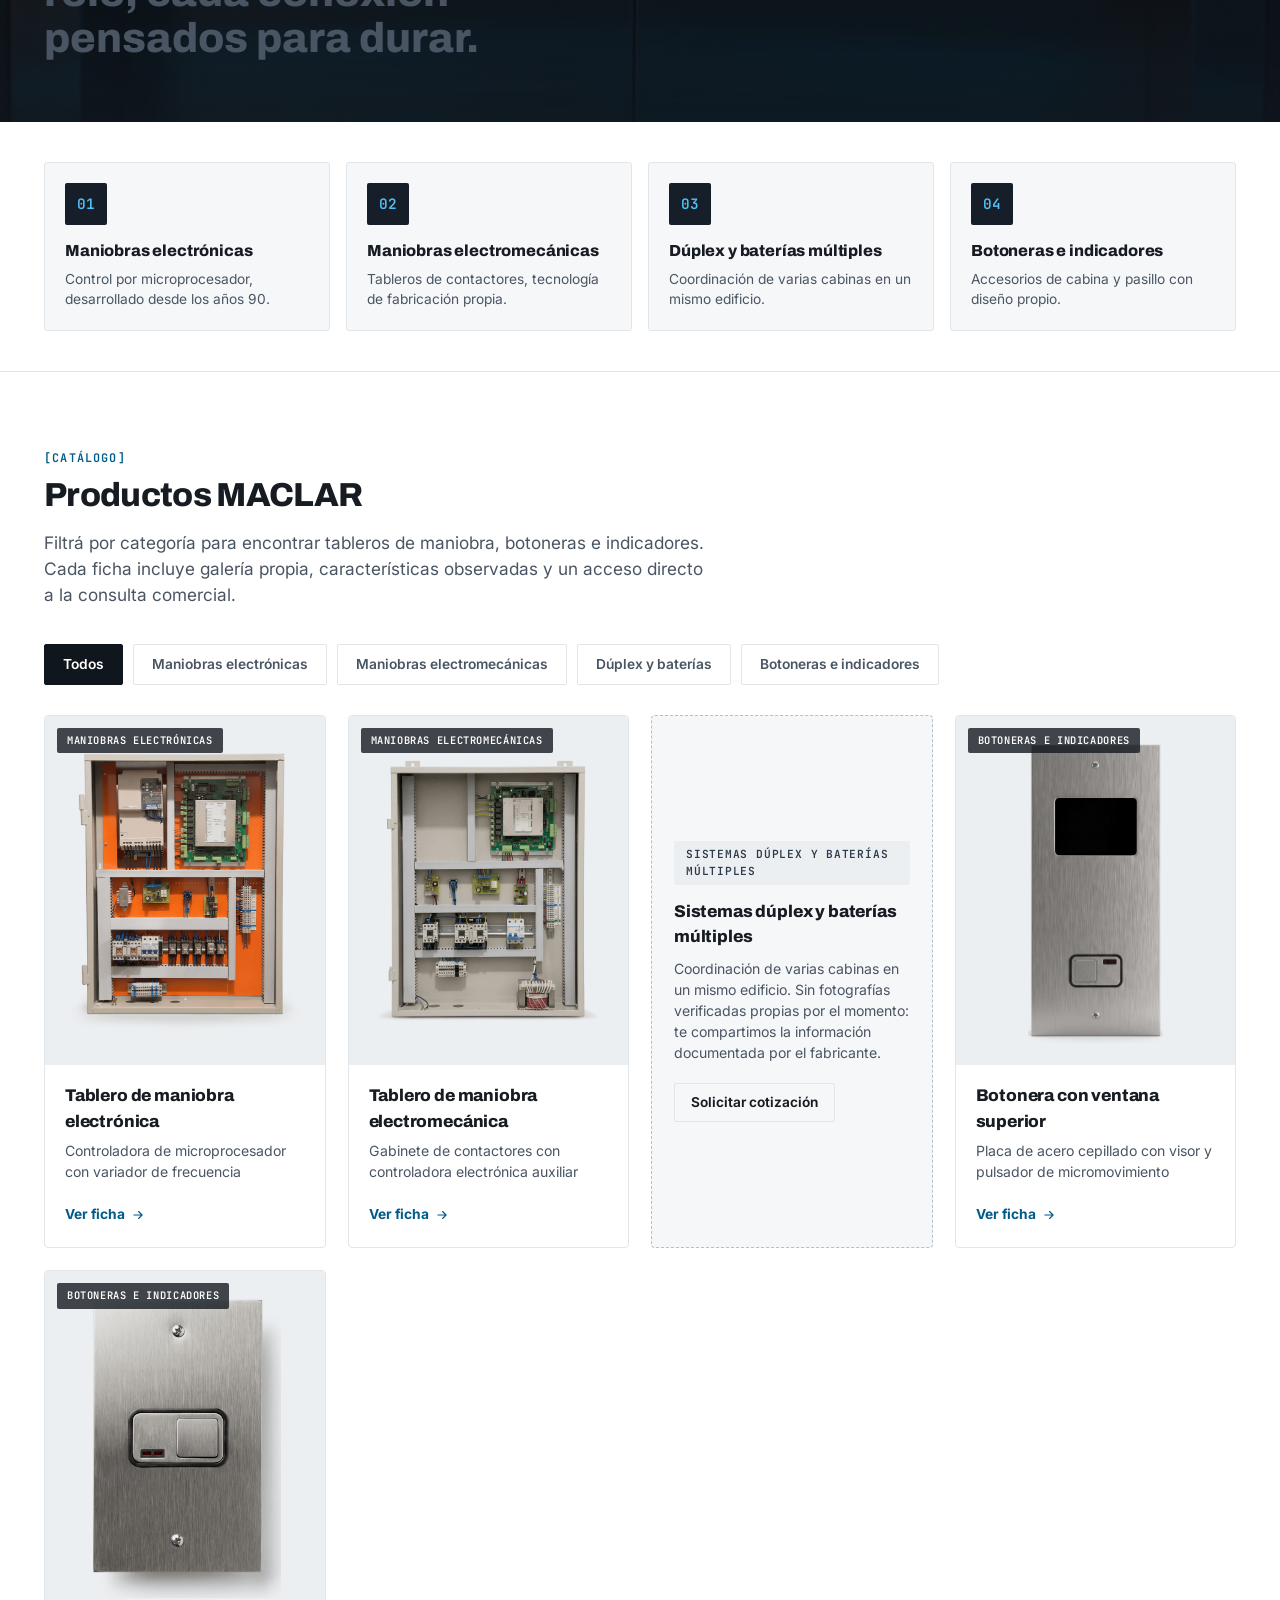
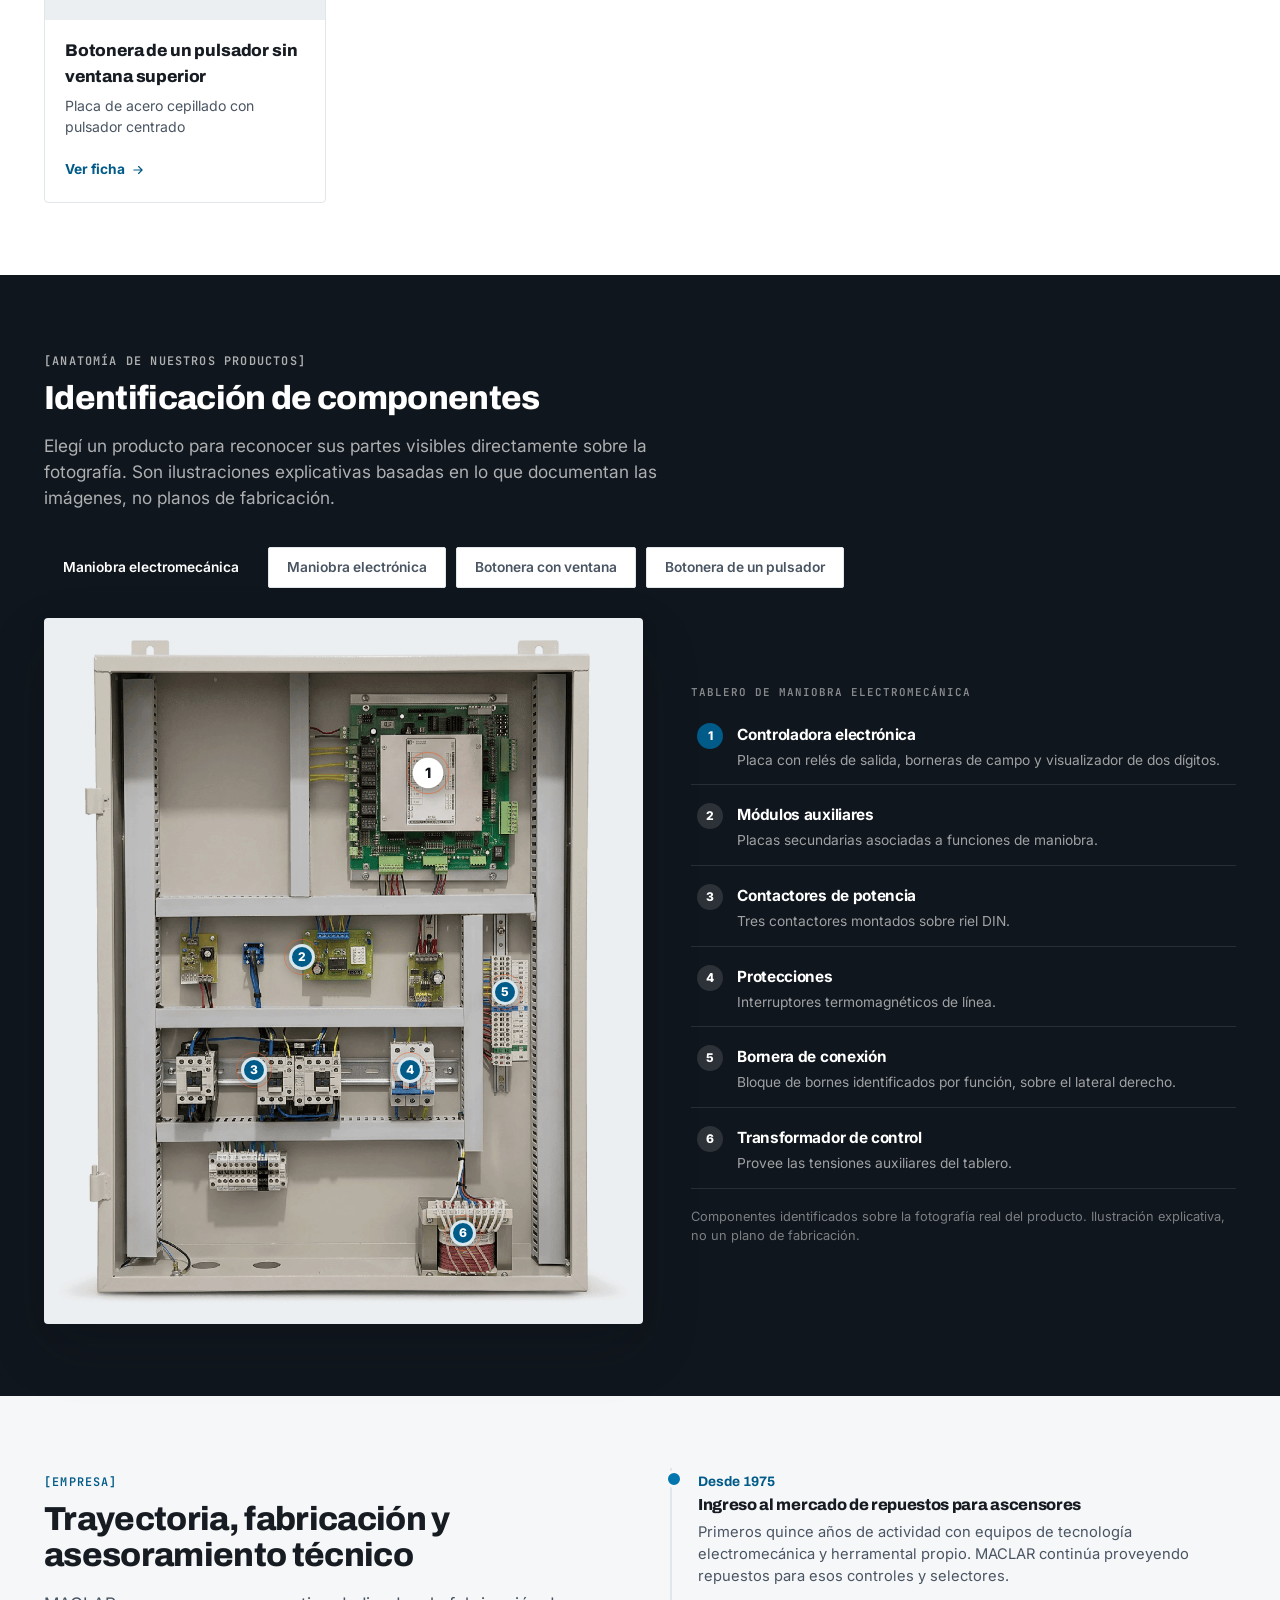
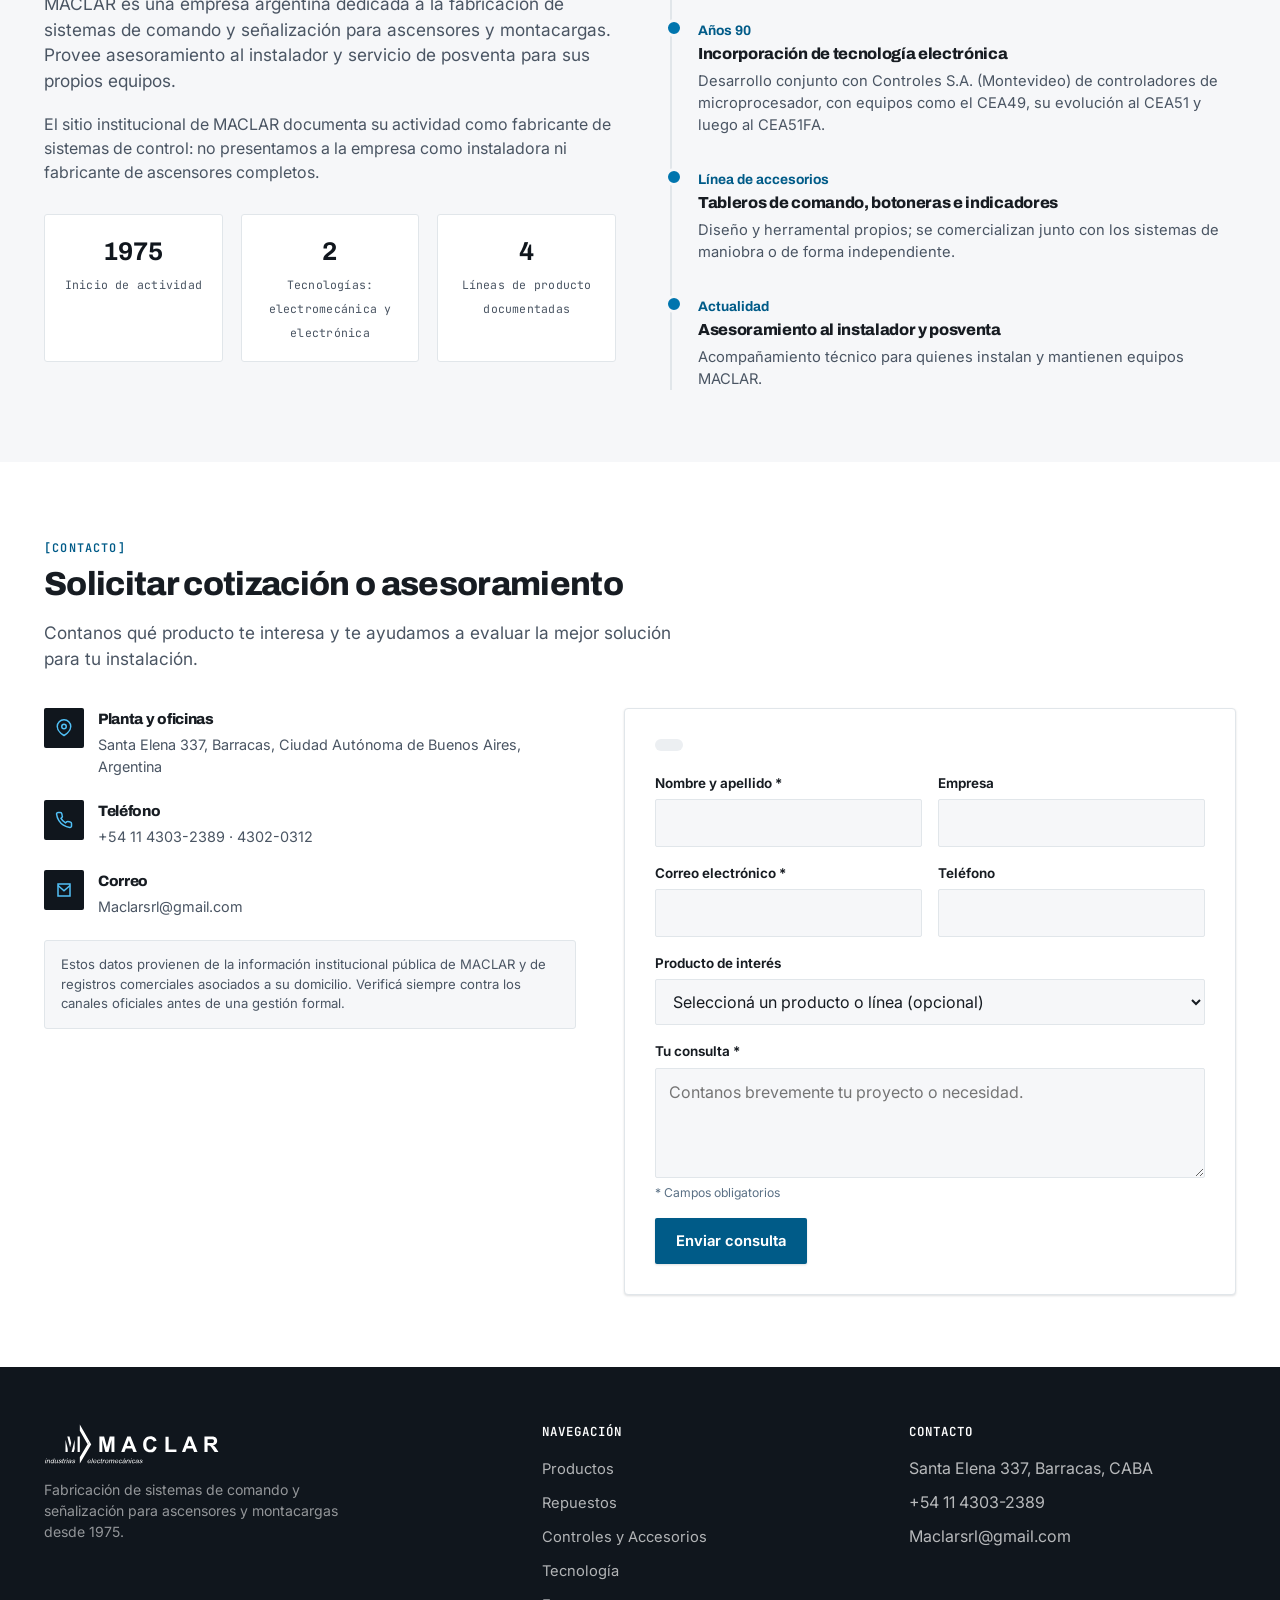
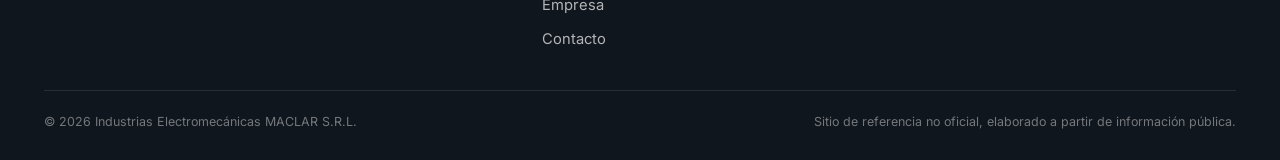
==== commit 6976463e: "Actualizar correo y formato de teléfono de contacto en todo el sitio Reemplaza maclar@sion.com por M" ====
--- a/index.html
+++ b/index.html
@@ -224,13 +224,13 @@
             <span class="contact-info-item__icon" aria-hidden="true">
               <svg width="18" height="18" viewBox="0 0 24 24" fill="none"><path d="M22 16.9v3a2 2 0 01-2.2 2 19.8 19.8 0 01-8.6-3.1 19.5 19.5 0 01-6-6A19.8 19.8 0 012.1 4.2 2 2 0 014.1 2h3a2 2 0 012 1.7c.1.9.3 1.8.6 2.7a2 2 0 01-.4 2.1L8 9.9a16 16 0 006 6l1.4-1.4a2 2 0 012.1-.4c.9.3 1.8.5 2.7.6a2 2 0 011.8 2z" stroke="currentColor" stroke-width="2"/></svg>
             </span>
-            <div><h4>Teléfono</h4><p>(011) 4303-2389 · 4302-0312</p></div>
+            <div><h4>Teléfono</h4><p>+54 11 4303-2389 · 4302-0312</p></div>
           </div>
           <div class="contact-info-item">
             <span class="contact-info-item__icon" aria-hidden="true">
               <svg width="18" height="18" viewBox="0 0 24 24" fill="none"><path d="M4 4h16v16H4z" stroke="currentColor" stroke-width="2"/><path d="M4 6l8 7 8-7" stroke="currentColor" stroke-width="2"/></svg>
             </span>
-            <div><h4>Correo</h4><p>maclar@sion.com</p></div>
+            <div><h4>Correo</h4><p>Maclarsrl@gmail.com</p></div>
           </div>
           <p class="contact-note">Estos datos provienen de la información institucional pública de MACLAR y de registros comerciales asociados a su domicilio. Verificá siempre contra los canales oficiales antes de una gestión formal.</p>
         </div>
@@ -303,8 +303,8 @@
         <h4>Contacto</h4>
         <ul>
           <li>Santa Elena 337, Barracas, CABA</li>
-          <li>(011) 4303-2389</li>
-          <li>maclar@sion.com</li>
+          <li>+54 11 4303-2389</li>
+          <li>Maclarsrl@gmail.com</li>
         </ul>
       </div>
     </div>
--- a/css/styles.css
+++ b/css/styles.css
@@ -482,6 +482,7 @@
 .form-status[data-show="true"] { display: block; }
 .form-status--ok { background: #eef7ee; color: #2b6b32; border: 1px solid #cfe8cf; }
 .form-status--err { background: #fdeeee; color: #9b2c2c; border: 1px solid #f3c9c9; }
+.form-status:not(.form-status--ok):not(.form-status--err)[data-show="true"] { background: var(--steel-100); color: var(--ink-soft); border: 1px solid var(--steel-200); }
 
 /* ---------- Footer ---------- */
 .site-footer { background: var(--steel-950); color: rgba(255,255,255,0.7); padding: 56px 0 28px; }
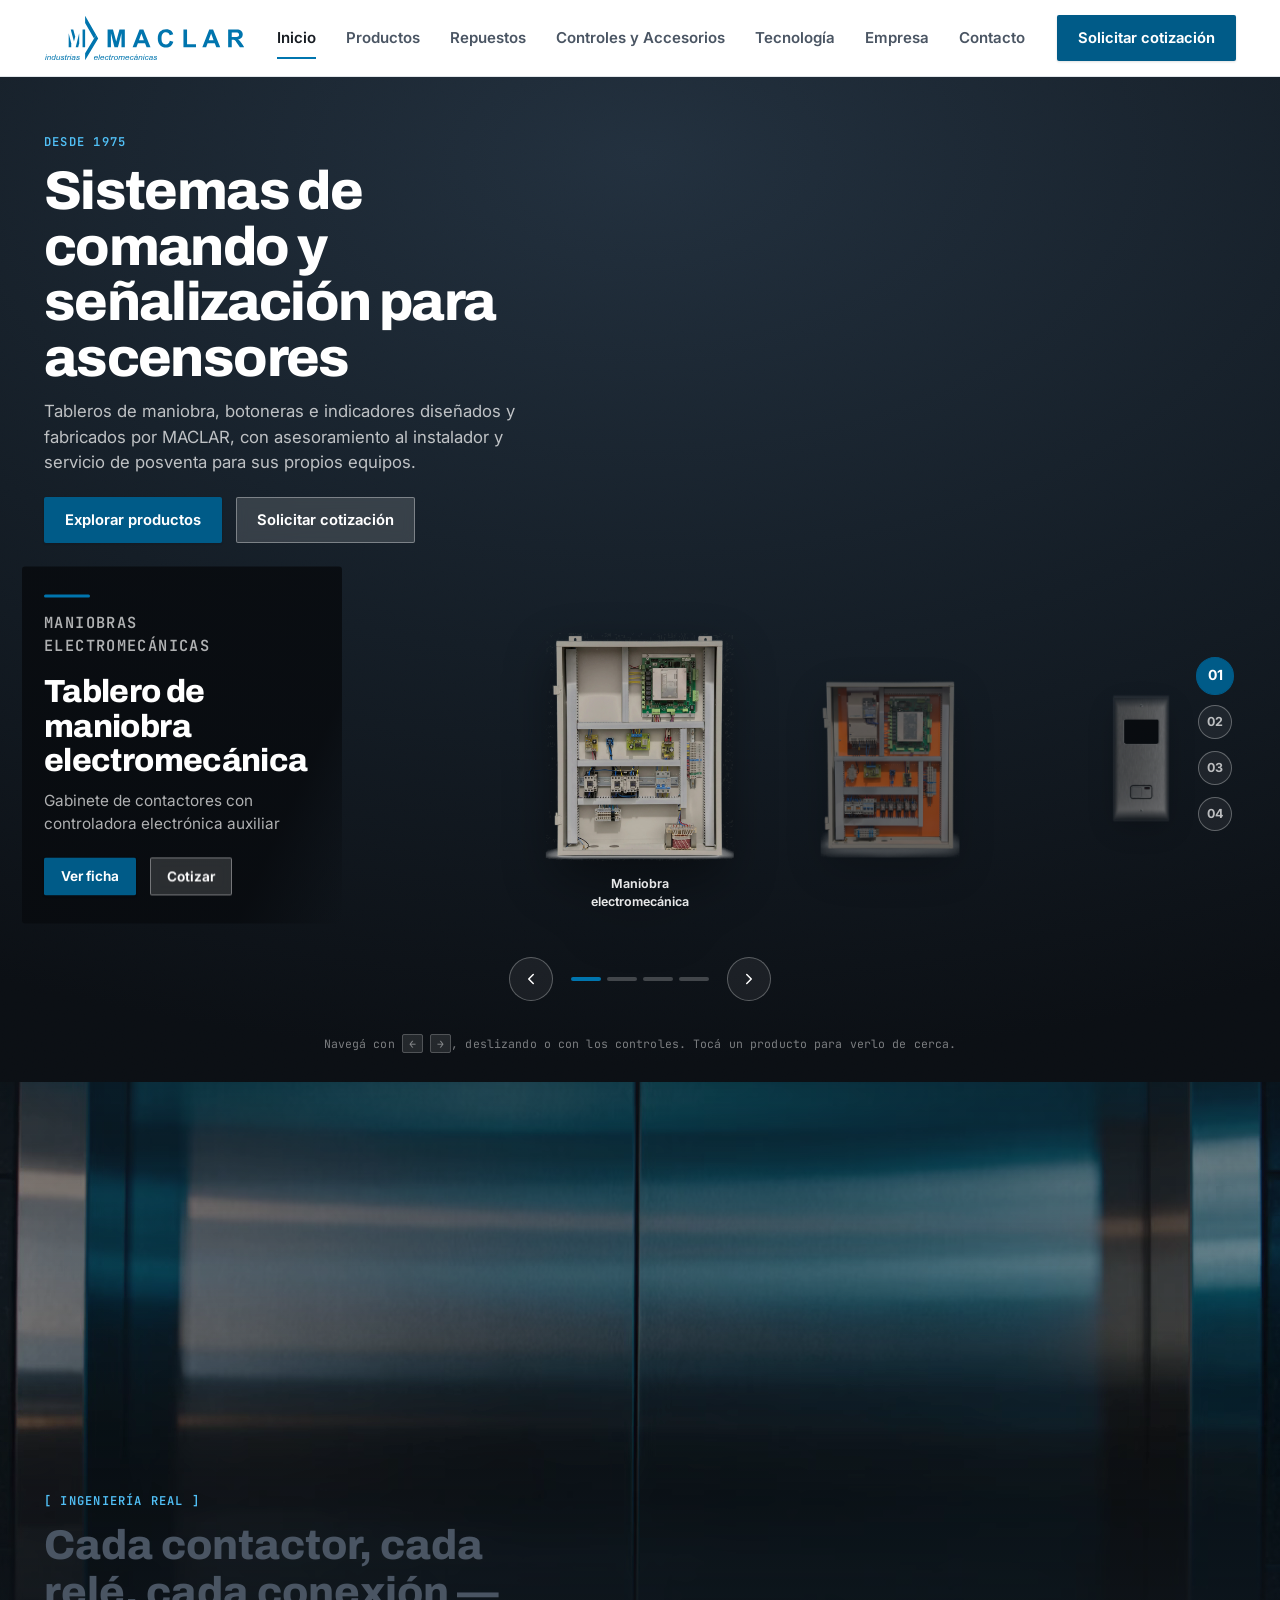
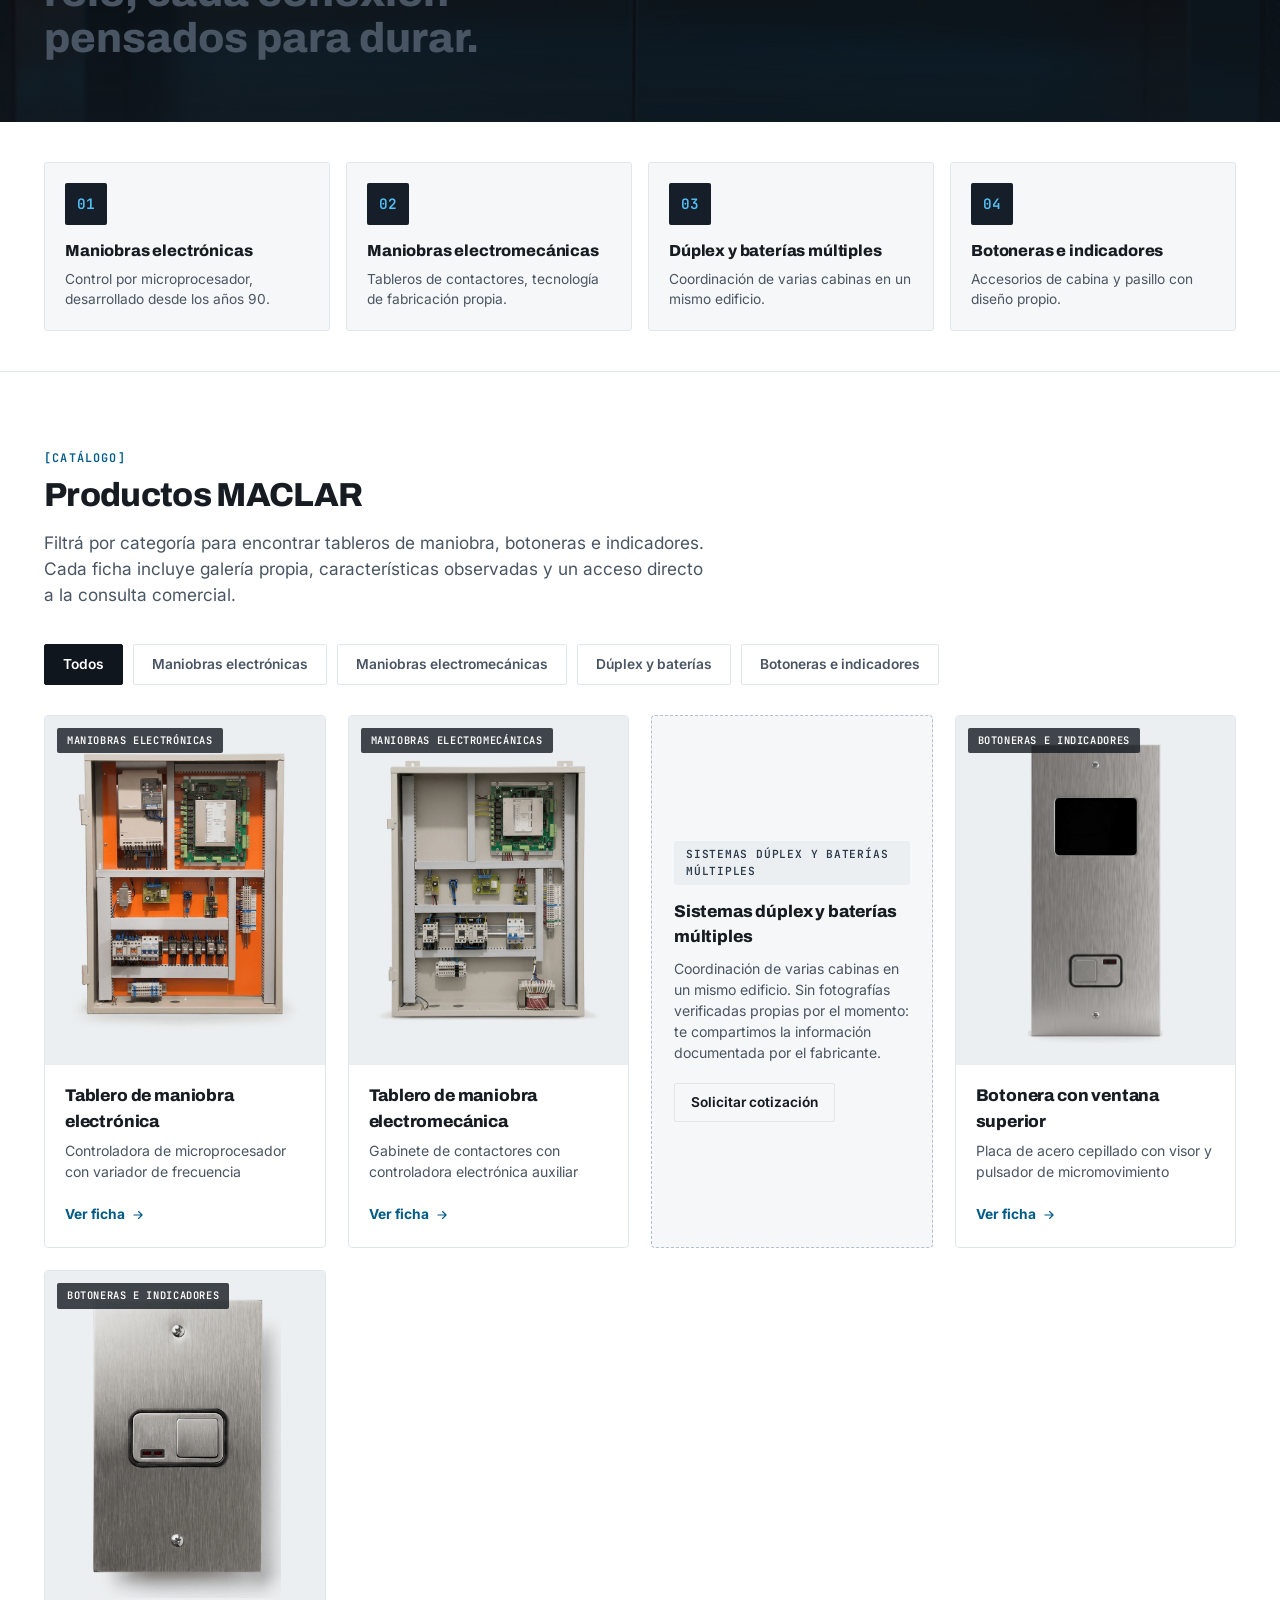
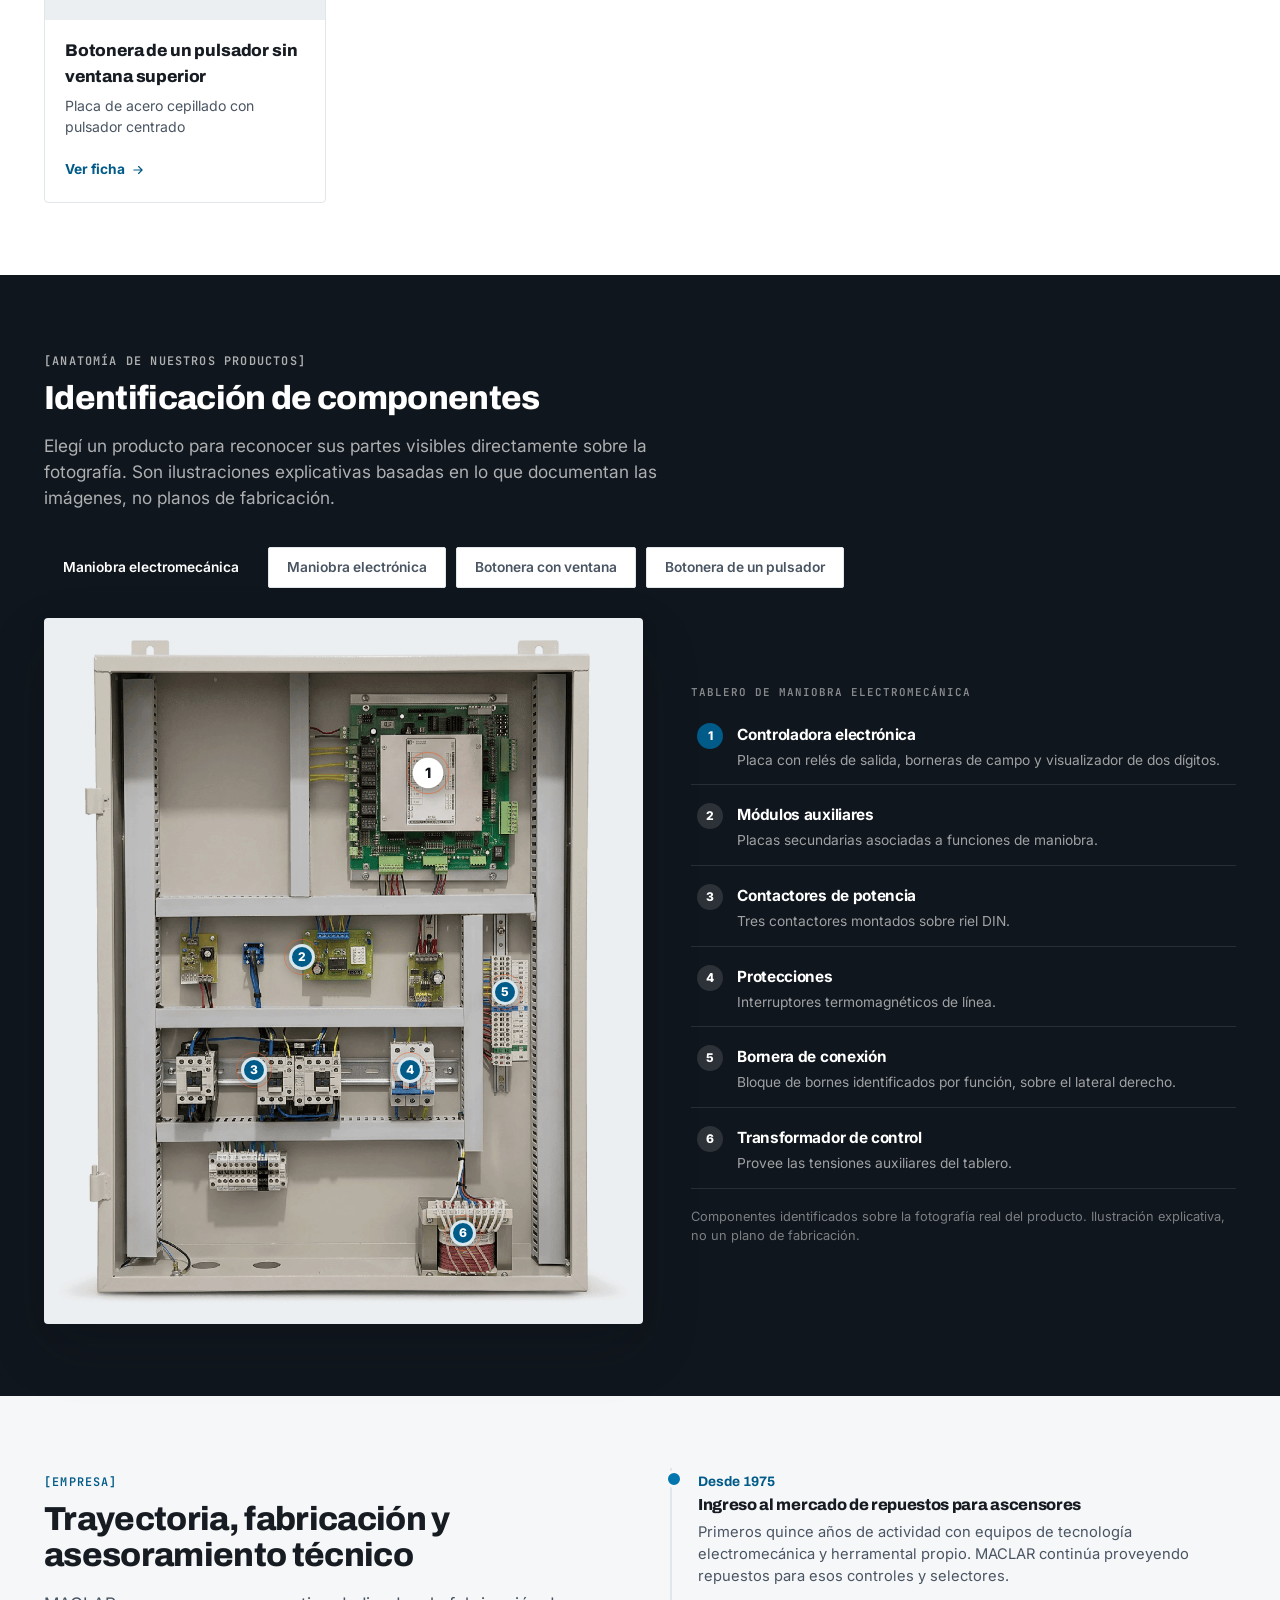
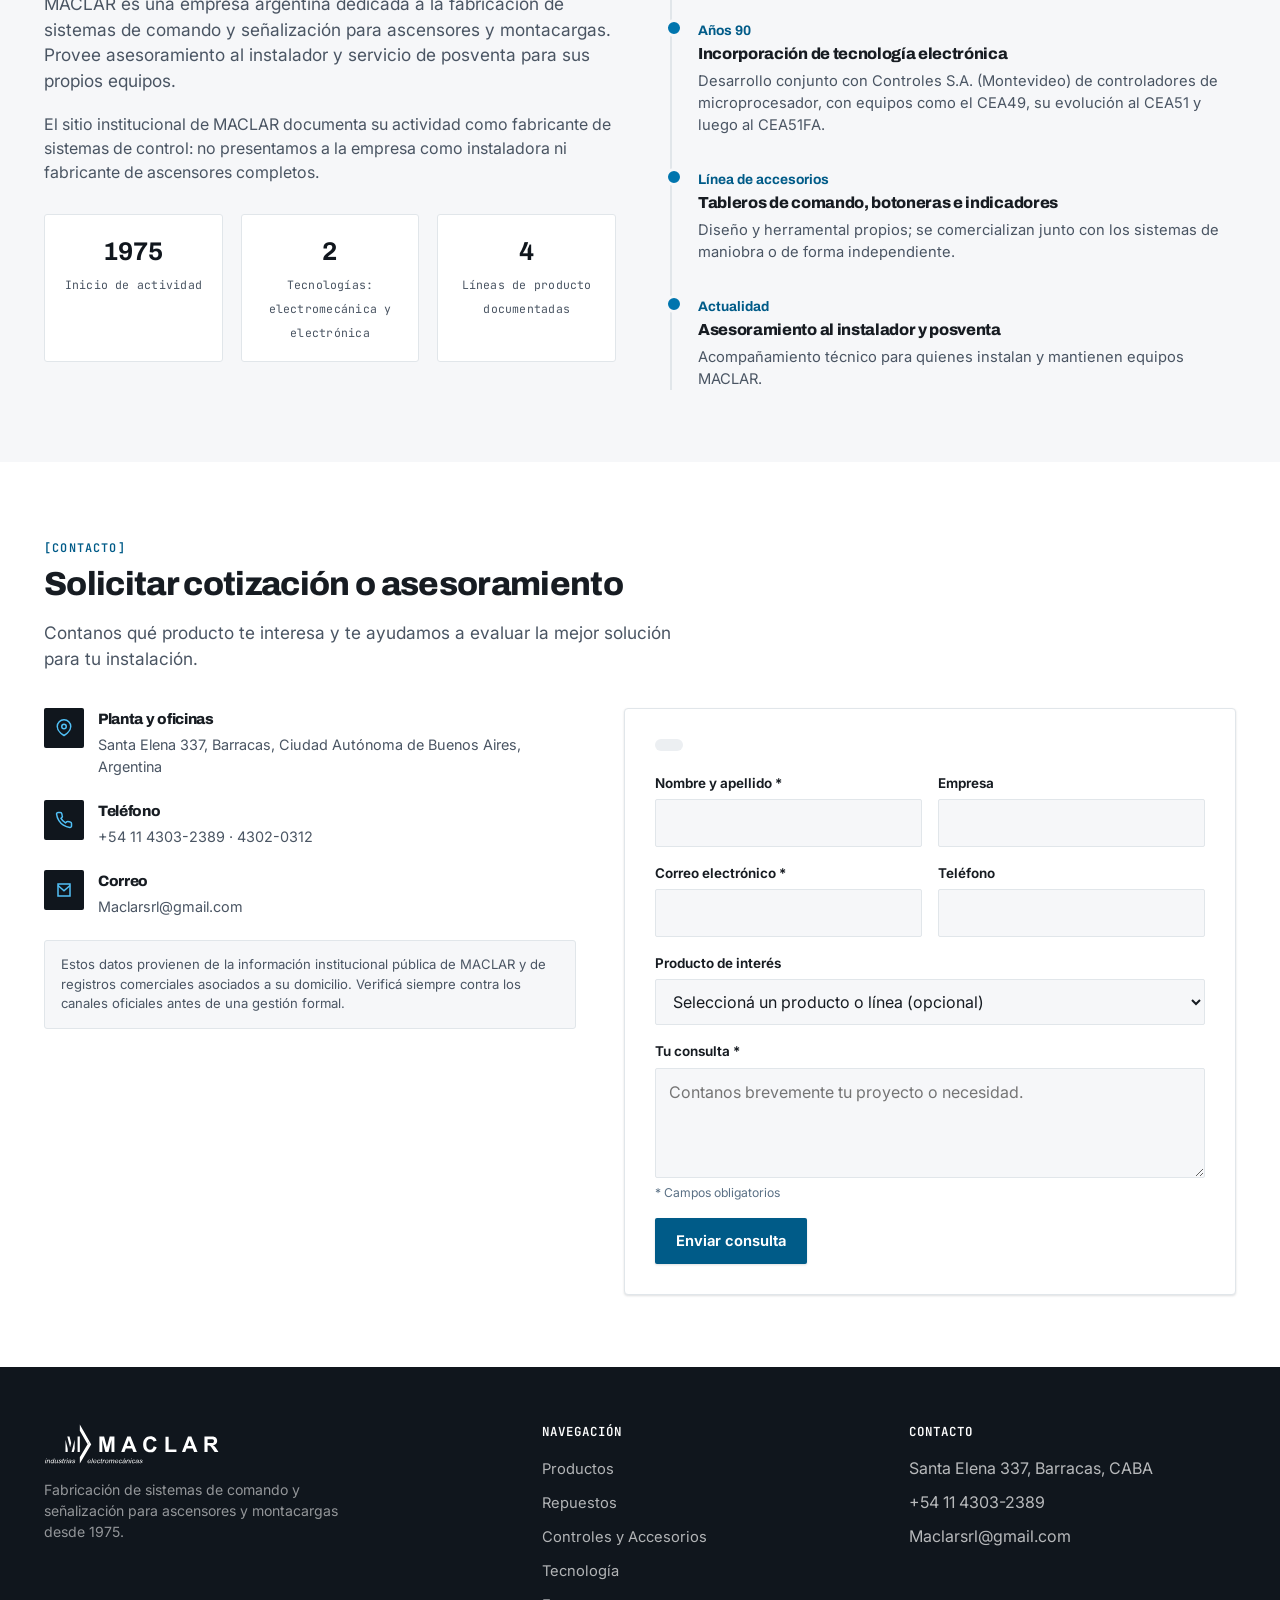
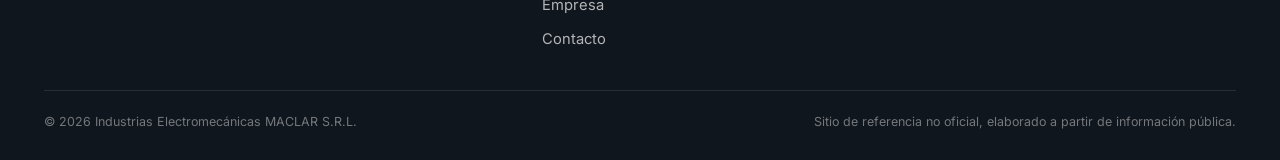
==== commit 72da8c1b: "Hacer clickeables los datos de contacto (mapa, llamada, mail) La dirección ahora abre Google Maps en" ====
--- a/index.html
+++ b/index.html
@@ -214,24 +214,24 @@
       </div>
       <div class="contact-grid">
         <div class="contact-info" data-reveal>
-          <div class="contact-info-item">
+          <a class="contact-info-item" href="https://www.google.com/maps/search/?api=1&query=Santa+Elena+337%2C+Barracas%2C+Ciudad+Aut%C3%B3noma+de+Buenos+Aires%2C+Argentina" target="_blank" rel="noopener noreferrer">
             <span class="contact-info-item__icon" aria-hidden="true">
               <svg width="18" height="18" viewBox="0 0 24 24" fill="none"><path d="M21 10c0 7-9 12-9 12S3 17 3 10a9 9 0 1118 0z" stroke="currentColor" stroke-width="2"/><circle cx="12" cy="10" r="3" stroke="currentColor" stroke-width="2"/></svg>
             </span>
             <div><h4>Planta y oficinas</h4><p>Santa Elena 337, Barracas, Ciudad Autónoma de Buenos Aires, Argentina</p></div>
-          </div>
-          <div class="contact-info-item">
+          </a>
+          <a class="contact-info-item" href="tel:+541143032389">
             <span class="contact-info-item__icon" aria-hidden="true">
               <svg width="18" height="18" viewBox="0 0 24 24" fill="none"><path d="M22 16.9v3a2 2 0 01-2.2 2 19.8 19.8 0 01-8.6-3.1 19.5 19.5 0 01-6-6A19.8 19.8 0 012.1 4.2 2 2 0 014.1 2h3a2 2 0 012 1.7c.1.9.3 1.8.6 2.7a2 2 0 01-.4 2.1L8 9.9a16 16 0 006 6l1.4-1.4a2 2 0 012.1-.4c.9.3 1.8.5 2.7.6a2 2 0 011.8 2z" stroke="currentColor" stroke-width="2"/></svg>
             </span>
             <div><h4>Teléfono</h4><p>+54 11 4303-2389 · 4302-0312</p></div>
-          </div>
-          <div class="contact-info-item">
+          </a>
+          <a class="contact-info-item" href="mailto:Maclarsrl@gmail.com">
             <span class="contact-info-item__icon" aria-hidden="true">
               <svg width="18" height="18" viewBox="0 0 24 24" fill="none"><path d="M4 4h16v16H4z" stroke="currentColor" stroke-width="2"/><path d="M4 6l8 7 8-7" stroke="currentColor" stroke-width="2"/></svg>
             </span>
             <div><h4>Correo</h4><p>Maclarsrl@gmail.com</p></div>
-          </div>
+          </a>
           <p class="contact-note">Estos datos provienen de la información institucional pública de MACLAR y de registros comerciales asociados a su domicilio. Verificá siempre contra los canales oficiales antes de una gestión formal.</p>
         </div>
 
--- a/css/styles.css
+++ b/css/styles.css
@@ -456,13 +456,18 @@
 .contact-grid { display: grid; grid-template-columns: 1fr 1.15fr; gap: 48px; }
 @media (max-width: 900px) { .contact-grid { grid-template-columns: 1fr; } }
 .contact-info { display: flex; flex-direction: column; gap: 22px; }
-.contact-info-item { display: flex; gap: 14px; }
+.contact-info-item { display: flex; gap: 14px; text-decoration: none; color: inherit; border-radius: var(--radius-sm); transition: transform 180ms var(--ease-soft); }
+.contact-info-item:hover { transform: translateX(4px); }
+.contact-info-item:hover .contact-info-item__icon { background: var(--accent-blue); color: #fff; }
+.contact-info-item:hover p { color: var(--accent-blue); }
+.contact-info-item:focus-visible { outline: 2px solid var(--accent-blue); outline-offset: 4px; }
 .contact-info-item__icon {
   width: 40px; height: 40px; flex: none; border-radius: var(--radius-sm); background: var(--steel-950); color: var(--accent-blue-soft);
   display: flex; align-items: center; justify-content: center;
+  transition: background 180ms var(--ease-soft), color 180ms var(--ease-soft);
 }
 .contact-info-item h4 { margin: 0 0 4px; font-size: 0.94rem; }
-.contact-info-item p { margin: 0; font-size: 0.9rem; }
+.contact-info-item p { margin: 0; font-size: 0.9rem; transition: color 180ms var(--ease-soft); }
 .contact-note { font-size: 0.82rem; background: var(--steel-50); border: 1px solid var(--line); border-radius: var(--radius-md); padding: 14px 16px; color: var(--ink-soft); }
 
 .form-card { background: #fff; border: 1px solid var(--line); border-radius: var(--radius-lg); padding: 30px; box-shadow: var(--shadow-sm); }
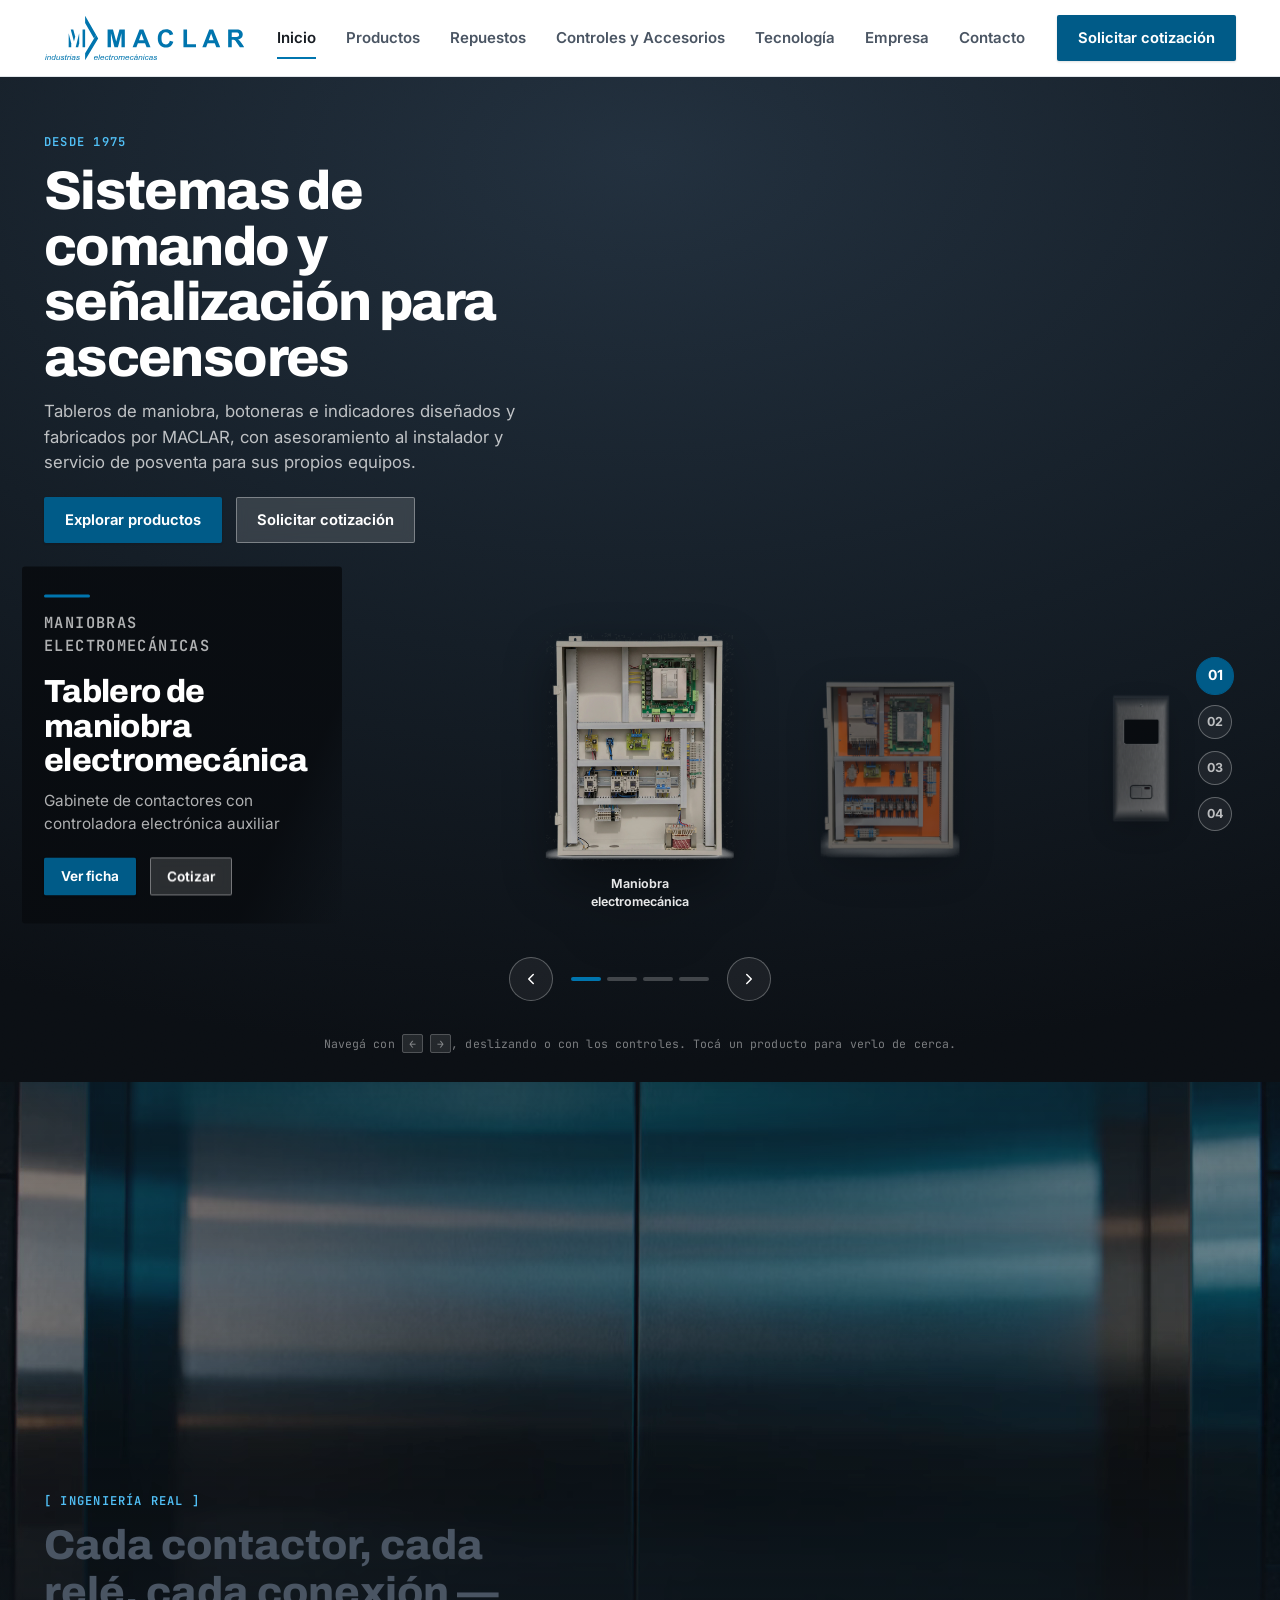
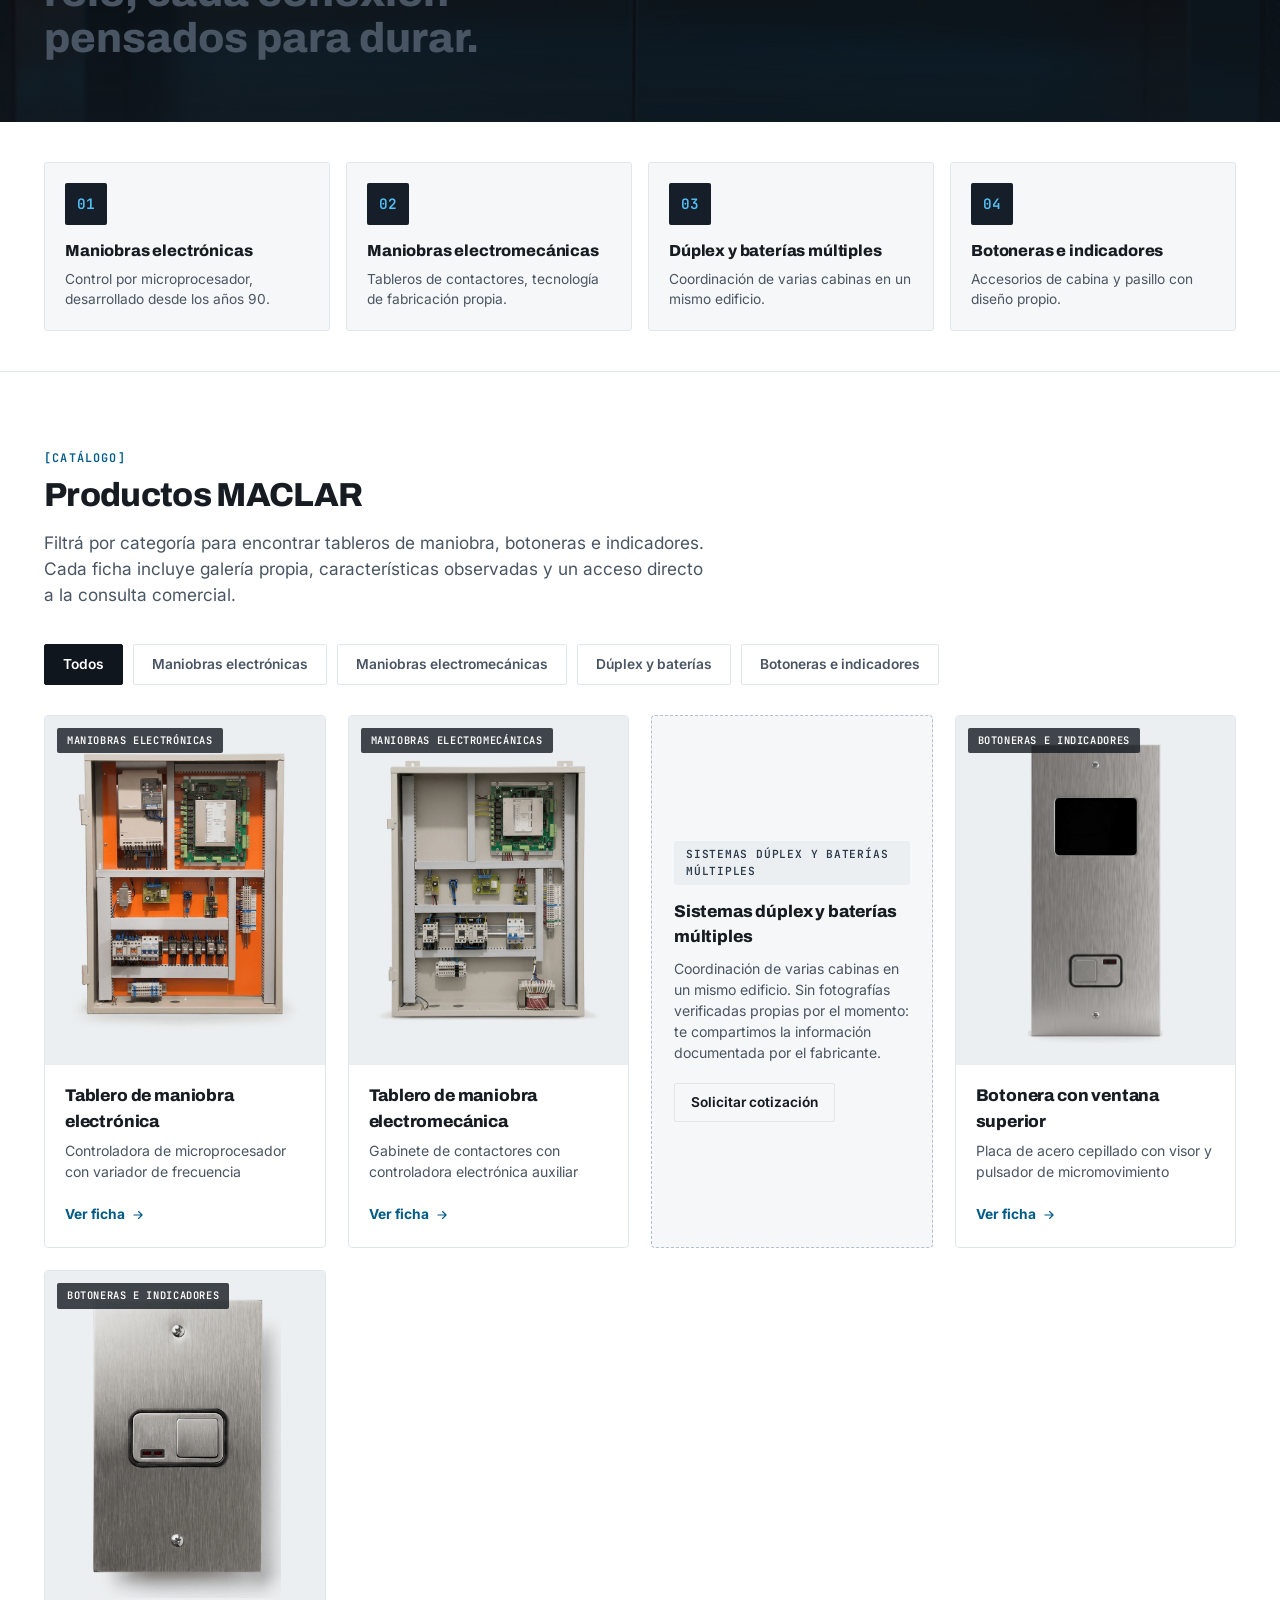
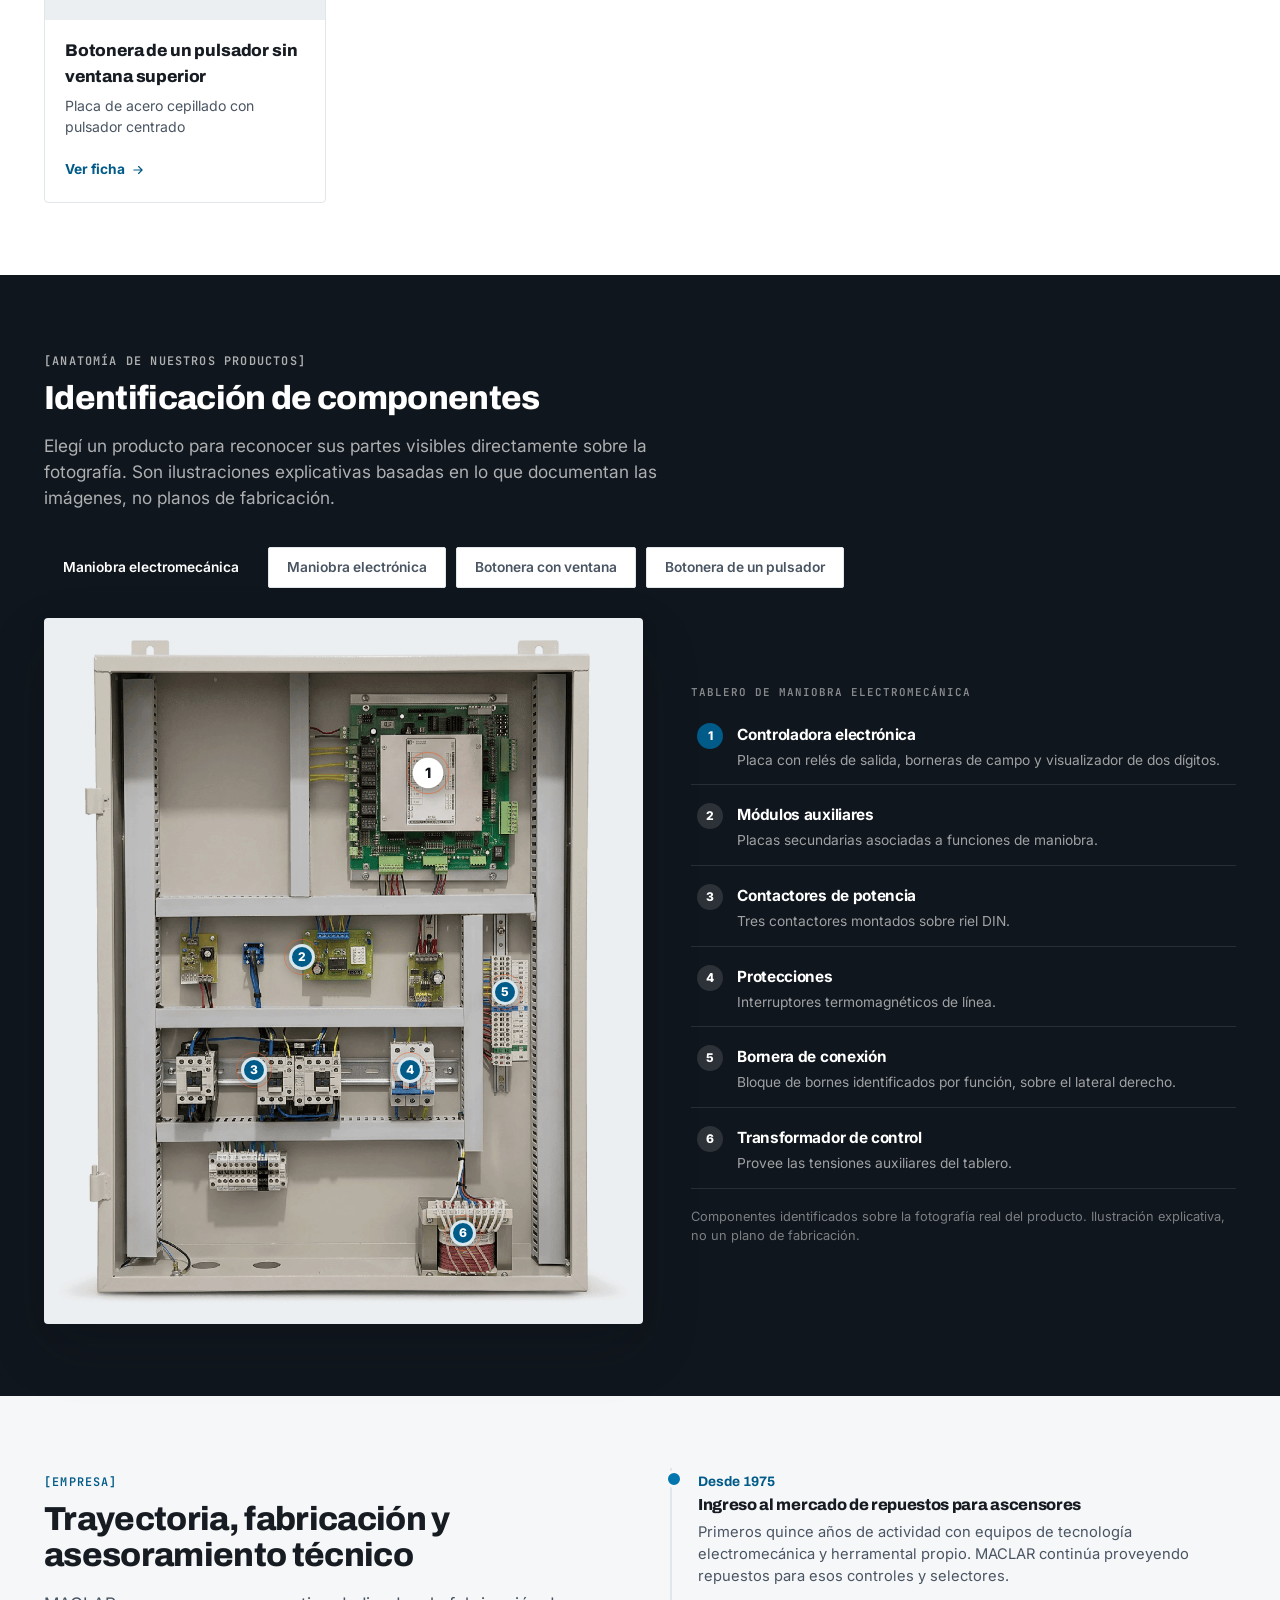
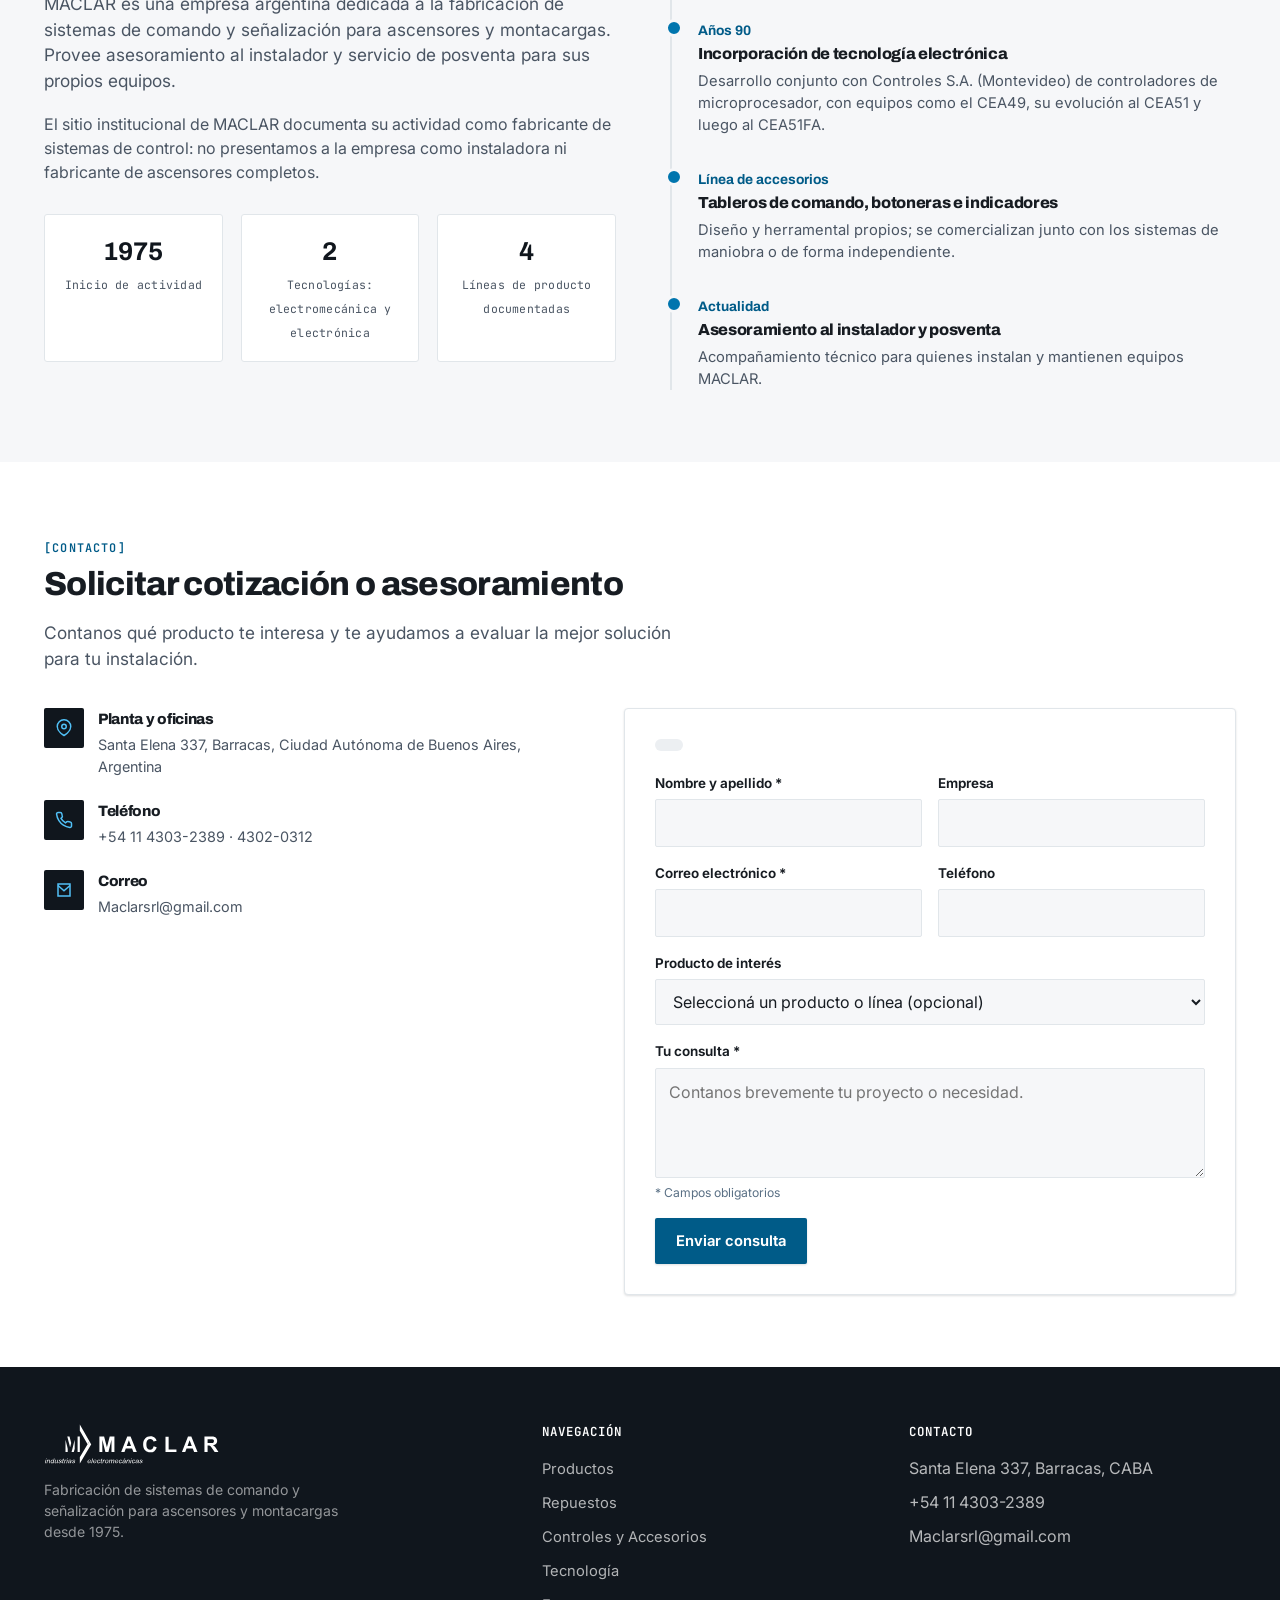
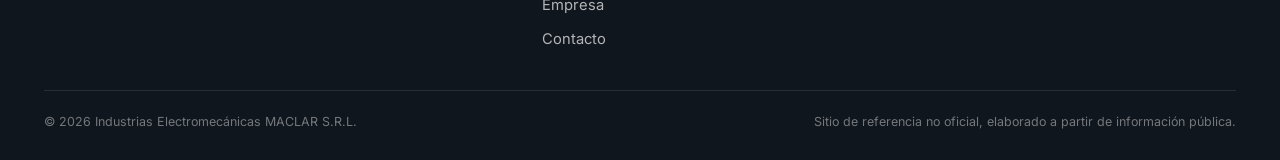
==== commit da8f2b55: "Quitar el texto aclaratorio bajo los datos de contacto Elimina el párrafo "Estos datos provienen de " ====
--- a/index.html
+++ b/index.html
@@ -232,7 +232,6 @@
             </span>
             <div><h4>Correo</h4><p>Maclarsrl@gmail.com</p></div>
           </a>
-          <p class="contact-note">Estos datos provienen de la información institucional pública de MACLAR y de registros comerciales asociados a su domicilio. Verificá siempre contra los canales oficiales antes de una gestión formal.</p>
         </div>
 
         <div class="form-card" data-reveal>
--- a/css/styles.css
+++ b/css/styles.css
@@ -468,7 +468,6 @@
 }
 .contact-info-item h4 { margin: 0 0 4px; font-size: 0.94rem; }
 .contact-info-item p { margin: 0; font-size: 0.9rem; transition: color 180ms var(--ease-soft); }
-.contact-note { font-size: 0.82rem; background: var(--steel-50); border: 1px solid var(--line); border-radius: var(--radius-md); padding: 14px 16px; color: var(--ink-soft); }
 
 .form-card { background: #fff; border: 1px solid var(--line); border-radius: var(--radius-lg); padding: 30px; box-shadow: var(--shadow-sm); }
 .form-row { display: grid; grid-template-columns: 1fr 1fr; gap: 16px; }
